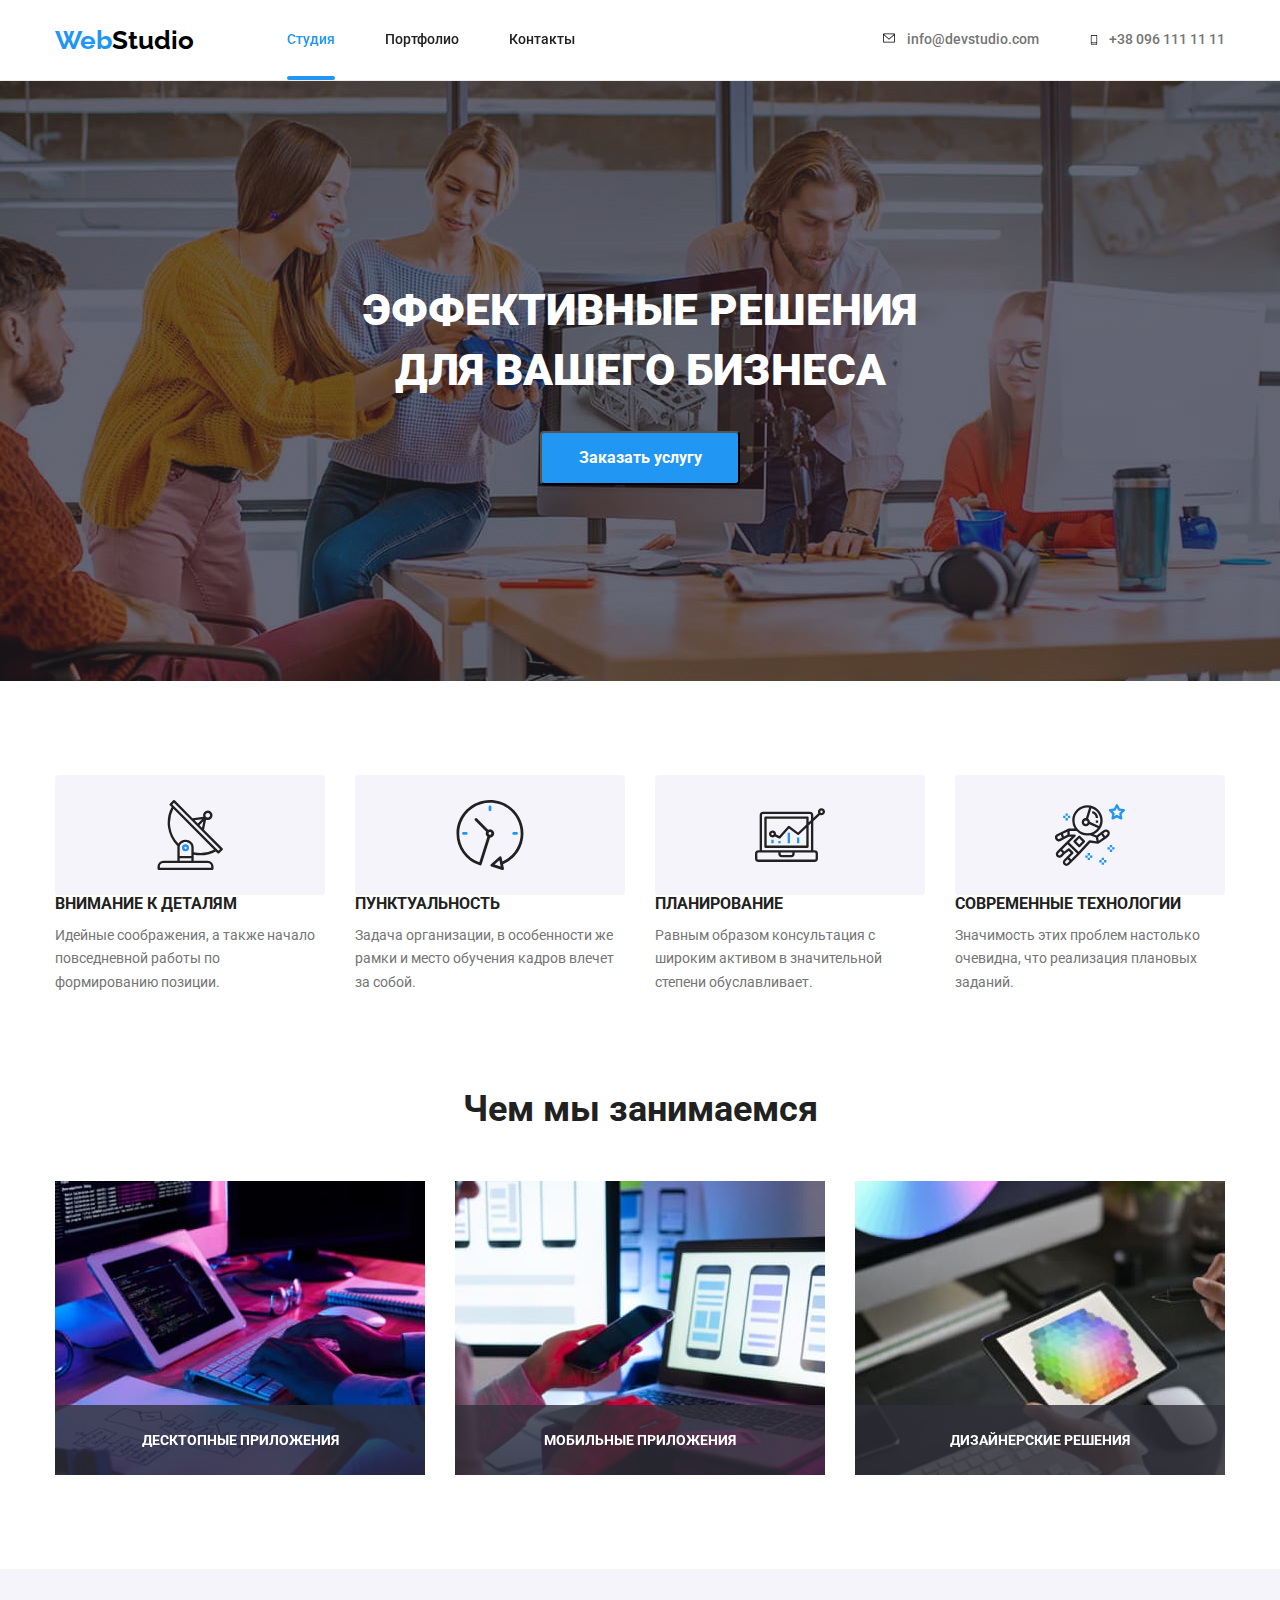
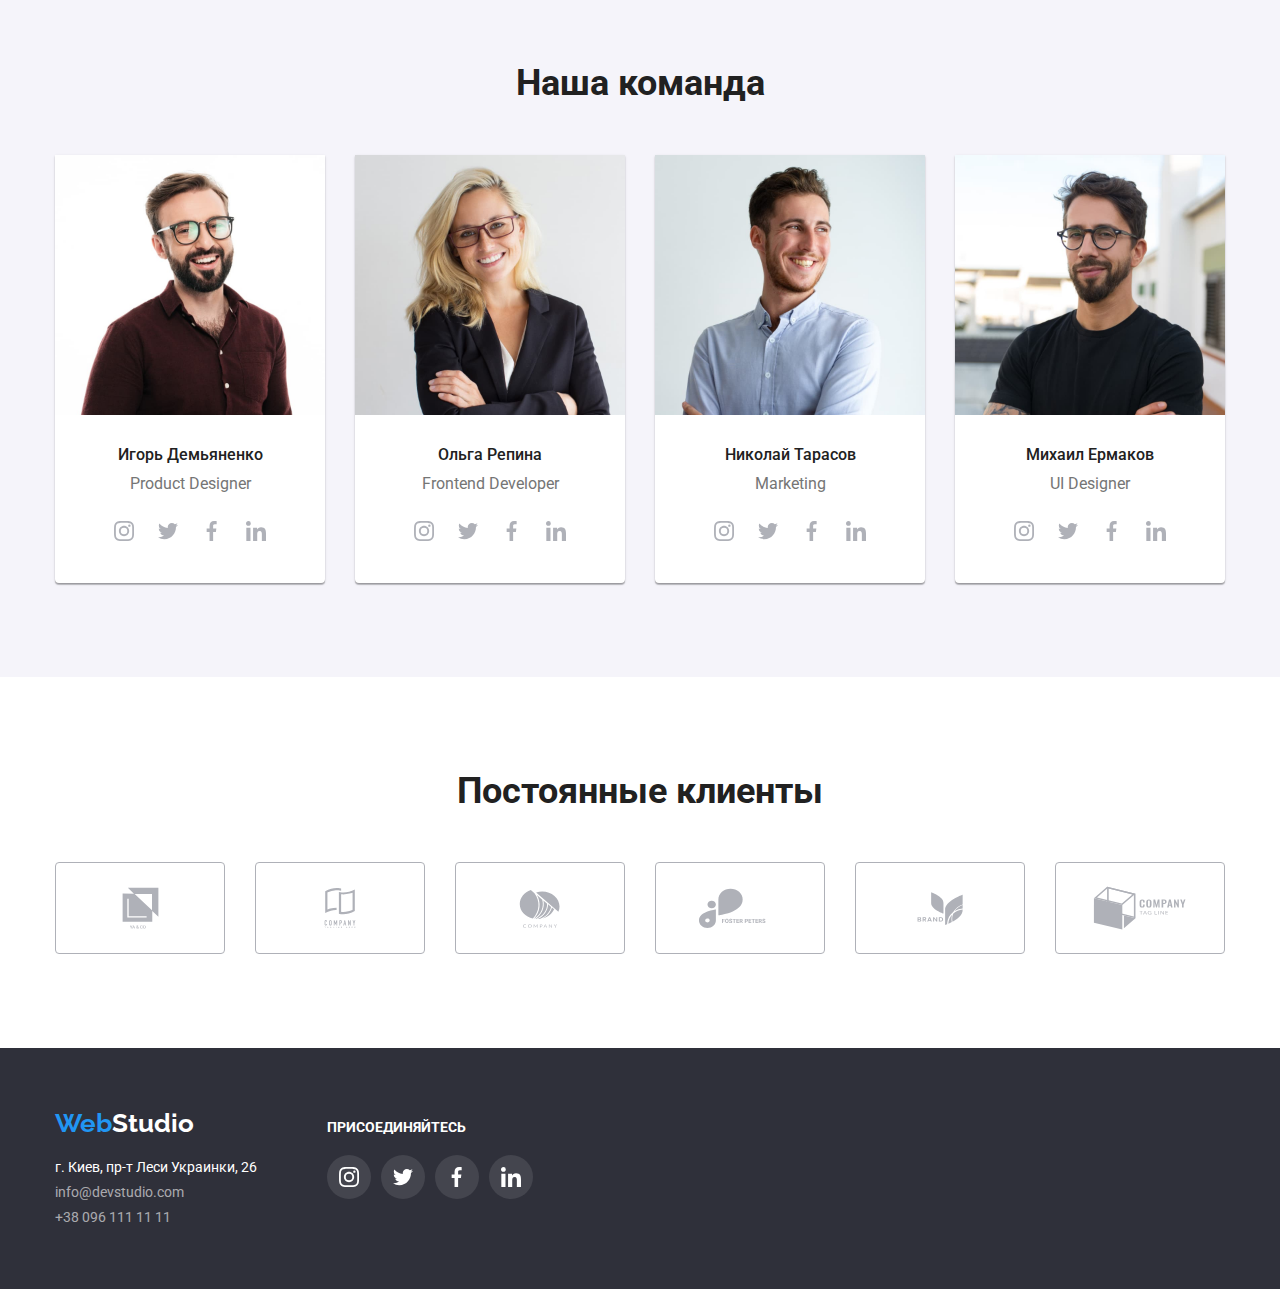
==== index.html @ fe407380 "HW6" ====
<!DOCTYPE html>
<html lang="ru">
<head>
    <meta charset="UTF-8">
    <meta http-equiv="X-UA-Compatible" content="IE=edge">
    <meta name="viewport" content="width=device-width, initial-scale=1.0">
    <title>Студия</title>
    <link rel="stylesheet" href="https://cdnjs.cloudflare.com/ajax/libs/modern-normalize/1.1.0/modern-normalize.min.css">
    <link rel="preconnect" href="https://fonts.googleapis.com">
    <link rel="preconnect" href="https://fonts.gstatic.com" crossorigin>
    <link
        href="https://fonts.googleapis.com/css2?family=Oleo+Script&family=Raleway:wght@700&family=Roboto:wght@400;500;700;900&display=swap"
        rel="stylesheet">
    <link rel="stylesheet" href="./css/styles.css">
</head>
<body>
    <!--Modal window-->
        <div class="backdrop is-hidden" data-modal>
            <div class="modal">
                <button class="btn-close" data-modal-close>
                    <img src="./images/btn-close.png" alt="x">
                </button>
            </div>
        </div>
    <!--Шапка профиля-->
        <header class="header">
            <div class="container nav-auth">
                <nav class="nav">
                    <a href="./index.html" class="logo"><span class="logo-part">Web</span>Studio</a>
                    <ul class="nav-list">
                        <li class="nav-item"><a href="./index.html" class="nav-link current">Студия</a></li>
                        <li class="nav-item"><a href="./portfolio.html" class="nav-link">Портфолио</a></li>
                        <li class="nav-item"><a href="" class="nav-link">Контакты</a></li>
                    </ul>
                </nav>
                <ul class="auth-list">
                    <li class="auth-item">
                        <a href="mailto:info@devstudio.com" class="auth-link"> 
                        <svg class="auth-icon" width="16" height="12">
                            <use href="./images/sprite.svg#icon-envelope"></use>
                        </svg>
                        info@devstudio.com
                        </a>
                    </li>
                    <li class="auth-item">
                        <a href="tel:+380961111111" class="auth-link">
                            <svg class="auth-icon" width="10" height="16">
                                <use href="./images/sprite.svg#icon-phone"></use>
                            </svg>
                            +38 096 111 11 11
                        </a>
                    </li>
                </ul>
            </div>
        </header>  
    <main>
        <!--Заказ услуг-->
         <section class="oder">
             <div class="container">
                <h1 class="oder-title">ЭФФЕКТИВНЫЕ РЕШЕНИЯ <br> ДЛЯ ВАШЕГО БИЗНЕСА</h1>
                <button type="button" class="oder-btn" data-modal-open><span class="text-oder">Заказать услугу</span></button>
             </div>   
        </section>
        <!--Наши преимущества-->
        <section class="advant section">
            <div class="container">
                <h2 class="advant-main-title">Наши преимущества</h2>
                <ul class="advant-list">
                    <li class="advant-content">
                        <div class="icon-box">
                            <svg class="icon" width="70" height="70">
                                <use href="./images/sprite.svg#icon-antenna"></use>
                            </svg>
                        </div> 
                        <h3 class="advant-title">внимание к деталям</h3>
                        <p class="advant-text">Идейные соображения, а также начало повседневной работы по формированию позиции.</p>
                    </li>
                    <li class="advant-content">
                           <div class="icon-box">
                                <svg class="icon" width="70" height="70">
                                    <use href="./images/sprite.svg#icon-clock"></use>
                                </svg>
                           </div>
                        <h3 class="advant-title">Пунктуальность</h3>
                        <p class="advant-text">Задача организации, в особенности же рамки и место обучения кадров влечет за собой.</p>
                    </li>
                    <li class="advant-content">
                            <div class="icon-box">
                                <svg class="icon" width="70" height="70">
                                    <use href="./images/sprite.svg#icon-laptop"></use>
                                </svg>
                            </div>
                        <h3 class="advant-title">Планирование</h3>
                        <p class="advant-text">Равным образом консультация с широким активом в значительной степени обуславливает.</p>
                    </li>
                    <li class="advant-content">
                            <div class="icon-box">
                                <svg class="icon" width="70" height="70">
                                    <use href="./images/sprite.svg#icon-astronaut"></use>
                                </svg>
                            </div>
                        <h3 class="advant-title">Современные технологии</h3>
                        <p class="advant-text">Значимость этих проблем настолько очевидна, что реализация плановых заданий.</p>
                    </li>
                </ul>
            </div>
        </section>
        <!--Чем мы занимаемся-->
        <section class="features">
            <div class="container">
                <h2 class="features-title">Чем мы занимаемся</h2>
                <ul class="features-list">
                    <li class="features-img">
                        <img src="./images/box1.jpg" alt="клавиатура, алгоритм и руки" width="370">
                        <p class="features-text">Десктопные приложения</p>
                    </li>
                    <li class="features-img">
                        <img src="./images/box2.jpg" alt="телефон в руке и ноутбук" width="370">
                        <p class="features-text">Мобильные приложения</p>
                    </li>
                    <li class="features-img">
                        <img src="./images/box3.jpg" alt="спектр в руке" width="370">
                        <p class="features-text">Дизайнерские решения</p>
                    </li>
                </ul>
            </div>
        </section>
        <!--Наша команда-->
        <section class="team section">
            <div class="container">
                <h2 class="team-title">Наша команда</h2>
                <ul class="team-list">
                    <li class="team-card">
                        <img src="./images/img1.jpg" alt="парень в коричневой рубашке">
                        <div class="team-content">
                            <h3 class="team-name">Игорь Демьяненко</h3>
                            <p class="team-position">Product Designer</p>
                            <ul class="link-block">
                                <li class="link">
                                    <a href="#" class="social-link instagram">
                                        <svg class="social-item" width="20px" height="20px">
                                            <use href="./images/sprite.svg#icon-instagram"></use>
                                        </svg>
                                    </a>
                                </li>
                                <li>
                                    <a href="#" class="social-link twitter">
                                        <svg class="social-item" width="20px" height="20px">
                                            <use href="./images/sprite.svg#icon-twitter"></use>
                                        </svg>
                                    </a>
                                </li>
                                <li>
                                    <a href="#" class="social-link facebook">
                                        <svg class="social-item" width="20px" height="20px">
                                            <use href="./images/sprite.svg#icon-facebook"></use>
                                        </svg>
                                    </a>
                                </li>
                                <li>
                                    <a href="#" class="social-link linkdin">
                                        <svg class="social-item" width="20px" height="20px">
                                            <use href="./images/sprite.svg#icon-linkedin"></use>
                                        </svg>
                                    </a>
                                </li>
                            </ul>
                        </div>
                    </li>
                    <li class="team-card">
                        <img src="./images/img2.jpg" alt="девушка">
                        <div class="team-content">
                            <h3 class="team-name">Ольга Репина</h3>
                            <p class="team-position">Frontend Developer</p>
                            <ul class="link-block">
                                <li>
                                    <a href="#" class="social-link instagram">
                                        <svg class="social-item" width="20px" height="20px">
                                            <use href="./images/sprite.svg#icon-instagram"></use>
                                        </svg>
                                    </a>
                                </li>
                                <li>
                                    <a href="#" class="social-link twitter">
                                        <svg class="social-item" width="20px" height="20px">
                                            <use href="./images/sprite.svg#icon-twitter"></use>
                                        </svg>
                                    </a>
                                </li>
                                <li>
                                    <a href="#" class="social-link facebook">
                                        <svg class="social-item" width="20px" height="20px">
                                            <use href="./images/sprite.svg#icon-facebook"></use>
                                        </svg>
                                    </a>
                                </li>
                                <li>
                                    <a href="#" class="social-link linkdin">
                                        <svg class="social-item" width="20px" height="20px">
                                            <use href="./images/sprite.svg#icon-linkedin"></use>
                                        </svg>
                                    </a>
                                </li>
                            </ul>
                        </div>   
                    </li>
                    <li class="team-card">
                        <img src="./images/img3.jpg" alt="парень в голубой рубашке">
                        <div class="team-content">
                            <h3 class="team-name">Николай Тарасов</h3>
                            <p class="team-position">Marketing</p>
                            <ul class="link-block">
                                <li>
                                    <a href="#" class="social-link instagram">
                                        <svg class="social-item" width="20px" height="20px">
                                            <use href="./images/sprite.svg#icon-instagram"></use>
                                        </svg>
                                    </a>
                                </li>
                                <li>
                                    <a href="#" class="social-link twitter">
                                        <svg class="social-item" width="20px" height="20px">
                                            <use href="./images/sprite.svg#icon-twitter"></use>
                                        </svg>
                                    </a>
                                </li>
                                <li>
                                    <a href="#" class="social-link facebook">
                                        <svg class="social-item" width="20px" height="20px">
                                            <use href="./images/sprite.svg#icon-facebook"></use>
                                        </svg>
                                    </a>
                                </li>
                                <li>
                                    <a href="#" class="social-link linkdin">
                                        <svg class="social-item" width="20px" height="20px">
                                            <use href="./images/sprite.svg#icon-linkedin"></use>
                                        </svg>
                                    </a>
                                </li>
                            </ul>
                        </div>  
                    </li>
                    <li class="team-card">
                        <img src="./images/img4.jpg" alt="парень в черной футболке">
                        <div class="team-content">
                            <h3 class="team-name">Михаил Ермаков</h3>
                            <p class="team-position">UI Designer</p>
                            <ul class="link-block">
                                <li>
                                    <a href="#" class="social-link">
                                        <svg class="social-item" width="20px" height="20px">
                                            <use href="./images/sprite.svg#icon-instagram"></use>
                                        </svg>
                                    </a>
                                </li>
                                <li>
                                    <a href="#" class="social-link">
                                        <svg class="social-item" width="20px" height="20px">
                                            <use href="./images/sprite.svg#icon-twitter"></use>
                                        </svg>
                                    </a>
                                </li>
                                <li>
                                    <a href="#" class="social-link">
                                        <svg class="social-item" width="20px" height="20px">
                                            <use href="./images/sprite.svg#icon-facebook"></use>
                                        </svg>
                                    </a>
                                </li>
                                <li>
                                    <a href="#" class="social-link">
                                        <svg class="social-item" width="20px" height="20px">
                                            <use href="./images/sprite.svg#icon-linkedin"></use>
                                        </svg>
                                    </a>
                                </li>
                            </ul>
                        </div>  
                    </li>
                </ul>
            </div>
        </section>
        <!--Постоянніе клиенты-->
        <section class="clients-section">
            <div class="container">
                <h2 class="title-clients">Постоянные клиенты</h2>
                <ul class="company-block">
                    <li class="company">
                        <a href="#" class="company-link">
                            <svg class="company-item" width="41" height="46.7">
                                <use href="./images/sprite.svg#icon-company1"></use>
                            </svg>
                        </a>
                    </li>
                    <li class="company">
                        <a href="#" class="company-link">
                            <svg class="company-item" width="40" height="52">
                                <use href="./images/sprite.svg#icon-company2"></use>
                            </svg>
                        </a>
                    </li>
                    <li class="company">
                        <a href="#" class="company-link">
                            <svg class="company-item" width="43.46" height="41.18">
                                <use href="./images/sprite.svg#icon-company3"></use>
                            </svg>
                        </a>
                    </li>
                    <li class="company">
                        <a href="#" class="company-link">
                            <svg class="company-item" width="84.44" height="40.62">
                                <use href="./images/sprite.svg#icon-company4"></use>
                            </svg>
                        </a>
                    </li>
                    <li class="company">
                        <a href="#" class="company-link">
                            <svg class="company-item" width="62.54" height="45.43">
                                <use href="./images/sprite.svg#icon-company5"></use>
                            </svg>
                        </a>
                    </li>
                    <li class="company">
                        <a href="#" class="company-link">
                            <svg class="company-item" width="93.79" height="43.93">
                                <use href="./images/sprite.svg#icon-company6"></use>
                            </svg>
                        </a>
                    </li>
                </ul>
            </div>
        </section>
    </main>
    <!--Футер-->
    <footer class="footer">
        <div class="container">
           <div class="footer-block">
                <div>
                    <a href="./index.html" class="logo-footer logo"><span class="logo-part">Web</span>Studio</a>
                    <address class="adress">
                        <p class="adress-coordinates">г. Киев, пр-т Леси Украинки, 26</p>
                        <ul class="footer-list">
                            <li>
                                <a href="mailto:info@devstudio.com" class="adress-link">info@devstudio.com</a>
                            </li>
                            <li>
                                <a href="tel:+380961111111" class="adress-link">+38 096 111 11 11</a>
                            </li>
                        </ul>
                    </address>
                </div>
                <div class="join">
                    <p class="join-title">присоединяйтесь</p>
                    <ul class="join-block">
                        <li class="link-box">
                            <a href="#" class="join-link">
                                <svg class="join-item" width="20px" height="20px">
                                    <use href="./images/sprite.svg#icon-instagram"></use>
                                </svg>
                            </a>
                        </li>
                        <li class="link-box">
                            <a href="#" class="join-link">
                                <svg class="join-item" width="20px" height="20px">
                                    <use href="./images/sprite.svg#icon-twitter"></use>
                                </svg>
                            </a>
                        </li>
                        <li class="link-box">
                            <a href="#" class="join-link">
                                <svg class="join-item">
                                    <use href="./images/sprite.svg#icon-facebook"></use>
                                </svg>
                            </a>
                        </li>
                        <li class="link-box">
                            <a href="#" class="join-link">
                                <svg class="join-item" width="20px" height="20px">
                                    <use href="./images/sprite.svg#icon-linkedin"></use>
                                </svg>
                            </a>
                        </li>
                    </ul>
                </div>
           </div>
        </div>
        
            
        
    </footer>

    <script src="./js/modal.js"></script>
</body>
</html>
---- css/styles.css ----
:root {
  --primary-text-color: #757575;
  --title-text-color: #212121;
  --icon-color: #afb1b8;
  --logo-color: #000000;
  --primary-white-color: #ffffff;
  --accent-color: #2196f3;
  --focus-btn: #188ce8;
  --bacground-fon-color: #f5f4fa;
  --footer-color: #2f303a;
  --link-color: rgba(255, 255, 255, 0.6);

  --card-set-gap: 30px;
}
html {
  box-sizing: border-box;
}
*,
*::after,
*::before {
  box-sizing: inherit;
}
h1,
h2,
h3,
h4,
h5,
h6,
p {
  margin: 0;
}
img {
  display: block;
  max-width: 100%;
  height: auto;
}
body {
  background-color: var(--primary-white-color);
  color: var(--primary-text-color);
  font-family: Roboto, sans-serif;
  font-size: 14px;
}

/* цвет основного текста #757575 */
/* цвет второстепенного текста #212121 */
/* цвет акцента #2196F3 */
/* белый #FFFFFF*/
/* цвет futer #2F303A */
/* цвет фона #E5E5E5 */

/* Stiles for index.html */
.header {
  background-color: var(--primary-white-color);
  border-bottom: 1px solid #ececec;
}
.container {
  margin: 0 auto;
  padding: 0 15px;
  width: 1200px;
}
.section {
  padding-top: 94px;
  padding-bottom: 94px;
}
.logo {
  padding: 24px 0;
  color: var(--logo-color);
  text-decoration: none;

  font-family: Raleway;
  font-weight: Bold;
  font-size: 26px;
  line-height: 1.19;
}
.logo-part {
  color: var(--accent-color);
  font-family: Raleway;
  font-weight: 700;
  font-size: 26px;
  line-height: 1.19;
}
/* Site nav */
.nav {
  display: flex;
  align-items: center;
}
.nav-auth {
  display: flex;
  align-items: center;
  justify-content: space-between;
}
.nav-list,
.auth-list {
  display: flex;
  margin: 0;
  padding: 0;

  list-style: none;
}
.nav-list {
  margin-left: 93px;
}
.auth-list {
  margin: auto;
}
.nav-link {
  display: block;
  padding-top: 32px;
  padding-bottom: 32px;

  text-decoration: none;
  color: var(--title-text-color);

  font-weight: 500;
  line-height: 1.14;

  transition: color 250ms cubic-bezier(0.4, 0, 0.2, 1);
}
.nav-link:hover,
.nav-link:focus {
  color: var(--accent-color);
}

.nav-link.current {
  color: var(--accent-color);
  text-decoration: none;

  font-weight: 500;
  line-height: 1.14;
}
.current::after {
  content: '';
  display: block;
  position: absolute;
  left: 0;
  bottom: 0;
  width: 100%;
  height: 4px;

  border-radius: 2px;
  background-color: var(--accent-color);
}
.nav-item {
  position: relative;
}
.nav-item:not(:last-child) {
  display: block;
  margin-right: 50px;
}

.auth-list {
  padding: 0;
  margin: 0;
}
.auth-link {
  display: flex;
  padding-top: 32px;
  padding-bottom: 32px;
  color: var(--primary-text-color);
  text-decoration: none;
  font-weight: 500;
  line-height: 1.14;

  transition: color 250ms cubic-bezier(0.4, 0, 0.2, 1), fill 250ms cubic-bezier(0.4, 0, 0.2, 1);
}
.auth-link:hover,
.auth-link:focus {
  color: var(--accent-color);
  fill: var(--accent-color);
}
.auth-item + .auth-item {
  margin-left: 50px;
}

.auth-icon {
  margin-right: 10px;
}

/* Section oder */
.oder {
  padding-top: 200px;
  padding-bottom: 200px;

  background-image: linear-gradient(to right, rgba(47, 48, 58, 0.4), rgba(47, 48, 58, 0.4)),
    url(../images/hero-bcg.jpg);
  background-color: var(--footer-color);
  max-width: 1600px;
  height: 600px;
  margin-left: auto;
  margin-right: auto;
  background-position: center;
  background-size: cover;
  background-repeat: no-repeat;
  text-align: center;
}
.oder-title {
  margin-top: 0;
  margin-bottom: 30px;

  color: var(--primary-white-color);
  font-weight: 900;
  font-size: 44px;
  line-height: 1.36;
}
.oder-btn {
  border-radius: 4px;
  padding: 10px 32px;
  min-width: 200px;
  box-shadow: 0px 4px 4px rgba(0, 0, 0, 0.15);
  color: var(--primary-white-color);
  background-color: var(--accent-color);

  font-family: Roboto;
  font-style: normal;
  font-weight: 700;
  font-size: 16px;
  line-height: 1.875;
  text-align: center;

  cursor: pointer;
  transition: bacground-color 250ms cubic-bezier(0.4, 0, 0.2, 1);
}
.oder-btn:hover,
.oder-btn:focus {
  background-color: var(--focus-btn);
}
/* Site section */
.features-title {
  margin-top: 0;
  margin-bottom: 50px;

  color: var(--title-text-color);
  background-color: var(--primary-white-color);
  font-weight: 700;
  font-size: 36px;
  line-height: 1.16;
  text-align: center;
}
.features-img {
  margin-right: var(--card-set-gap);
  position: relative;
}
.features-text {
  display: flex;
  align-items: center;
  justify-content: center;
  position: absolute;
  width: 370px;
  height: 70px;
  bottom: 0;
  background-color: rgba(47, 48, 58, 0.8);
  color: var(--primary-white-color);
  text-transform: uppercase;
  font-weight: 700;
  font-size: 14px;
  line-height: 1.143;
}
.features-img:last-child,
.advant-content:last-child {
  margin-right: 0;
}
.features {
  padding-bottom: 94px;
}
/* Section advant */
.advant,
.features {
  background-color: var(--primary-white-color);
}
.advant-list,
.features-list,
.team-list {
  display: flex;
  list-style: none;
  margin-top: 0;
  margin-right: calc(-1 * var(--card-set-gap));
  margin-bottom: 0;
  padding: 0;
}

.advant-title {
  margin-top: 0;
  margin-bottom: 10px;
  color: var(--title-text-color);

  text-transform: uppercase;
  font-weight: 700;
  line-height: 1.14;
}
.advant-content {
  display: flex;
  flex-direction: column;
  margin-right: var(--card-set-gap);
  flex-basis: calc(100% / 4 - 30px);
}

.advant-text {
  margin-top: 0;
  margin-bottom: 0;
  line-height: 1.7;
}
.icon-box {
  display: flex;
  width: 270px;
  height: 120px;
  border-radius: 4px;
  background-color: var(--bacground-fon-color);
  justify-content: center;
  align-items: center;
}
.icon {
  padding: 0;
  margin: 0;
  border: none;
}
/* Section team */
.team {
  background-color: var(--bacground-fon-color);
}
.team-content {
  padding: 30px 32px;
  display: flex;
  flex-direction: column;
  justify-content: space-evenly;
  text-align: center;
}
.team-title {
  margin-top: 0;
  margin-bottom: 50px;
  background-color: var(--bacground-fon-color);
  color: var(--title-text-color);

  font-weight: 700;
  font-size: 36px;
  line-height: 1.16;
  text-align: center;
}
.team-name {
  color: var(--title-text-color);
  font-weight: 500;
  font-size: 16px;
  line-height: 1.19;
  /* text-align: center; */
}
.team-position {
  margin-top: 10px;
  padding-bottom: 0;
  font-size: 16px;
  line-height: 1.19;
  /* text-align: center; */
}
.team-list {
  display: flex;
  flex-wrap: wrap;
  width: 100%;
  padding: 0;
}
.team-card {
  flex-basis: calc((100% - 3 * var(--card-set-gap)) / 4);
  padding: 0;
  height: auto;
  width: 100%;
  box-shadow: 0px 1px 3px rgba(0, 0, 0, 0.12), 0px 1px 1px rgba(0, 0, 0, 0.14),
    0px 2px 1px rgba(0, 0, 0, 0.2);
  border-radius: 0px 0px 4px 4px;

  background-color: var(--primary-white-color);
}
.team-card:not(:last-child) {
  margin-right: var(--card-set-gap);
}
.link-block {
  padding: 0;
  padding-top: 16px;
  display: flex;
  list-style: none;
  justify-content: center;
}

.social-link {
  display: flex;
  width: 44px;
  height: 44px;
  border-radius: 50%;
  color: var(--icon-color);
  justify-content: center;
  align-items: center;
  fill: currentColor;

  transition: background-color 250ms cubic-bezier(0.4, 0, 0.2, 1),
    fill 250ms cubic-bezier(0.4, 0, 0.2, 1);
}

.social-link:hover,
.social-link:focus {
  background-color: var(--accent-color);
  fill: var(--primary-white-color);
}

.works-title,
.advant-main-title {
  position: absolute;
  color: transparent;
  visibility: hidden;
  margin: 0;
  padding: 0;
}
.clients-section {
  padding: 94px 0;
}
.title-clients {
  margin-top: 0;
  margin-bottom: 50px;

  color: var(--title-text-color);
  background-color: var(--primary-white-color);
  font-weight: 700;
  font-size: 36px;
  line-height: 1.16;
  text-align: center;
}
.company-block {
  display: flex;
  list-style: none;
  padding: 0;
  margin: 0;
}
.company:not(:last-child) {
  margin-right: 30px;
}
.company-link {
  display: flex;
  justify-content: center;
  align-items: center;
  width: 170px;
  height: 92px;
  color: var(--icon-color);
  fill: currentColor;
  border: 1px solid var(--icon-color);
  box-sizing: border-box;
  border-radius: 4px;

  transition: border 250ms cubic-bezier(0.4, 0, 0.2, 1), fill 250ms cubic-bezier(0.4, 0, 0.2, 1);
}
.company-link:hover,
.company-link:focus {
  border: 1px solid var(--accent-color);
  box-sizing: border-box;
  border-radius: 4px;
  fill: var(--accent-color);
}
/* Footer */
.footer {
  display: flex;
  padding-top: 60px;
  padding-bottom: 60px;
  background-color: var(--footer-color);
}
.footer-list {
  margin: 0;
  display: block;
  list-style: none;
  padding: 0;
}
.footer-list > li {
  margin-top: 9px;
}
.adress {
  display: block;
}
.adress-coordinates {
  color: var(--primary-white-color);
  text-decoration: none;
  font-style: normal;
}
.adress-link {
  margin-top: 9px;
  color: var(--link-color);
  text-decoration: none;
  font-style: normal;
  list-style: none;

  transition: color 250ms cubic-bezier(0.4, 0, 0.2, 1);
}
.adress-link:hover,
.adress-link:focus {
  color: var(--accent-color);
}
.logo-footer {
  display: block;
  padding: 0;
  margin-bottom: 20px;
  color: var(--primary-white-color);
  text-decoration: none;

  font-weight: 700;
  font-size: 26px;
  line-height: 1.19;
}
.footer-block {
  display: flex;
  align-items: baseline;
}
.join {
  margin-left: 70px;
}
.join-title {
  margin-bottom: 20px;
  text-transform: uppercase;
  font-weight: 700;
  font-size: 14px;
  line-height: 1.142;
  color: var(--primary-white-color);
}
.join-block {
  display: flex;
  list-style: none;
  justify-content: center;

  padding: 0;
  margin: 0;
  margin-bottom: 30px;
}
.link-box:not(:last-child) {
  margin-right: 10px;
}
.join-link {
  display: flex;

  padding: 12px;
  width: 44px;
  height: 44px;

  border-radius: 50%;
  border: none;
  background-color: rgba(255, 255, 255, 0.1);
  color: var(--primary-white-color);
}

.join-item {
  fill: currentColor;
  justify-content: center;
  align-items: center;

  transition: background-color 250ms cubic-bezier(0.4, 0, 0.2, 1);
}
.join-link:hover,
.join-link:focus {
  background-color: var(--accent-color);
}
/*modal window*/
.backdrop {
  position: fixed;
  top: 0;
  left: 0;

  width: 100%;
  height: 100%;
  
  transition: opacity 250ms cubic-bezier(0.4, 0, 0.2, 1);

  background-color: rgba(0, 0, 0, 0.2);
}
.backdrop.is-hidden {
  opacity: 0;
  pointer-events: none;
  transition: opacity 250ms cubic-bezier(0.4, 0, 0.2, 1);
}
.modal {
  position: absolute;
  top: 50%;
  left: 50%;
  transform: translate(-50%, -50%);

  min-width: 528px;
  min-height: 581px;
  
  background: #ffffff;
  box-shadow: 0px 1px 3px rgba(0, 0, 0, 0.12), 0px 1px 1px rgba(0, 0, 0, 0.14),
    0px 2px 1px rgba(0, 0, 0, 0.2);
  border-radius: 4px;
}
.btn-close {
  display: flex;
  align-items: center;
  justify-content: center;

  position: absolute;
  top: 8px;
  right: 8px;
  margin: 0;
  padding: 0;

  width: 30px;
  height: 30px;
  border-radius: 50%;
  border: 1px solid rgba(0, 0, 0, 0.1);

  background-color: var(--primary-white-color);
}
/* Styles for portfolio.html */
.filter-list,
.exmp-list {
  list-style: none;
}
.works {
  margin-top: 0;
}
.btn {
  margin-right: 8px;
}
.filter-btn {
  border-radius: 4px;
  padding: 6px 22px;
  min-width: 73px;

  color: var(--title-text-color);
  background-color: var(--bacground-fon-color);
  border: none;

  font-family: Roboto;
  font-weight: 500;
  font-size: 16px;
  line-height: 1.625;
  text-align: center;

  cursor: pointer;
  transition: color 250ms cubic-bezier(0.4, 0, 0.2, 1),
    background-color 250ms cubic-bezier(0.4, 0, 0.2, 1),
    box-shadow 250ms cubic-bezier(0.4, 0, 0.2, 1);
}

.filter-btn.f-current {
  color: var(--primary-white-color);
  background-color: var(--accent-color);
  box-shadow: 0px 3px 1px rgba(0, 0, 0, 0.1), 0px 1px 2px rgba(0, 0, 0, 0.08),
    0px 2px 2px rgba(0, 0, 0, 0.12);
}
.filter-btn:hover,
.filter-btn:focus {
  color: var(--primary-white-color);
  background-color: var(--accent-color);
  box-shadow: 0px 3px 1px rgba(0, 0, 0, 0.1), 0px 1px 2px rgba(0, 0, 0, 0.08),
    0px 2px 2px rgba(0, 0, 0, 0.12);
  border-radius: 4px;
}
.filter-list {
  display: flex;
  justify-content: center;
  margin: 0;
  margin-bottom: 50px;
  padding: 0;
}
.exmp-link {
  display: block;
  text-decoration: none;
  color: var(--title-text-color);

  font-weight: 700;
  font-size: 18px;
  line-height: 2;

  transition: color 250ms cubic-bezier(0.4, 0, 0.2, 1),
    box-shadow 250ms cubic-bezier(0.4, 0, 0.2, 1);
}
.exmp-link:hover,
.exmp-link:focus {
  color: var(--title-text-color);
  box-shadow: 0px 1px 1px rgba(0, 0, 0, 0.12), 0px 4px 4px rgba(0, 0, 0, 0.06),
    1px 4px 6px rgba(0, 0, 0, 0.16);
}

.exmp-title {
  margin-bottom: 4px;
  font-weight: 700;
  font-size: 18px;
  line-height: 2;

  color: var(--title-text-color);
}
.exmp-text {
  font-weight: 400;
  font-size: 16px;
  line-height: 1.875;

  color: var(--primary-text-color);
}
.exmp-list {
  padding: 0;
  margin: 0;

  display: flex;
  flex-wrap: wrap;
}
.exmp-item {
  flex-basis: calc((100% - 60px) / 3);
  margin-right: var(--card-set-gap);
  margin-bottom: var(--card-set-gap);

  padding: 0;
  height: auto;
  width: 100%;
}
.exmp-item:nth-child(3n) {
  margin-right: 0;
}
.card-tunb::before {
  content: '';
  position: absolute;
  width: 100%;
  height: 100%;
  background-color: rgba(33, 150, 243, 0.9);
  opacity: 0;
  transform: translateY(100%);
  transition: opacity 250ms cubic-bezier(0.4, 0, 0.2, 1),
    transform 250ms cubic-bezier(0.4, 0, 0.2, 1);
}

.card-tunb {
  position: relative;
  overflow: hidden;
}
.card-text {
  position: absolute;
  top: 0;
  opacity: 0;
  margin: 63px 24px;
  font-size: 18px;
  line-height: 1.56;
  font-weight: 400;
  color: var(--primary-white-color);
  transform: translateY(calc(100% + 63px));
  transition: opacity 250ms cubic-bezier(0.4, 0, 0.2, 1),
    transform 250ms cubic-bezier(0.4, 0, 0.2, 1);
}
.card-tunb:hover::before,
.card-tunb:focus::before {
  opacity: 1;
  transform: translateY(0);
}
.card-tunb:hover .card-text,
.card-tunb:focus .card-text {
  opacity: 1;
  transform: translateY(0);
}
.card-set {
  display: flex;
}
.card-content {
  padding: 20px 24px;

  border-bottom: 1px solid #eeeeee;
  border-right: 1px solid #eeeeee;
  border-left: 1px solid #eeeeee;
}
.exmp-link:hover .card-tunb::before,
.exmp-link:focus .card-tunb::before {
  opacity: 1;
}
.exmp-link:hover .card-text,
.exmp-link:hover .card-text {
  opacity: 1;
}
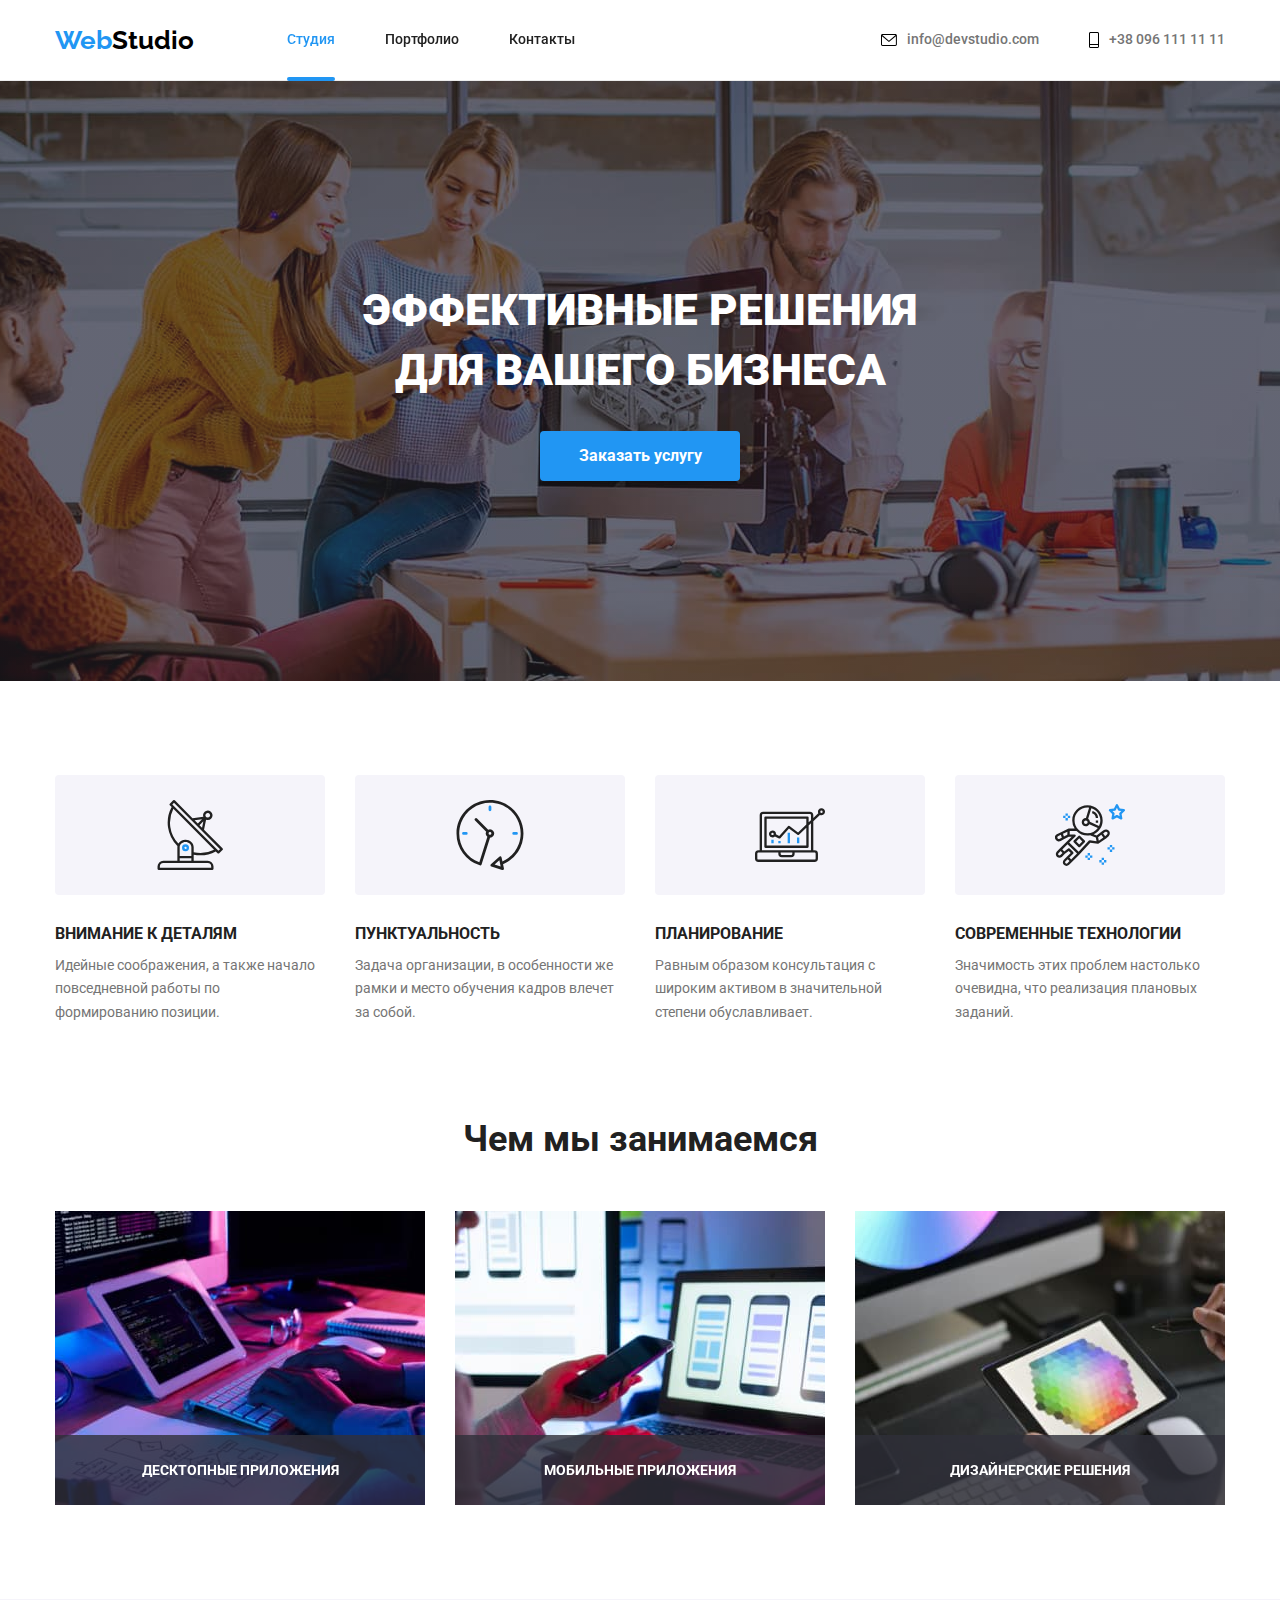
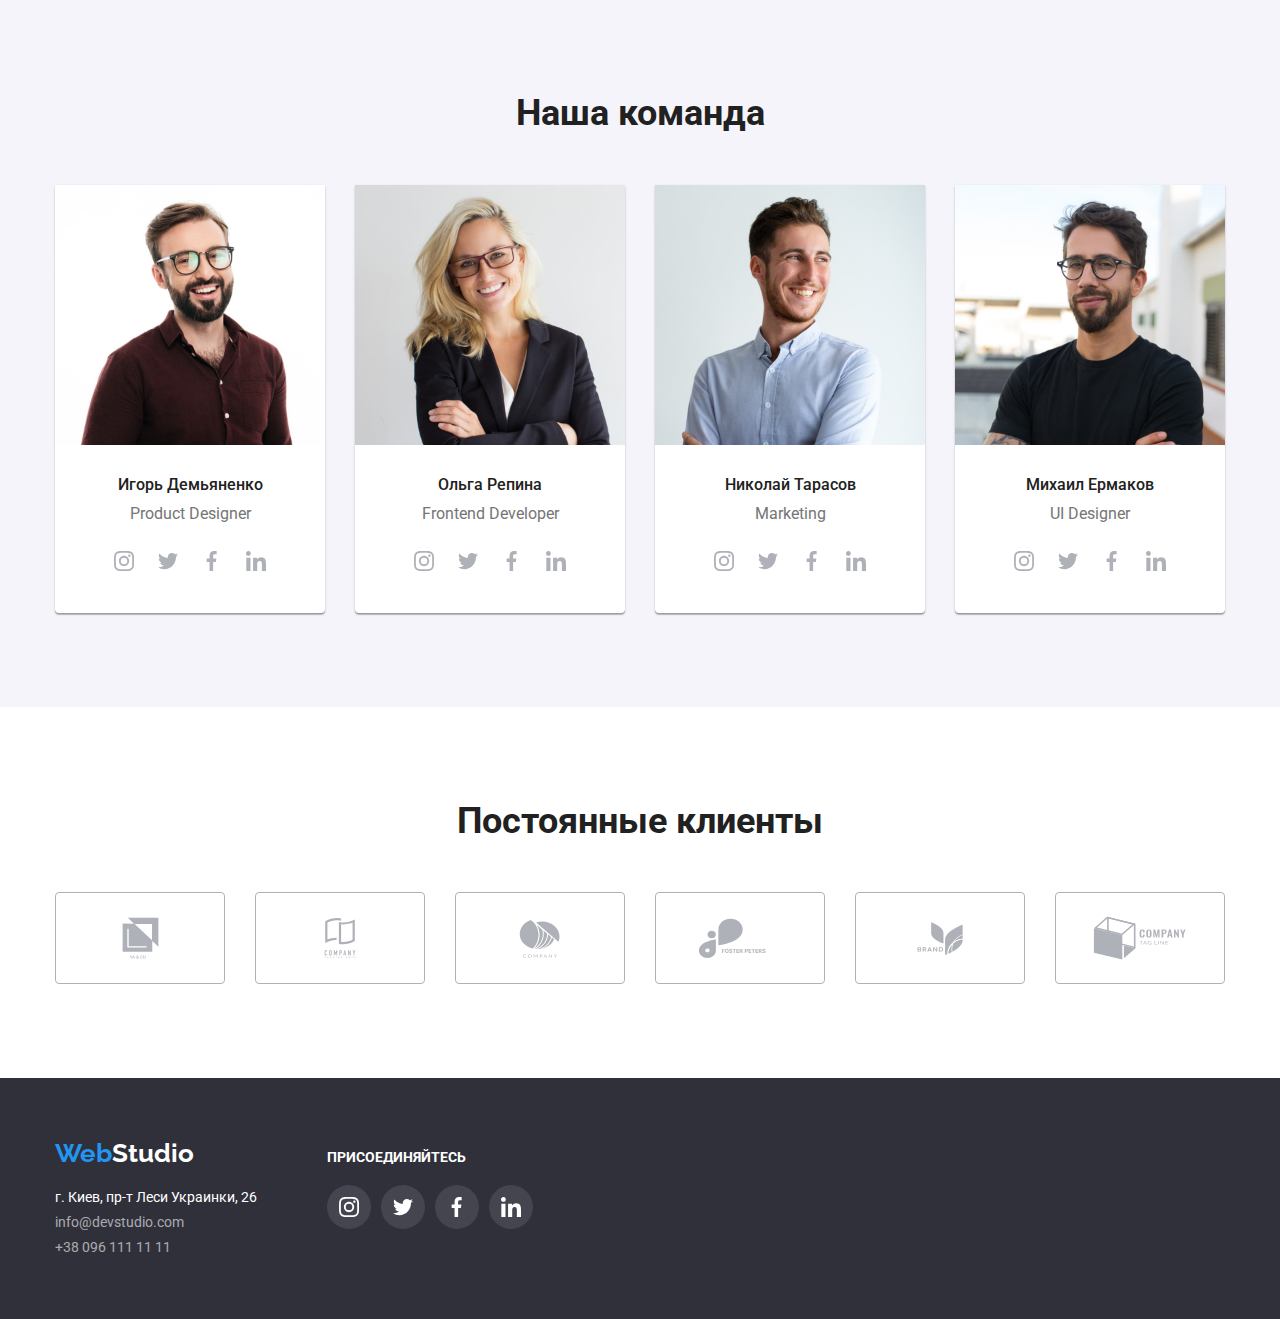
==== commit 086b2e6d: "hw6" ====
--- a/index.html
+++ b/index.html
@@ -369,7 +369,7 @@
                         </li>
                         <li class="link-box">
                             <a href="#" class="join-link">
-                                <svg class="join-item">
+                                <svg class="join-item" width="20px" height="20px">
                                     <use href="./images/sprite.svg#icon-facebook"></use>
                                 </svg>
                             </a>
--- a/css/styles.css
+++ b/css/styles.css
@@ -133,7 +133,7 @@
   display: block;
   position: absolute;
   left: 0;
-  bottom: 0;
+  bottom: -1px;
   width: 100%;
   height: 4px;
 
@@ -154,6 +154,7 @@
 }
 .auth-link {
   display: flex;
+  align-items: center;
   padding-top: 32px;
   padding-bottom: 32px;
   color: var(--primary-text-color);
@@ -209,6 +210,7 @@
   box-shadow: 0px 4px 4px rgba(0, 0, 0, 0.15);
   color: var(--primary-white-color);
   background-color: var(--accent-color);
+  border: none;
 
   font-family: Roboto;
   font-style: normal;
@@ -307,6 +309,7 @@
   background-color: var(--bacground-fon-color);
   justify-content: center;
   align-items: center;
+  margin-bottom: 30px;
 }
 .icon {
   padding: 0;
@@ -336,18 +339,19 @@
   text-align: center;
 }
 .team-name {
+  margin-bottom: 10px;
   color: var(--title-text-color);
   font-weight: 500;
   font-size: 16px;
   line-height: 1.19;
-  /* text-align: center; */
+ 
 }
 .team-position {
-  margin-top: 10px;
+  margin-bottom: 16px;
   padding-bottom: 0;
   font-size: 16px;
   line-height: 1.19;
-  /* text-align: center; */
+ 
 }
 .team-list {
   display: flex;
@@ -370,12 +374,11 @@
   margin-right: var(--card-set-gap);
 }
 .link-block {
-  padding: 0;
-  padding-top: 16px;
   display: flex;
   list-style: none;
   justify-content: center;
-}
+  padding: 0;
+  }
 
 .social-link {
   display: flex;
@@ -523,26 +526,24 @@
 }
 .link-box:not(:last-child) {
   margin-right: 10px;
-}
+} 
+
 .join-link {
   display: flex;
-
-  padding: 12px;
+  
   width: 44px;
   height: 44px;
-
+  justify-content: center;
+  align-items: center;
   border-radius: 50%;
   border: none;
   background-color: rgba(255, 255, 255, 0.1);
   color: var(--primary-white-color);
-}
-
+
+  transition: background-color 250ms cubic-bezier(0.4, 0, 0.2, 1);
+}
 .join-item {
   fill: currentColor;
-  justify-content: center;
-  align-items: center;
-
-  transition: background-color 250ms cubic-bezier(0.4, 0, 0.2, 1);
 }
 .join-link:hover,
 .join-link:focus {
@@ -704,9 +705,13 @@
 .exmp-item:nth-child(3n) {
   margin-right: 0;
 }
+.exmp-item:nth-child(n + 6){
+  margin-bottom: 0;
+}
 .card-tunb::before {
   content: '';
   position: absolute;
+  top: 0;
   width: 100%;
   height: 100%;
   background-color: rgba(33, 150, 243, 0.9);
@@ -724,24 +729,14 @@
   position: absolute;
   top: 0;
   opacity: 0;
-  margin: 63px 24px;
+  padding: 63px 24px;
   font-size: 18px;
   line-height: 1.56;
   font-weight: 400;
   color: var(--primary-white-color);
-  transform: translateY(calc(100% + 63px));
+  transform: translateY(calc(100% + 70px));
   transition: opacity 250ms cubic-bezier(0.4, 0, 0.2, 1),
     transform 250ms cubic-bezier(0.4, 0, 0.2, 1);
-}
-.card-tunb:hover::before,
-.card-tunb:focus::before {
-  opacity: 1;
-  transform: translateY(0);
-}
-.card-tunb:hover .card-text,
-.card-tunb:focus .card-text {
-  opacity: 1;
-  transform: translateY(0);
 }
 .card-set {
   display: flex;
@@ -755,9 +750,11 @@
 }
 .exmp-link:hover .card-tunb::before,
 .exmp-link:focus .card-tunb::before {
+  transform: translateY(0);
   opacity: 1;
 }
 .exmp-link:hover .card-text,
-.exmp-link:hover .card-text {
+.exmp-link:focus .card-text {
+  transform: translateY(0);
   opacity: 1;
 }
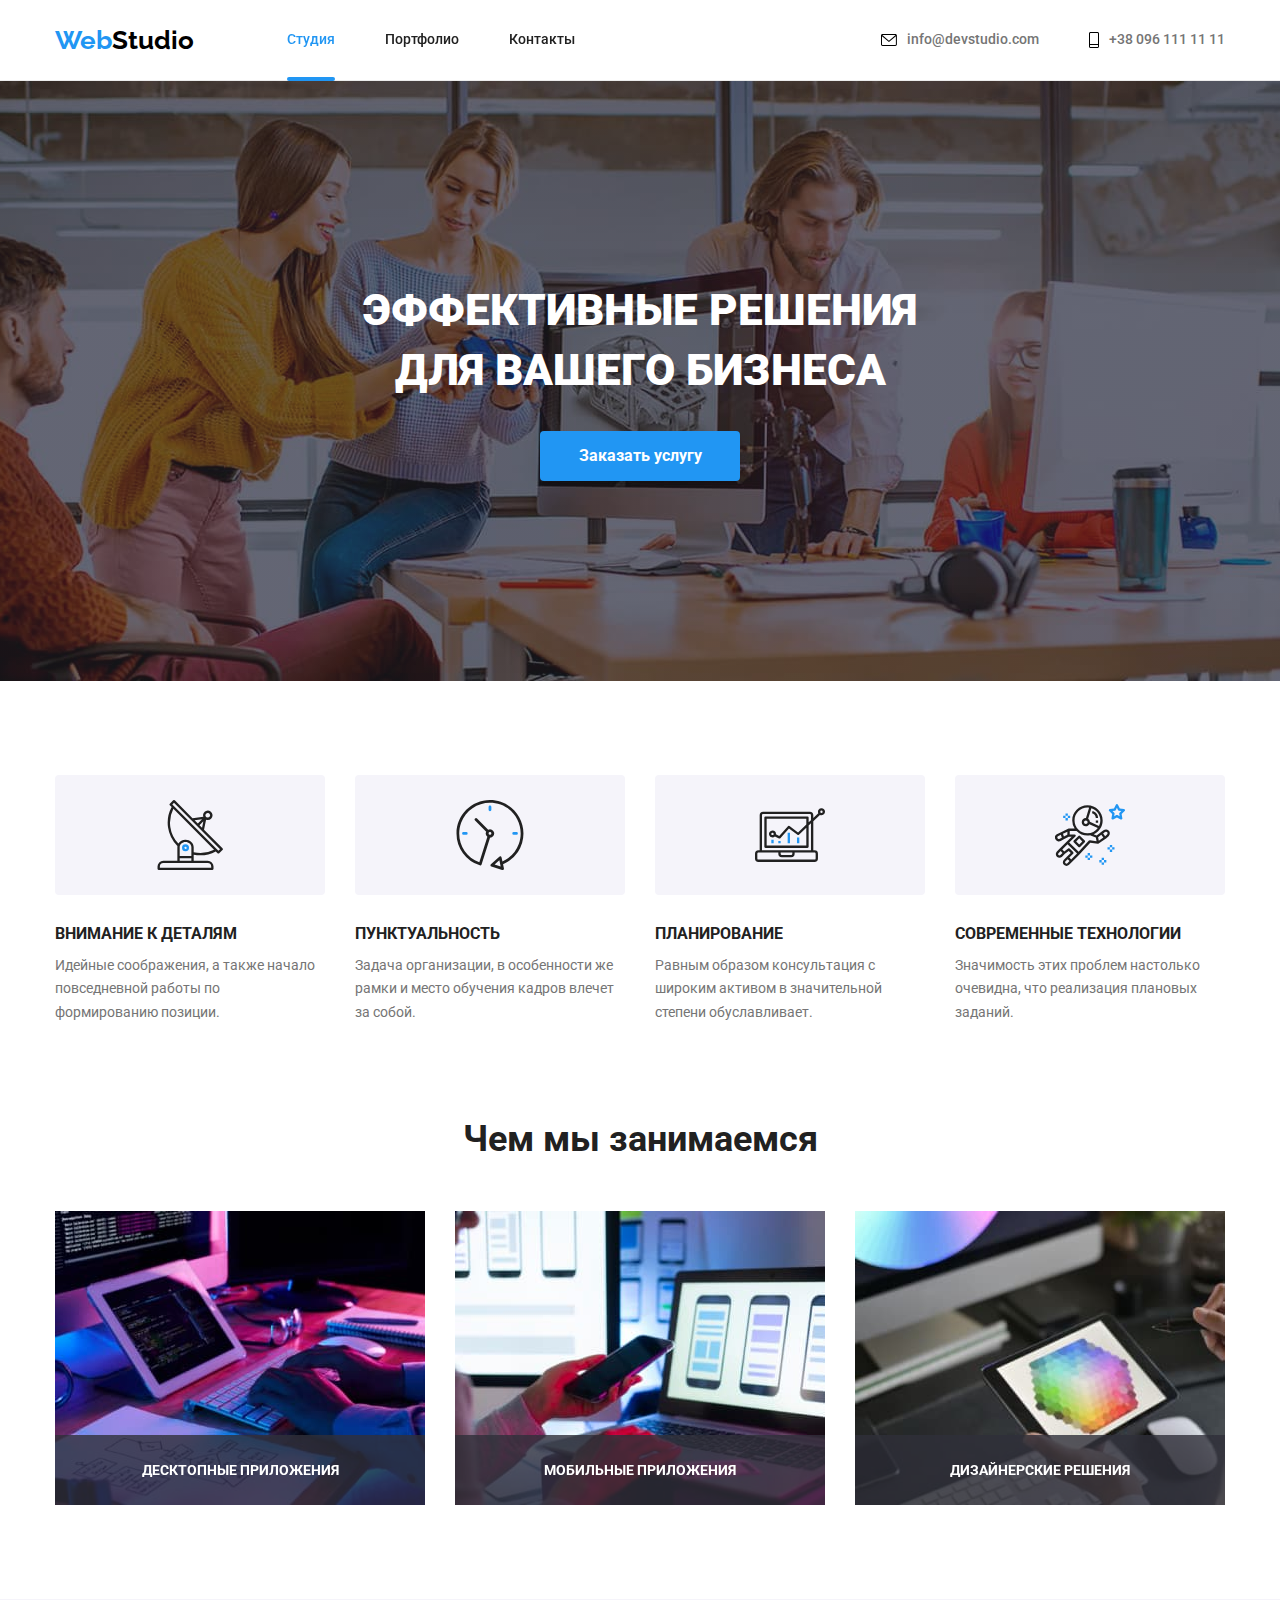
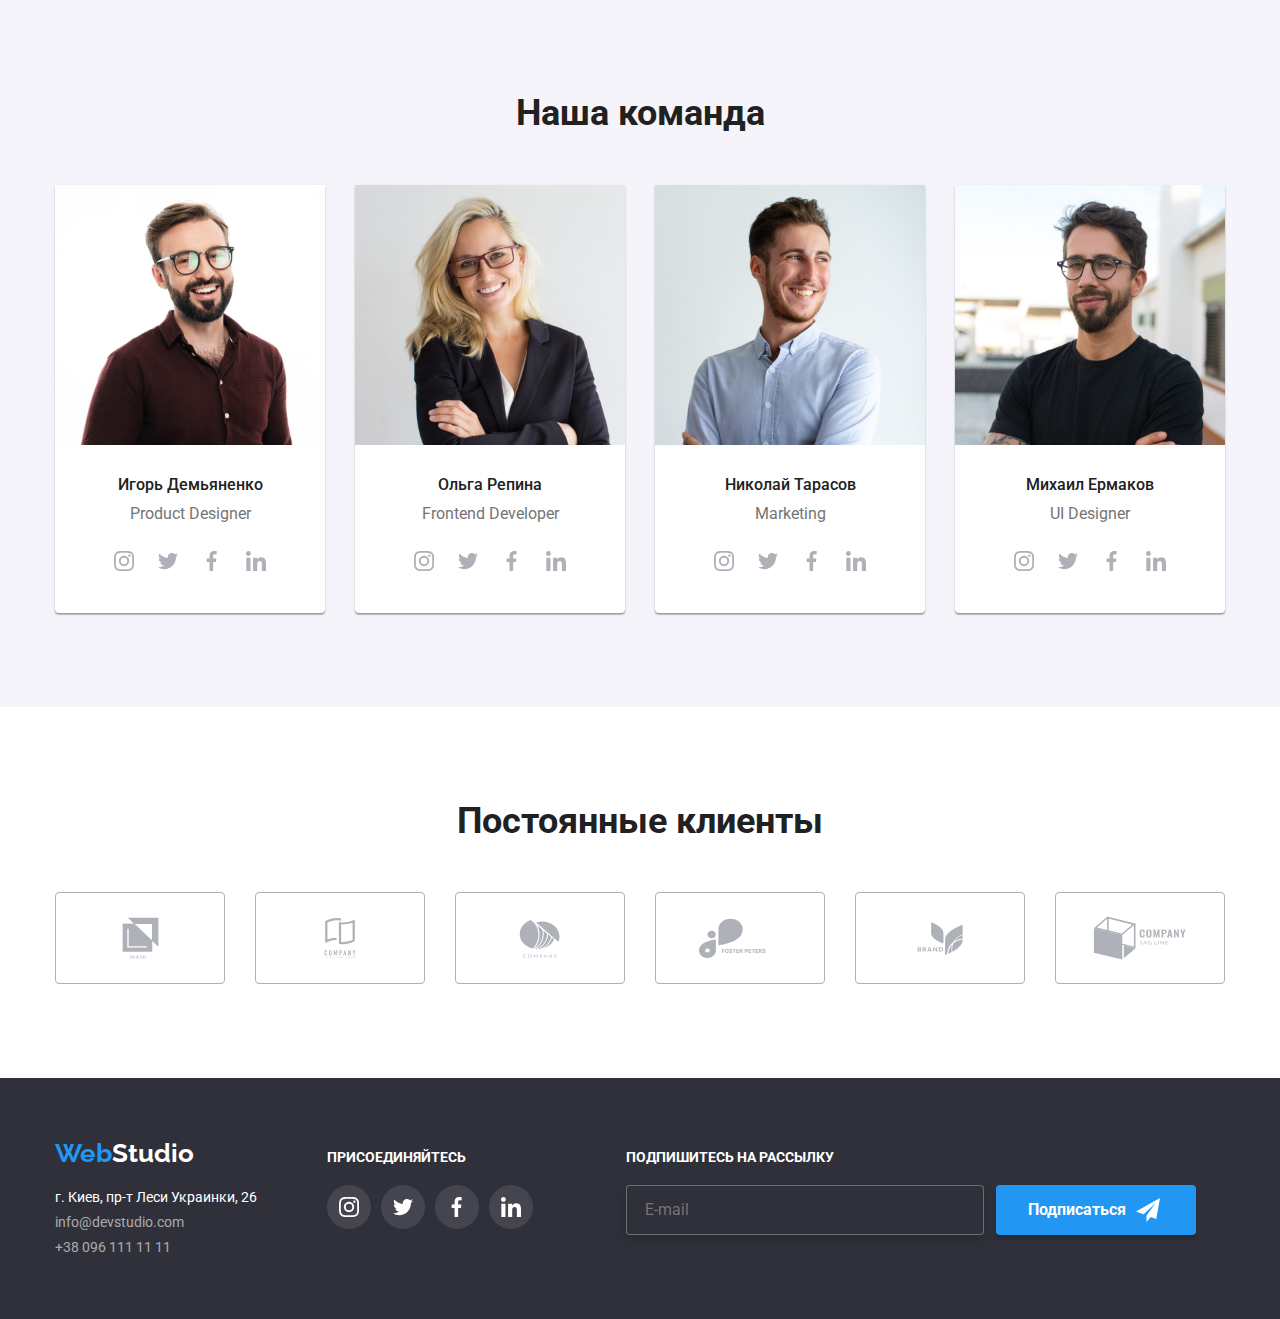
==== commit 4d3935fd: "HW6-p2" ====
--- a/index.html
+++ b/index.html
@@ -18,8 +18,55 @@
         <div class="backdrop is-hidden" data-modal>
             <div class="modal">
                 <button class="btn-close" data-modal-close>
-                    <img src="./images/btn-close.png" alt="x">
+                    <svg  width="11px" height="11px">
+                        <use href="./images/icons.svg#icon-close"></use>
+                    </svg>
                 </button>
+                <form class="form">
+                    <div class="form-field">
+                    <b class="form-title">Оставьте свои данные, мы вам перезвоним</b>
+                    </div>
+                    <div class="form-field">
+                        <label for="name" class="form-label">Имя</label>
+                        <input type="text" name="name" id="name" class="form-input">
+                        
+                            <svg class="form-icon" width="18px" height="18px">
+                                <use href="./images/icons.svg#icon-name"></use>
+                            </svg>
+                        
+                    </div>
+                    <div class="form-field">
+                        <label for="telephone" class="form-label">Телефон</label>
+                        <input type="tel" name="telephone" id="telephone" class="form-input">
+                        
+                            <svg class="form-icon" width="18px" height="18px">
+                                <use href="./images/icons.svg#icon-phone"></use>
+                            </svg>
+                        
+                    </div>
+                    <div class="form-field">
+                        <label for="mail" class="form-label">Почта</label>
+                        <input type="email" name="mail" id="mail" class="form-input"> 
+                        
+                            <svg class="form-icon" width="18px" height="18px">
+                                <use href="./images/icons.svg#icon-mail"></use>
+                            </svg>
+                        
+                    </div>
+                    <div class="form-field">
+                        <label for="feedback" class="form-label">Комментарий</label>
+                        <textarea name="feedback" id="feedback" placeholder="Введите текст" class="form-input"></textarea>    
+                    </div>
+                    <div class="form-field">
+                        <input type="checkbox" value="agree" id="agree" name="agree">
+                        <label for="agree" class="agree">Соглашаюсь с рассылкой и принимаю 
+                            <a href="" class="agree-link">Условия договора</a>
+                        </label>
+                    </div>
+                    <div class="form-field">
+                        <button class="form-btn" type="submit">Отправить</button>
+                    </div>
+                </form>
             </div>
         </div>
     <!--Шапка профиля-->
@@ -383,6 +430,20 @@
                         </li>
                     </ul>
                 </div>
+                <div class="subscribe">
+                    <p class="join-title">Подпишитесь на рассылку</p>
+                    <div class="form-sub">
+                        <label>
+                            <input type="email" name="subscribe" id="name" placeholder="E-mail" class="form-sing">
+                        </label>
+                        <button class="form-btn sub-btn" type="submit">
+                            Подписаться
+                            <svg class="join-item" width="24px" height="24px">
+                                <use href="./images/icons.svg#icon-sub"></use>
+                            </svg>
+                        </button>
+                    </div>
+                </div> 
            </div>
         </div>
         
--- a/css/styles.css
+++ b/css/styles.css
@@ -344,14 +344,12 @@
   font-weight: 500;
   font-size: 16px;
   line-height: 1.19;
- 
 }
 .team-position {
   margin-bottom: 16px;
   padding-bottom: 0;
   font-size: 16px;
   line-height: 1.19;
- 
 }
 .team-list {
   display: flex;
@@ -378,7 +376,7 @@
   list-style: none;
   justify-content: center;
   padding: 0;
-  }
+}
 
 .social-link {
   display: flex;
@@ -506,6 +504,7 @@
 }
 .join {
   margin-left: 70px;
+  margin-right: 93px;
 }
 .join-title {
   margin-bottom: 20px;
@@ -526,11 +525,11 @@
 }
 .link-box:not(:last-child) {
   margin-right: 10px;
-} 
+}
 
 .join-link {
   display: flex;
-  
+
   width: 44px;
   height: 44px;
   justify-content: center;
@@ -548,6 +547,34 @@
 .join-link:hover,
 .join-link:focus {
   background-color: var(--accent-color);
+}
+.form-sub {
+  display: flex;
+}
+.form-sing {
+  width: 358px;
+  height: 50px;
+  background-color: var(--footer-color);
+  border: 1px solid rgba(255, 255, 255, 0.3);
+  box-sizing: border-box;
+  filter: drop-shadow(0px 4px 4px rgba(0, 0, 0, 0.15));
+  border-radius: 4px;
+}
+.form-sub input::placeholder {
+  padding: 15px 16px;
+  font-size: 16px;
+  line-height: 1.25;
+}
+.form-sub label {
+  margin-right: 12px;
+}
+.sub-btn {
+  display: flex;
+  align-items: center;
+  text-align: center;
+}
+.form-btn svg {
+  margin-left: 10px;
 }
 /*modal window*/
 .backdrop {
@@ -557,7 +584,7 @@
 
   width: 100%;
   height: 100%;
-  
+
   transition: opacity 250ms cubic-bezier(0.4, 0, 0.2, 1);
 
   background-color: rgba(0, 0, 0, 0.2);
@@ -575,7 +602,7 @@
 
   min-width: 528px;
   min-height: 581px;
-  
+
   background: #ffffff;
   box-shadow: 0px 1px 3px rgba(0, 0, 0, 0.12), 0px 1px 1px rgba(0, 0, 0, 0.14),
     0px 2px 1px rgba(0, 0, 0, 0.2);
@@ -599,6 +626,95 @@
 
   background-color: var(--primary-white-color);
 }
+.btn-close:hover {
+  fill: var(--accent-color);
+}
+.form {
+  width: 448px;
+  margin: 40px auto 40px auto;
+}
+.form-title {
+  width: 448px;
+  margin-bottom: 12px;
+  font-weight: 700;
+  font-size: 20px;
+  line-height: 1.15;
+  text-align: center;
+  color: var(--title-text-color);
+}
+.form-field {
+  display: flex;
+  flex-direction: column;
+  position: relative;
+  margin-bottom: 10px;
+}
+.form-lable {
+  position: absolute;
+  font-size: 12px;
+  line-height: 1.166;
+  padding-bottom: 10px;
+}
+.form-input {
+  height: 40px;
+  margin-top: 4px;
+  border: 1px solid rgba(33, 33, 33, 0.2);
+  box-sizing: border-box;
+  border-radius: 4px;
+}
+.form-icon {
+  position: absolute;
+  display: inline-block;
+  top: 55%;
+  left: 15px;
+}
+.form-input:focus ~ .form-icon {
+  fill: var(--accent-color);
+}
+.form-field:focus ~ .form-input {
+  border: 1px solid var(--accent-color);
+}
+.form-field textarea {
+  height: 120px;
+}
+.form-btn {
+  margin-left: auto;
+  margin-right: auto;
+  border-radius: 4px;
+  padding: 10px 32px;
+  min-width: 200px;
+  box-shadow: 0px 4px 4px rgba(0, 0, 0, 0.15);
+  color: var(--primary-white-color);
+  background-color: var(--accent-color);
+  border: none;
+
+  font-family: Roboto;
+  font-style: normal;
+  font-weight: 700;
+  font-size: 16px;
+  line-height: 1.875;
+  text-align: center;
+
+  cursor: pointer;
+  transition: bacground-color 250ms cubic-bezier(0.4, 0, 0.2, 1);
+}
+.form-btn:hover,
+.form-btn:focus {
+  background-color: var(--focus-btn);
+}
+.form-field textarea::placeholder {
+  padding: 12px 16px;
+  font-size: 12px;
+  line-height: 1.166;
+  color: rgba(117, 117, 117, 0.5);
+}
+.agree {
+  font-size: 14px;
+  line-height: 1.714;
+  margin-bottom: 30px;
+}
+.agree-link {
+  color: var(--accent-color);
+}
 /* Styles for portfolio.html */
 .filter-list,
 .exmp-list {
@@ -705,7 +821,7 @@
 .exmp-item:nth-child(3n) {
   margin-right: 0;
 }
-.exmp-item:nth-child(n + 6){
+.exmp-item:nth-child(n + 6) {
   margin-bottom: 0;
 }
 .card-tunb::before {
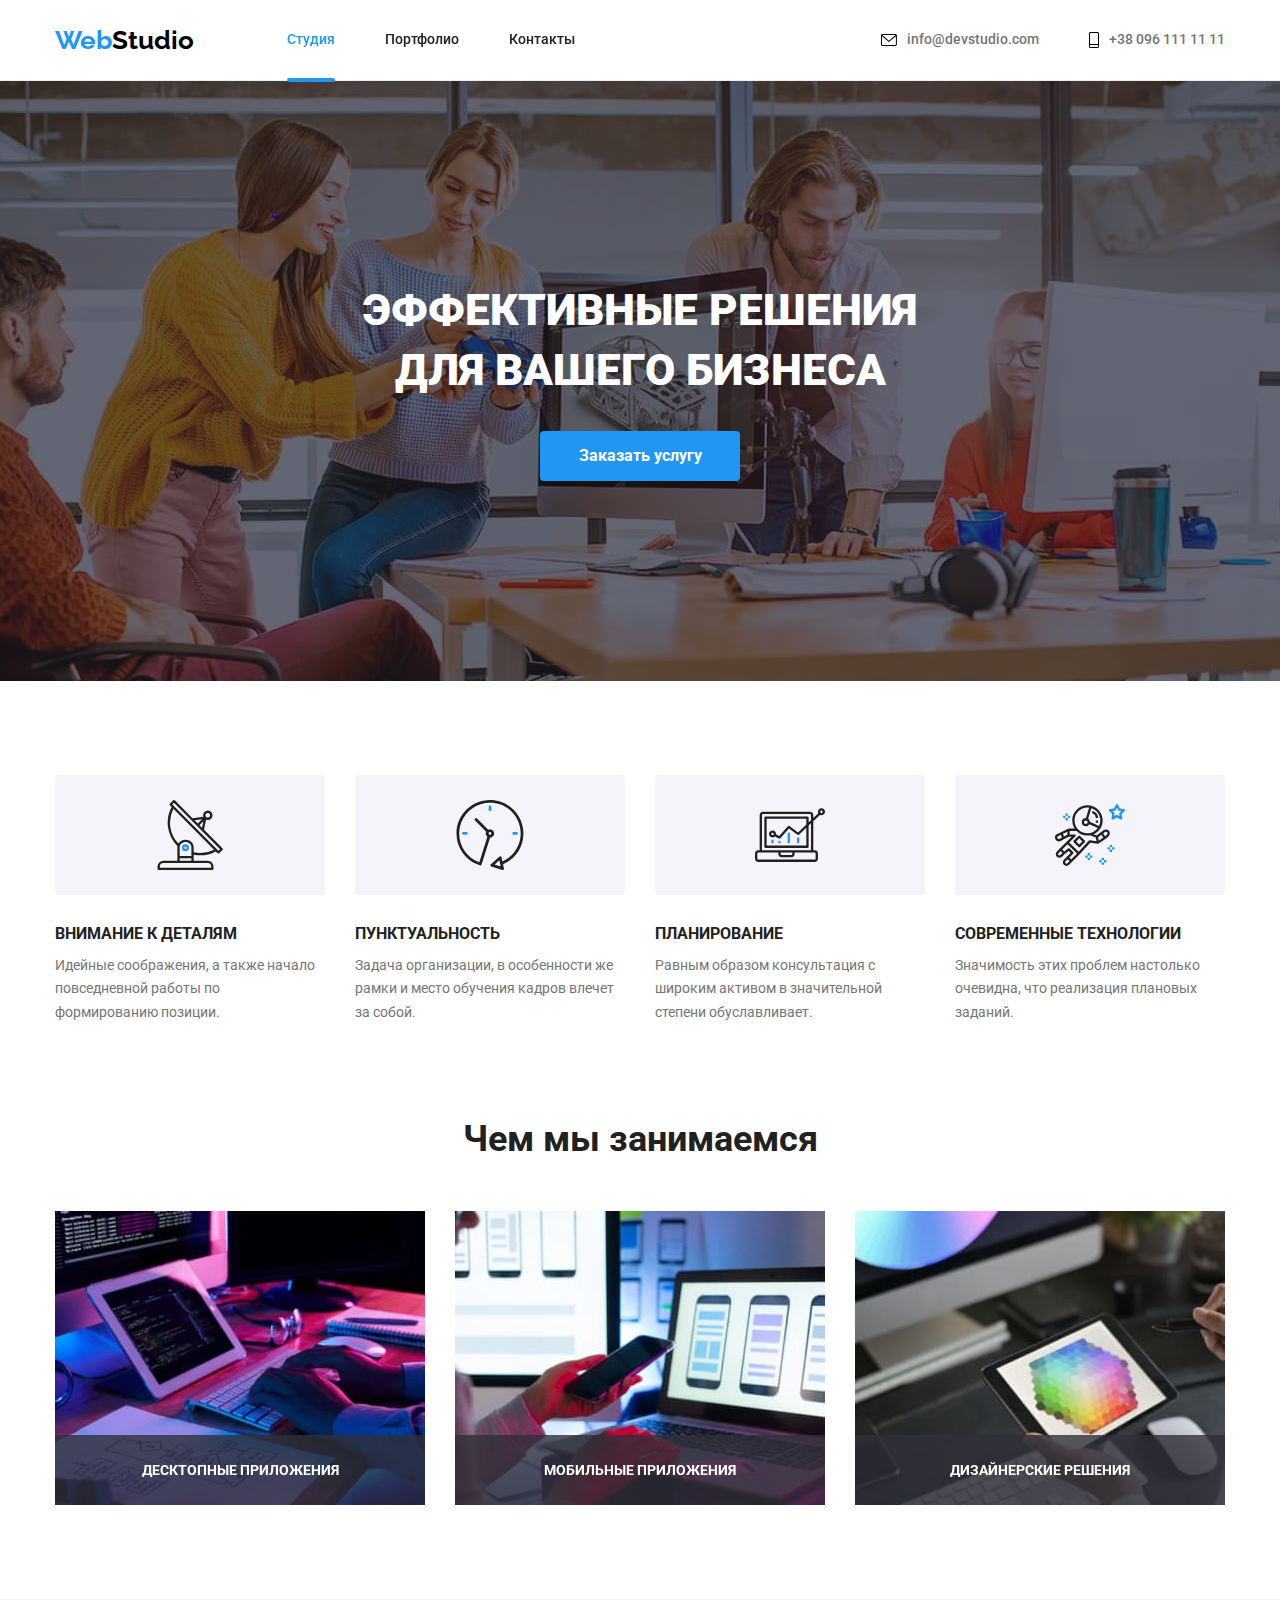
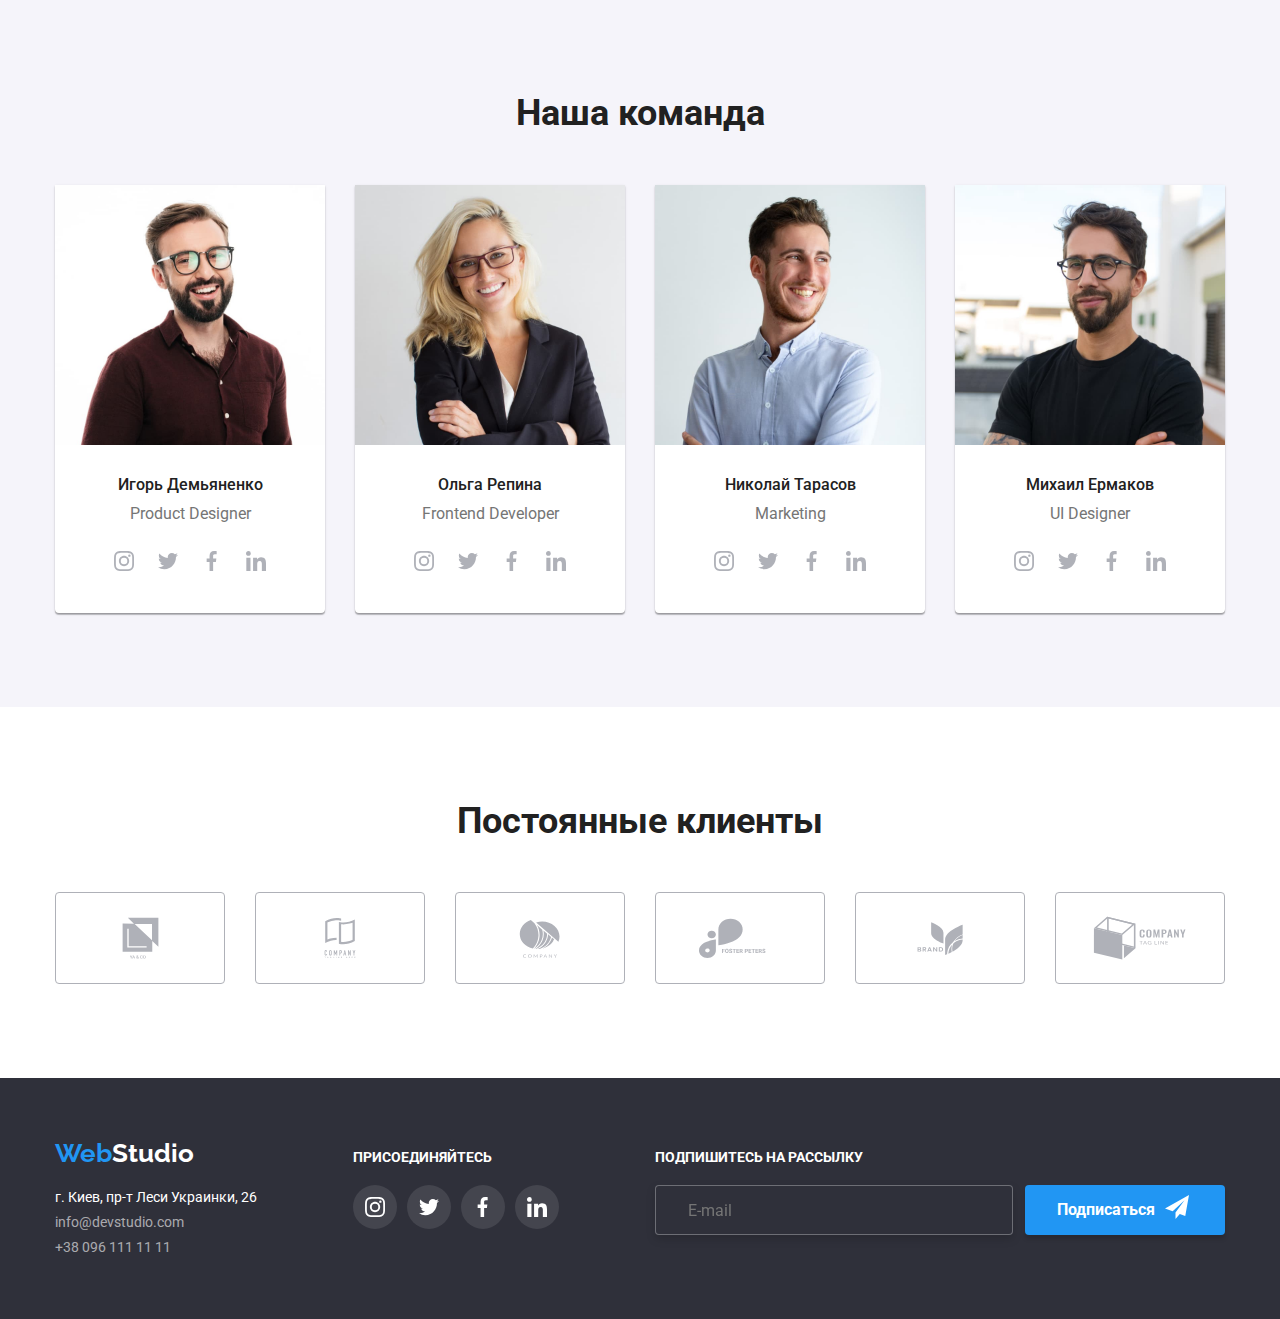
==== commit f2f546c5: "HW6-resub" ====
--- a/index.html
+++ b/index.html
@@ -23,17 +23,13 @@
                     </svg>
                 </button>
                 <form class="form">
-                    <div class="form-field">
-                    <b class="form-title">Оставьте свои данные, мы вам перезвоним</b>
-                    </div>
+                    <strong class="form-title">Оставьте свои данные, мы вам перезвоним</strong>
                     <div class="form-field">
                         <label for="name" class="form-label">Имя</label>
                         <input type="text" name="name" id="name" class="form-input">
-                        
-                            <svg class="form-icon" width="18px" height="18px">
+                             <svg class="form-icon" width="18px" height="18px">
                                 <use href="./images/icons.svg#icon-name"></use>
-                            </svg>
-                        
+                            </svg>    
                     </div>
                     <div class="form-field">
                         <label for="telephone" class="form-label">Телефон</label>
@@ -47,25 +43,21 @@
                     <div class="form-field">
                         <label for="mail" class="form-label">Почта</label>
                         <input type="email" name="mail" id="mail" class="form-input"> 
-                        
                             <svg class="form-icon" width="18px" height="18px">
                                 <use href="./images/icons.svg#icon-mail"></use>
                             </svg>
-                        
                     </div>
                     <div class="form-field">
                         <label for="feedback" class="form-label">Комментарий</label>
-                        <textarea name="feedback" id="feedback" placeholder="Введите текст" class="form-input"></textarea>    
+                        <textarea name="feedback" id="feedback" placeholder="Введите текст" class="form-comment"></textarea>    
                     </div>
-                    <div class="form-field">
-                        <input type="checkbox" value="agree" id="agree" name="agree">
-                        <label for="agree" class="agree">Соглашаюсь с рассылкой и принимаю 
+                        <label class="agree">
+                            <input type="checkbox" value="agree" class="checkbox">
+                            <span class="check-icon"></span>
+                            Соглашаюсь с рассылкой и принимаю 
                             <a href="" class="agree-link">Условия договора</a>
                         </label>
-                    </div>
-                    <div class="form-field">
                         <button class="form-btn" type="submit">Отправить</button>
-                    </div>
                 </form>
             </div>
         </div>
@@ -383,7 +375,7 @@
     <footer class="footer">
         <div class="container">
            <div class="footer-block">
-                <div>
+                <div class="adress-block">
                     <a href="./index.html" class="logo-footer logo"><span class="logo-part">Web</span>Studio</a>
                     <address class="adress">
                         <p class="adress-coordinates">г. Киев, пр-т Леси Украинки, 26</p>
@@ -430,13 +422,14 @@
                         </li>
                     </ul>
                 </div>
+            
                 <div class="subscribe">
                     <p class="join-title">Подпишитесь на рассылку</p>
                     <div class="form-sub">
                         <label>
-                            <input type="email" name="subscribe" id="name" placeholder="E-mail" class="form-sing">
+                            <input type="email" name="subscribe" placeholder="E-mail" class="form-sing">
                         </label>
-                        <button class="form-btn sub-btn" type="submit">
+                        <button class="sub-btn" type="submit">
                             Подписаться
                             <svg class="join-item" width="24px" height="24px">
                                 <use href="./images/icons.svg#icon-sub"></use>
@@ -444,7 +437,7 @@
                         </button>
                     </div>
                 </div> 
-           </div>
+            </div>
         </div>
         
             
--- a/css/styles.css
+++ b/css/styles.css
@@ -133,7 +133,7 @@
   display: block;
   position: absolute;
   left: 0;
-  bottom: -1px;
+  bottom: -2px;
   width: 100%;
   height: 4px;
 
@@ -453,6 +453,7 @@
 /* Footer */
 .footer {
   display: flex;
+  width: 100%;
   padding-top: 60px;
   padding-bottom: 60px;
   background-color: var(--footer-color);
@@ -501,10 +502,14 @@
 .footer-block {
   display: flex;
   align-items: baseline;
+  justify-content: space-between;
+  width: 100%;
+}
+.adress-block {
+  margin-right: 70px;
 }
 .join {
-  margin-left: 70px;
-  margin-right: 93px;
+  margin-right: 70px;
 }
 .join-title {
   margin-bottom: 20px;
@@ -548,9 +553,6 @@
 .join-link:focus {
   background-color: var(--accent-color);
 }
-.form-sub {
-  display: flex;
-}
 .form-sing {
   width: 358px;
   height: 50px;
@@ -560,6 +562,23 @@
   filter: drop-shadow(0px 4px 4px rgba(0, 0, 0, 0.15));
   border-radius: 4px;
 }
+.form-sub {
+  display: flex;
+}
+.form-sing {
+  width: 358px;
+  height: 50px;
+  background-color: var(--footer-color);
+  border: 1px solid rgba(255, 255, 255, 0.3);
+  box-sizing: border-box;
+  filter: drop-shadow(0px 4px 4px rgba(0, 0, 0, 0.15));
+  border-radius: 4px;
+  outline: none;
+  color: var(--primary-white-color);
+  padding: 15px 16px;
+  font-size: 16px;
+  line-height: 1.25;
+}
 .form-sub input::placeholder {
   padding: 15px 16px;
   font-size: 16px;
@@ -567,16 +586,41 @@
 }
 .form-sub label {
   margin-right: 12px;
+  max-width: 358px;
 }
 .sub-btn {
   display: flex;
-  align-items: center;
+  margin-left: auto;
+  margin-right: auto;
+  border-radius: 4px;
+  padding: 10px 32px;
+  min-width: 200px;
+  box-shadow: 0px 4px 4px rgba(0, 0, 0, 0.15);
+  color: var(--primary-white-color);
+  background-color: var(--accent-color);
+  border: none;
+
+  font-family: Roboto;
+  font-style: normal;
+  font-weight: 700;
+  font-size: 16px;
+  line-height: 1.875;
   text-align: center;
-}
-.form-btn svg {
+
+  cursor: pointer;
+  transition: bacground-color 250ms cubic-bezier(0.4, 0, 0.2, 1);
+}
+.sub-btn svg {
   margin-left: 10px;
 }
 /*modal window*/
+input:-webkit-autofill,
+input:-webkit-autofill:hover,
+input:-webkit-autofill:focus,
+input:-webkit-autofill:active {
+  transition: background-color 5000s ease-in-out 0s;
+  -webkit-box-shadow: 0 0 0px 1000px #fff inset;
+}
 .backdrop {
   position: fixed;
   top: 0;
@@ -602,6 +646,7 @@
 
   min-width: 528px;
   min-height: 581px;
+  padding: 40px;
 
   background: #ffffff;
   box-shadow: 0px 1px 3px rgba(0, 0, 0, 0.12), 0px 1px 1px rgba(0, 0, 0, 0.14),
@@ -625,15 +670,20 @@
   border: 1px solid rgba(0, 0, 0, 0.1);
 
   background-color: var(--primary-white-color);
-}
-.btn-close:hover {
+  cursor: pointer;
+  transition: fill 250ms cubic-bezier(0.4, 0, 0.2, 1);
+}
+.btn-close:hover,
+.btn-close:focus {
   fill: var(--accent-color);
 }
 .form {
   width: 448px;
-  margin: 40px auto 40px auto;
+
+  background: #ffffff;
 }
 .form-title {
+  display: block;
   width: 448px;
   margin-bottom: 12px;
   font-weight: 700;
@@ -656,27 +706,52 @@
 }
 .form-input {
   height: 40px;
+  padding-left: 40px;
   margin-top: 4px;
   border: 1px solid rgba(33, 33, 33, 0.2);
+  outline: none;
   box-sizing: border-box;
   border-radius: 4px;
+  cursor: pointer;
+  transition: boder-color 250ms cubic-bezier(0.4, 0, 0.2, 1);
+}
+.form-comment {
+  margin-top: 4px;
+  outline: none;
+  cursor: pointer;
 }
 .form-icon {
   position: absolute;
   display: inline-block;
   top: 55%;
   left: 15px;
-}
-.form-input:focus ~ .form-icon {
+  fill: var(--title-text-color);
+  transition: fill 250ms cubic-bezier(0.4, 0, 0.2, 1);
+}
+.form-field:focus-within .form-icon {
   fill: var(--accent-color);
 }
-.form-field:focus ~ .form-input {
-  border: 1px solid var(--accent-color);
+.form-field:focus-within .form-input {
+  border-color: var(--accent-color);
+  background-color: var(--primary-white-color);
 }
 .form-field textarea {
   height: 120px;
+  padding-top: 12px;
+  padding-left: 40px;
+  font-family: inherit;
+  font-size: 100%;
+  line-height: 1.15;
+  color: var(--title-text-color);
+  border: 1px solid rgba(33, 33, 33, 0.2);
+  outline: none;
+  box-sizing: border-box;
+  border-radius: 4px;
+  cursor: pointer;
+  transition: boder-color 250ms cubic-bezier(0.4, 0, 0.2, 1);
 }
 .form-btn {
+  display: block;
   margin-left: auto;
   margin-right: auto;
   border-radius: 4px;
@@ -702,18 +777,54 @@
   background-color: var(--focus-btn);
 }
 .form-field textarea::placeholder {
-  padding: 12px 16px;
+  margin: 12px 16px;
   font-size: 12px;
   line-height: 1.166;
   color: rgba(117, 117, 117, 0.5);
 }
+
 .agree {
+  position: relative;
+  display: flex;
+  align-items: center;
+  left: 16px;
   font-size: 14px;
   line-height: 1.714;
   margin-bottom: 30px;
+  cursor: pointer;
+}
+.check-icon {
+  display: inline-block;
+  margin-right: 9px;
+  width: 16px;
+  height: 15px;
+  border: 1px solid var(--title-text-color);
+  box-shadow: 0px 4px 4px rgba(0, 0, 0, 0.25);
+}
+.checkbox {
+  position: absolute;
+  width: 1px;
+  height: 1px;
+  margin: -1px;
+  padding: 0;
+
+  overflow: hidden;
+  border: 0;
+  clip: rect(0 0 0 0);
+}
+.check-icon:hover {
+  border-color: 2px solid var(--accent-color);
+}
+.checkbox:checked + .check-icon {
+  background-color: var(--accent-color);
+  background-image: url(../images/icon-check.svg);
+  background-size: contain;
+  border-color: var(--accent-color);
+  background-origin: border-box;
 }
 .agree-link {
   color: var(--accent-color);
+  padding-left: 5px;
 }
 /* Styles for portfolio.html */
 .filter-list,
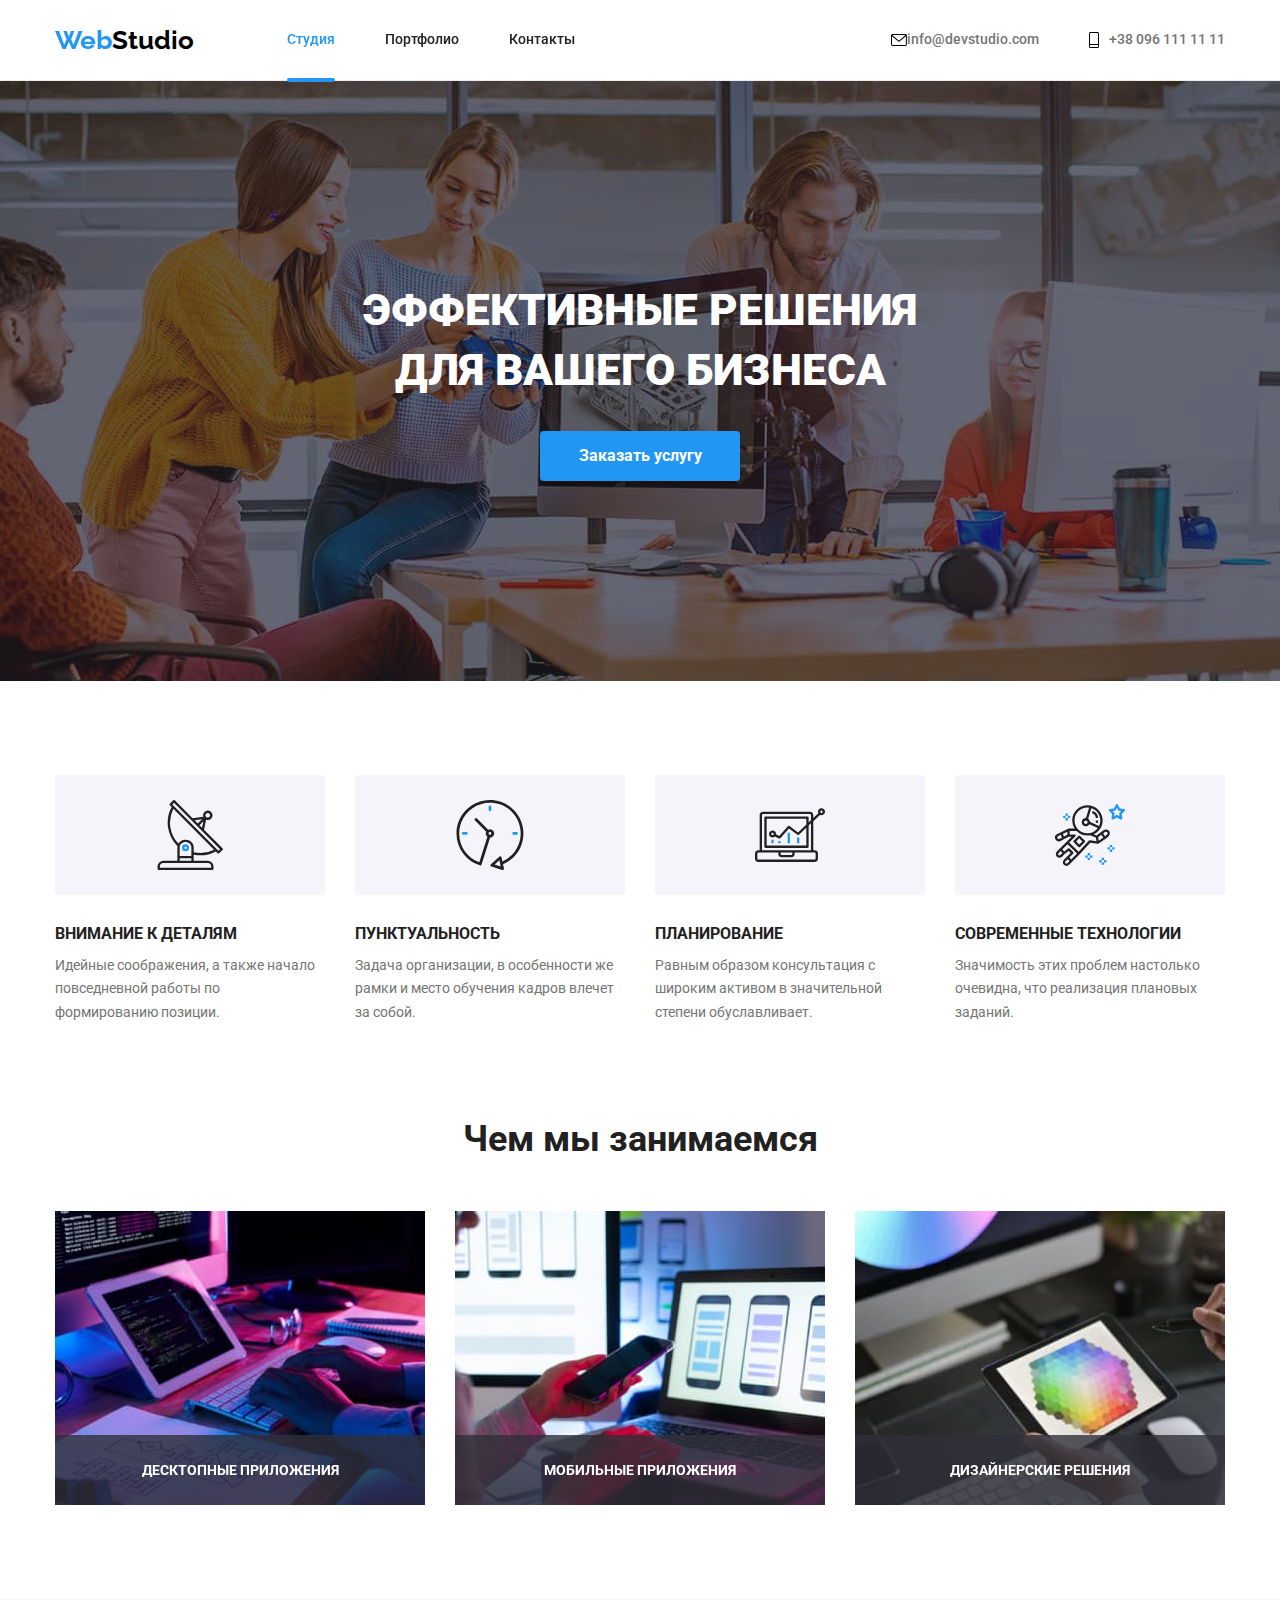
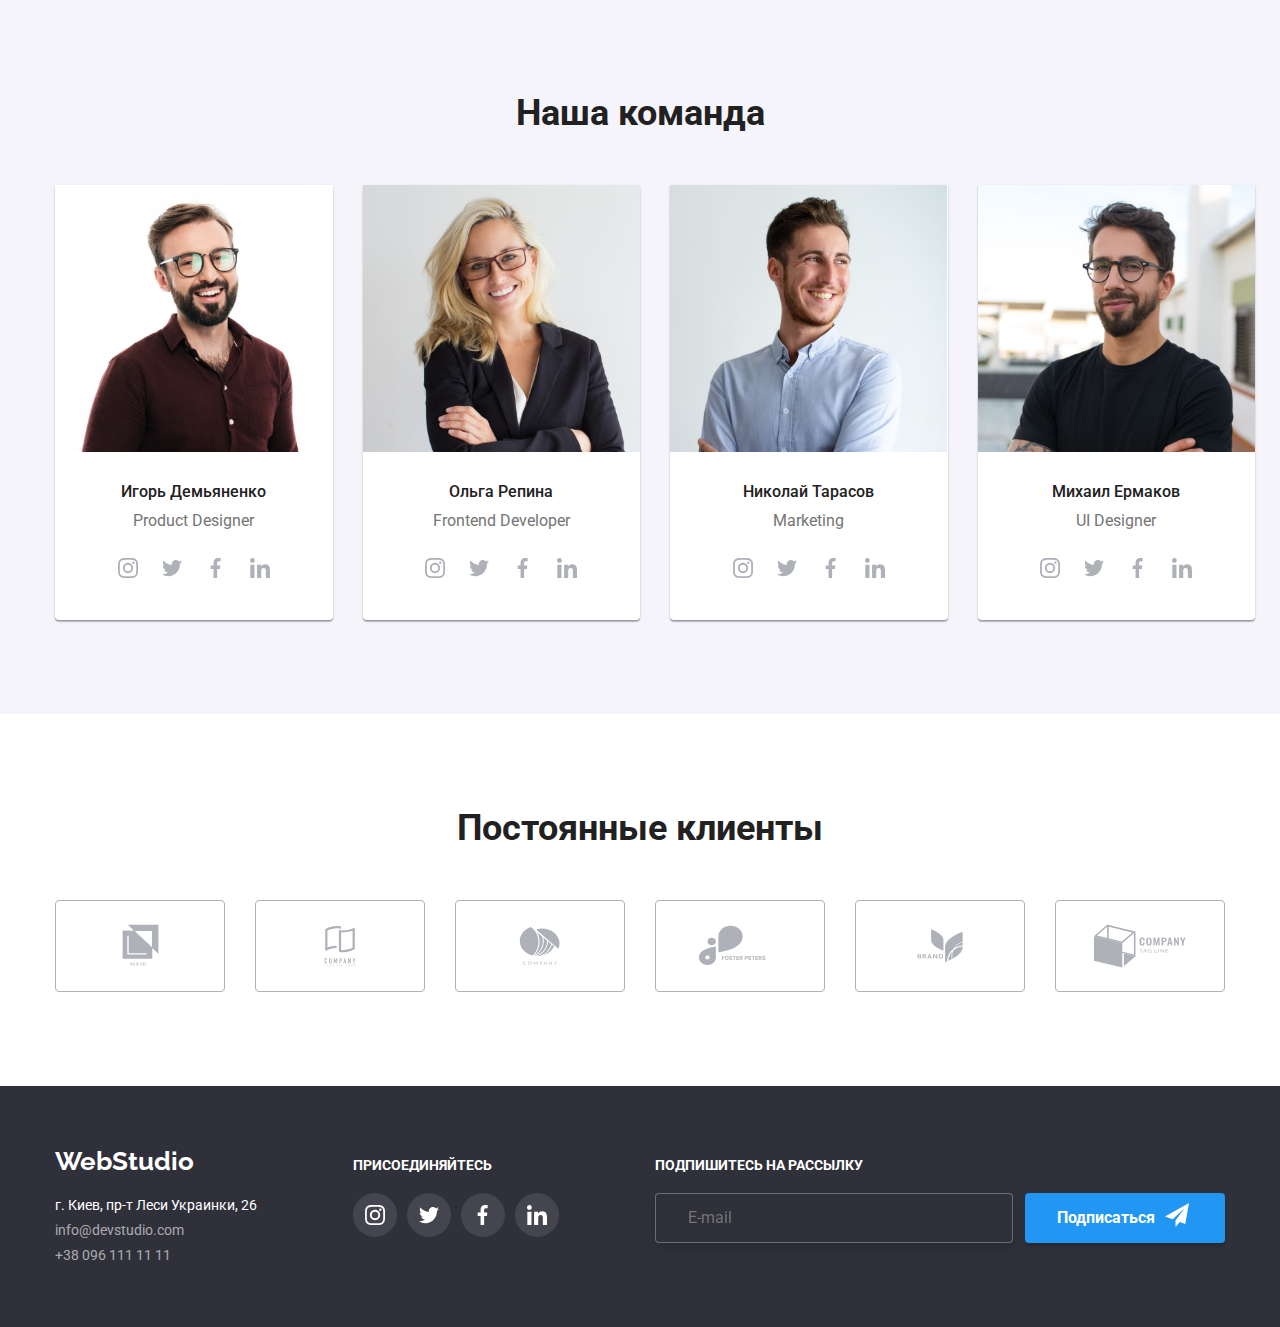
==== commit e051b5b6: "HW7-bem" ====
--- a/index.html
+++ b/index.html
@@ -17,73 +17,73 @@
     <!--Modal window-->
         <div class="backdrop is-hidden" data-modal>
             <div class="modal">
-                <button class="btn-close" data-modal-close>
+                <button class="modal__btn--close" data-modal-close>
                     <svg  width="11px" height="11px">
                         <use href="./images/icons.svg#icon-close"></use>
                     </svg>
                 </button>
                 <form class="form">
-                    <strong class="form-title">Оставьте свои данные, мы вам перезвоним</strong>
-                    <div class="form-field">
-                        <label for="name" class="form-label">Имя</label>
-                        <input type="text" name="name" id="name" class="form-input">
-                             <svg class="form-icon" width="18px" height="18px">
+                    <strong class="form__title">Оставьте свои данные, мы вам перезвоним</strong>
+                    <div class="form__field">
+                        <label for="name" class="form__label">Имя</label>
+                        <input type="text" name="name" id="name" class="form__input">
+                             <svg class="form__icon" width="18px" height="18px">
                                 <use href="./images/icons.svg#icon-name"></use>
                             </svg>    
                     </div>
-                    <div class="form-field">
-                        <label for="telephone" class="form-label">Телефон</label>
-                        <input type="tel" name="telephone" id="telephone" class="form-input">
+                    <div class="form__field">
+                        <label for="telephone" class="form__label">Телефон</label>
+                        <input type="tel" name="telephone" id="telephone" class="form__input">
                         
-                            <svg class="form-icon" width="18px" height="18px">
+                            <svg class="form__icon" width="18px" height="18px">
                                 <use href="./images/icons.svg#icon-phone"></use>
                             </svg>
                         
                     </div>
-                    <div class="form-field">
-                        <label for="mail" class="form-label">Почта</label>
-                        <input type="email" name="mail" id="mail" class="form-input"> 
-                            <svg class="form-icon" width="18px" height="18px">
+                    <div class="form__field">
+                        <label for="mail" class="form__label">Почта</label>
+                        <input type="email" name="mail" id="mail" class="form__input"> 
+                            <svg class="form__icon" width="18px" height="18px">
                                 <use href="./images/icons.svg#icon-mail"></use>
                             </svg>
                     </div>
-                    <div class="form-field">
-                        <label for="feedback" class="form-label">Комментарий</label>
-                        <textarea name="feedback" id="feedback" placeholder="Введите текст" class="form-comment"></textarea>    
+                    <div class="form__field">
+                        <label for="feedback" class="form__label">Комментарий</label>
+                        <textarea name="feedback" id="feedback" placeholder="Введите текст" class="form__comment"></textarea>    
                     </div>
                         <label class="agree">
-                            <input type="checkbox" value="agree" class="checkbox">
-                            <span class="check-icon"></span>
+                            <input type="checkbox" value="agree" class="agree__input">
+                            <span class="agree-icon"></span>
                             Соглашаюсь с рассылкой и принимаю 
-                            <a href="" class="agree-link">Условия договора</a>
+                            <a href="" class="agree__link">Условия договора</a>
                         </label>
-                        <button class="form-btn" type="submit">Отправить</button>
+                        <button class="agree__btn" type="submit">Отправить</button>
                 </form>
             </div>
         </div>
     <!--Шапка профиля-->
         <header class="header">
             <div class="container nav-auth">
-                <nav class="nav">
-                    <a href="./index.html" class="logo"><span class="logo-part">Web</span>Studio</a>
-                    <ul class="nav-list">
-                        <li class="nav-item"><a href="./index.html" class="nav-link current">Студия</a></li>
-                        <li class="nav-item"><a href="./portfolio.html" class="nav-link">Портфолио</a></li>
-                        <li class="nav-item"><a href="" class="nav-link">Контакты</a></li>
+                <nav class="header-nav">
+                    <a href="./index.html" class="logo"><span class="logo__part">Web</span>Studio</a>
+                    <ul class="header-nav__list">
+                        <li class="header-nav__item"><a href="./index.html" class="header-nav__link header-nav__link--current">Студия</a></li>
+                        <li class="header-nav__item"><a href="./portfolio.html" class="header-nav__link">Портфолио</a></li>
+                        <li class="header-nav__item"><a href="" class="header-nav__link">Контакты</a></li>
                     </ul>
                 </nav>
-                <ul class="auth-list">
-                    <li class="auth-item">
-                        <a href="mailto:info@devstudio.com" class="auth-link"> 
+                <ul class="auth__list">
+                    <li class="auth__item">
+                        <a href="mailto:info@devstudio.com" class="auth__link"> 
                         <svg class="auth-icon" width="16" height="12">
                             <use href="./images/sprite.svg#icon-envelope"></use>
                         </svg>
                         info@devstudio.com
                         </a>
                     </li>
-                    <li class="auth-item">
-                        <a href="tel:+380961111111" class="auth-link">
-                            <svg class="auth-icon" width="10" height="16">
+                    <li class="auth__item">
+                        <a href="tel:+380961111111" class="auth__link">
+                            <svg class="auth__icon" width="10" height="16">
                                 <use href="./images/sprite.svg#icon-phone"></use>
                             </svg>
                             +38 096 111 11 11
@@ -96,50 +96,50 @@
         <!--Заказ услуг-->
          <section class="oder">
              <div class="container">
-                <h1 class="oder-title">ЭФФЕКТИВНЫЕ РЕШЕНИЯ <br> ДЛЯ ВАШЕГО БИЗНЕСА</h1>
-                <button type="button" class="oder-btn" data-modal-open><span class="text-oder">Заказать услугу</span></button>
+                <h1 class="oder__title">ЭФФЕКТИВНЫЕ РЕШЕНИЯ <br> ДЛЯ ВАШЕГО БИЗНЕСА</h1>
+                <button type="button" class="oder__btn" data-modal-open><span>Заказать услугу</span></button>
              </div>   
         </section>
         <!--Наши преимущества-->
         <section class="advant section">
             <div class="container">
-                <h2 class="advant-main-title">Наши преимущества</h2>
-                <ul class="advant-list">
-                    <li class="advant-content">
-                        <div class="icon-box">
-                            <svg class="icon" width="70" height="70">
+                <h2 class="advant__title">Наши преимущества</h2>
+                <ul class="advant-content">
+                    <li class="advant-content__item">
+                        <div class="advant-content-icon">
+                            <svg class="advant-content-icon__pic" width="70" height="70">
                                 <use href="./images/sprite.svg#icon-antenna"></use>
                             </svg>
                         </div> 
-                        <h3 class="advant-title">внимание к деталям</h3>
-                        <p class="advant-text">Идейные соображения, а также начало повседневной работы по формированию позиции.</p>
-                    </li>
-                    <li class="advant-content">
-                           <div class="icon-box">
-                                <svg class="icon" width="70" height="70">
+                        <h3 class="advant-content__plus">внимание к деталям</h3>
+                        <p class="advant-content__text">Идейные соображения, а также начало повседневной работы по формированию позиции.</p>
+                    </li>
+                    <li class="advant-content__item">
+                           <div class="advant-content-icon">
+                                <svg class="advant-content-icon__pic" width="70" height="70">
                                     <use href="./images/sprite.svg#icon-clock"></use>
                                 </svg>
                            </div>
-                        <h3 class="advant-title">Пунктуальность</h3>
-                        <p class="advant-text">Задача организации, в особенности же рамки и место обучения кадров влечет за собой.</p>
-                    </li>
-                    <li class="advant-content">
-                            <div class="icon-box">
-                                <svg class="icon" width="70" height="70">
+                        <h3 class="advant-content__plus">Пунктуальность</h3>
+                        <p class="advant-content__text">Задача организации, в особенности же рамки и место обучения кадров влечет за собой.</p>
+                    </li>
+                    <li class="advant-content__item">
+                            <div class="advant-content-icon">
+                                <svg class="advant-content-icon__pic" width="70" height="70">
                                     <use href="./images/sprite.svg#icon-laptop"></use>
                                 </svg>
                             </div>
-                        <h3 class="advant-title">Планирование</h3>
-                        <p class="advant-text">Равным образом консультация с широким активом в значительной степени обуславливает.</p>
-                    </li>
-                    <li class="advant-content">
-                            <div class="icon-box">
-                                <svg class="icon" width="70" height="70">
+                        <h3 class="advant-content__plus">Планирование</h3>
+                        <p class="advant-content__text">Равным образом консультация с широким активом в значительной степени обуславливает.</p>
+                    </li>
+                    <li class="advant-content__item">
+                            <div class="advant-content-icon">
+                                <svg class="advant-content-icon__pic" width="70" height="70">
                                     <use href="./images/sprite.svg#icon-astronaut"></use>
                                 </svg>
                             </div>
-                        <h3 class="advant-title">Современные технологии</h3>
-                        <p class="advant-text">Значимость этих проблем настолько очевидна, что реализация плановых заданий.</p>
+                        <h3 class="advant-content__plus">Современные технологии</h3>
+                        <p class="advant-content__text">Значимость этих проблем настолько очевидна, что реализация плановых заданий.</p>
                     </li>
                 </ul>
             </div>
@@ -147,19 +147,19 @@
         <!--Чем мы занимаемся-->
         <section class="features">
             <div class="container">
-                <h2 class="features-title">Чем мы занимаемся</h2>
-                <ul class="features-list">
-                    <li class="features-img">
+                <h2 class="features__title">Чем мы занимаемся</h2>
+                <ul class="features__list">
+                    <li class="features__img">
                         <img src="./images/box1.jpg" alt="клавиатура, алгоритм и руки" width="370">
-                        <p class="features-text">Десктопные приложения</p>
-                    </li>
-                    <li class="features-img">
+                        <p class="features__text">Десктопные приложения</p>
+                    </li>
+                    <li class="features__img">
                         <img src="./images/box2.jpg" alt="телефон в руке и ноутбук" width="370">
-                        <p class="features-text">Мобильные приложения</p>
-                    </li>
-                    <li class="features-img">
+                        <p class="features__text">Мобильные приложения</p>
+                    </li>
+                    <li class="features__img">
                         <img src="./images/box3.jpg" alt="спектр в руке" width="370">
-                        <p class="features-text">Дизайнерские решения</p>
+                        <p class="features__text">Дизайнерские решения</p>
                     </li>
                 </ul>
             </div>
@@ -167,38 +167,38 @@
         <!--Наша команда-->
         <section class="team section">
             <div class="container">
-                <h2 class="team-title">Наша команда</h2>
-                <ul class="team-list">
-                    <li class="team-card">
+                <h2 class="team__title">Наша команда</h2>
+                <ul class="card-set">
+                    <li class="card-set__item">
                         <img src="./images/img1.jpg" alt="парень в коричневой рубашке">
-                        <div class="team-content">
-                            <h3 class="team-name">Игорь Демьяненко</h3>
-                            <p class="team-position">Product Designer</p>
-                            <ul class="link-block">
-                                <li class="link">
-                                    <a href="#" class="social-link instagram">
-                                        <svg class="social-item" width="20px" height="20px">
+                        <div class="card-set__content">
+                            <h3 class="card-set__name">Игорь Демьяненко</h3>
+                            <p class="card-set__position">Product Designer</p>
+                            <ul class="social-block">
+                                <li>
+                                    <a href="#" class="social-block__link">
+                                        <svg width="20px" height="20px">
                                             <use href="./images/sprite.svg#icon-instagram"></use>
                                         </svg>
                                     </a>
                                 </li>
                                 <li>
-                                    <a href="#" class="social-link twitter">
-                                        <svg class="social-item" width="20px" height="20px">
+                                    <a href="#" class="social-block__link">
+                                        <svg width="20px" height="20px">
                                             <use href="./images/sprite.svg#icon-twitter"></use>
                                         </svg>
                                     </a>
                                 </li>
                                 <li>
-                                    <a href="#" class="social-link facebook">
-                                        <svg class="social-item" width="20px" height="20px">
+                                    <a href="#" class="social-block__link">
+                                        <svg width="20px" height="20px">
                                             <use href="./images/sprite.svg#icon-facebook"></use>
                                         </svg>
                                     </a>
                                 </li>
                                 <li>
-                                    <a href="#" class="social-link linkdin">
-                                        <svg class="social-item" width="20px" height="20px">
+                                    <a href="#" class="social-block__link">
+                                        <svg width="20px" height="20px">
                                             <use href="./images/sprite.svg#icon-linkedin"></use>
                                         </svg>
                                     </a>
@@ -206,36 +206,36 @@
                             </ul>
                         </div>
                     </li>
-                    <li class="team-card">
+                    <li class="card-set__item">
                         <img src="./images/img2.jpg" alt="девушка">
-                        <div class="team-content">
-                            <h3 class="team-name">Ольга Репина</h3>
-                            <p class="team-position">Frontend Developer</p>
-                            <ul class="link-block">
-                                <li>
-                                    <a href="#" class="social-link instagram">
-                                        <svg class="social-item" width="20px" height="20px">
+                        <div class="card-set__content">
+                            <h3 class="card-set__name">Ольга Репина</h3>
+                            <p class="card-set__position">Frontend Developer</p>
+                            <ul class="social-block">
+                                <li>
+                                    <a href="#" class="social-block__link">
+                                        <svg width="20px" height="20px">
                                             <use href="./images/sprite.svg#icon-instagram"></use>
                                         </svg>
                                     </a>
                                 </li>
                                 <li>
-                                    <a href="#" class="social-link twitter">
-                                        <svg class="social-item" width="20px" height="20px">
+                                    <a href="#" class="social-block__link">
+                                        <svg width="20px" height="20px">
                                             <use href="./images/sprite.svg#icon-twitter"></use>
                                         </svg>
                                     </a>
                                 </li>
                                 <li>
-                                    <a href="#" class="social-link facebook">
-                                        <svg class="social-item" width="20px" height="20px">
+                                    <a href="#" class="social-block__link">
+                                        <svg width="20px" height="20px">
                                             <use href="./images/sprite.svg#icon-facebook"></use>
                                         </svg>
                                     </a>
                                 </li>
                                 <li>
-                                    <a href="#" class="social-link linkdin">
-                                        <svg class="social-item" width="20px" height="20px">
+                                    <a href="#" class="social-block__link">
+                                        <svg width="20px" height="20px">
                                             <use href="./images/sprite.svg#icon-linkedin"></use>
                                         </svg>
                                     </a>
@@ -243,36 +243,36 @@
                             </ul>
                         </div>   
                     </li>
-                    <li class="team-card">
+                    <li class="card-set__item">
                         <img src="./images/img3.jpg" alt="парень в голубой рубашке">
-                        <div class="team-content">
-                            <h3 class="team-name">Николай Тарасов</h3>
-                            <p class="team-position">Marketing</p>
-                            <ul class="link-block">
-                                <li>
-                                    <a href="#" class="social-link instagram">
-                                        <svg class="social-item" width="20px" height="20px">
+                        <div class="card-set__content">
+                            <h3 class="card-set__name">Николай Тарасов</h3>
+                            <p class="card-set__position">Marketing</p>
+                            <ul class="social-block">
+                                <li>
+                                    <a href="#" class="social-block__link">
+                                        <svg width="20px" height="20px">
                                             <use href="./images/sprite.svg#icon-instagram"></use>
                                         </svg>
                                     </a>
                                 </li>
                                 <li>
-                                    <a href="#" class="social-link twitter">
-                                        <svg class="social-item" width="20px" height="20px">
+                                    <a href="#" class="social-block__link">
+                                        <svg width="20px" height="20px">
                                             <use href="./images/sprite.svg#icon-twitter"></use>
                                         </svg>
                                     </a>
                                 </li>
                                 <li>
-                                    <a href="#" class="social-link facebook">
-                                        <svg class="social-item" width="20px" height="20px">
+                                    <a href="#" class="social-block__link">
+                                        <svg width="20px" height="20px">
                                             <use href="./images/sprite.svg#icon-facebook"></use>
                                         </svg>
                                     </a>
                                 </li>
                                 <li>
-                                    <a href="#" class="social-link linkdin">
-                                        <svg class="social-item" width="20px" height="20px">
+                                    <a href="#" class="social-block__link">
+                                        <svg width="20px" height="20px">
                                             <use href="./images/sprite.svg#icon-linkedin"></use>
                                         </svg>
                                     </a>
@@ -280,36 +280,36 @@
                             </ul>
                         </div>  
                     </li>
-                    <li class="team-card">
+                    <li class="card-set__item">
                         <img src="./images/img4.jpg" alt="парень в черной футболке">
-                        <div class="team-content">
-                            <h3 class="team-name">Михаил Ермаков</h3>
-                            <p class="team-position">UI Designer</p>
-                            <ul class="link-block">
-                                <li>
-                                    <a href="#" class="social-link">
-                                        <svg class="social-item" width="20px" height="20px">
+                        <div class="card-set__content">
+                            <h3 class="card-set__name">Михаил Ермаков</h3>
+                            <p class="card-set__position">UI Designer</p>
+                            <ul class="social-block">
+                                <li>
+                                    <a href="#" class="social-block__link">
+                                        <svg width="20px" height="20px">
                                             <use href="./images/sprite.svg#icon-instagram"></use>
                                         </svg>
                                     </a>
                                 </li>
                                 <li>
-                                    <a href="#" class="social-link">
-                                        <svg class="social-item" width="20px" height="20px">
+                                    <a href="#" class="social-block__link">
+                                        <svg width="20px" height="20px">
                                             <use href="./images/sprite.svg#icon-twitter"></use>
                                         </svg>
                                     </a>
                                 </li>
                                 <li>
-                                    <a href="#" class="social-link">
-                                        <svg class="social-item" width="20px" height="20px">
+                                    <a href="#" class="social-block__link">
+                                        <svg width="20px" height="20px">
                                             <use href="./images/sprite.svg#icon-facebook"></use>
                                         </svg>
                                     </a>
                                 </li>
                                 <li>
-                                    <a href="#" class="social-link">
-                                        <svg class="social-item" width="20px" height="20px">
+                                    <a href="#" class="social-block__link">
+                                        <svg width="20px" height="20px">
                                             <use href="./images/sprite.svg#icon-linkedin"></use>
                                         </svg>
                                     </a>
@@ -321,48 +321,48 @@
             </div>
         </section>
         <!--Постоянніе клиенты-->
-        <section class="clients-section">
+        <section class="clients">
             <div class="container">
-                <h2 class="title-clients">Постоянные клиенты</h2>
-                <ul class="company-block">
-                    <li class="company">
-                        <a href="#" class="company-link">
-                            <svg class="company-item" width="41" height="46.7">
+                <h2 class="clients__title">Постоянные клиенты</h2>
+                <ul class="company">
+                    <li class="company__item">
+                        <a href="#" class="company__link">
+                            <svg width="41" height="46.7">
                                 <use href="./images/sprite.svg#icon-company1"></use>
                             </svg>
                         </a>
                     </li>
-                    <li class="company">
-                        <a href="#" class="company-link">
-                            <svg class="company-item" width="40" height="52">
+                    <li class="company__item">
+                        <a href="#" class="company__link">
+                            <svg width="40" height="52">
                                 <use href="./images/sprite.svg#icon-company2"></use>
                             </svg>
                         </a>
                     </li>
-                    <li class="company">
-                        <a href="#" class="company-link">
-                            <svg class="company-item" width="43.46" height="41.18">
+                    <li class="company__item">
+                        <a href="#" class="company__link">
+                            <svg width="43.46" height="41.18">
                                 <use href="./images/sprite.svg#icon-company3"></use>
                             </svg>
                         </a>
                     </li>
-                    <li class="company">
-                        <a href="#" class="company-link">
-                            <svg class="company-item" width="84.44" height="40.62">
+                    <li class="company__item">
+                        <a href="#" class="company__link">
+                            <svg width="84.44" height="40.62">
                                 <use href="./images/sprite.svg#icon-company4"></use>
                             </svg>
                         </a>
                     </li>
-                    <li class="company">
-                        <a href="#" class="company-link">
-                            <svg class="company-item" width="62.54" height="45.43">
+                    <li class="company__item">
+                        <a href="#" class="company__link">
+                            <svg width="62.54" height="45.43">
                                 <use href="./images/sprite.svg#icon-company5"></use>
                             </svg>
                         </a>
                     </li>
-                    <li class="company">
-                        <a href="#" class="company-link">
-                            <svg class="company-item" width="93.79" height="43.93">
+                    <li class="company__item">
+                        <a href="#" class="company__link">
+                            <svg width="93.79" height="43.93">
                                 <use href="./images/sprite.svg#icon-company6"></use>
                             </svg>
                         </a>
@@ -374,48 +374,48 @@
     <!--Футер-->
     <footer class="footer">
         <div class="container">
-           <div class="footer-block">
-                <div class="adress-block">
+           <div class="footer__block">
+                <div class="footer__adress">
                     <a href="./index.html" class="logo-footer logo"><span class="logo-part">Web</span>Studio</a>
                     <address class="adress">
-                        <p class="adress-coordinates">г. Киев, пр-т Леси Украинки, 26</p>
-                        <ul class="footer-list">
+                        <p class="adress__text">г. Киев, пр-т Леси Украинки, 26</p>
+                        <ul class="adress__list">
                             <li>
-                                <a href="mailto:info@devstudio.com" class="adress-link">info@devstudio.com</a>
+                                <a href="mailto:info@devstudio.com" class="adress__link">info@devstudio.com</a>
                             </li>
                             <li>
-                                <a href="tel:+380961111111" class="adress-link">+38 096 111 11 11</a>
+                                <a href="tel:+380961111111" class="adress__link">+38 096 111 11 11</a>
                             </li>
                         </ul>
                     </address>
                 </div>
                 <div class="join">
-                    <p class="join-title">присоединяйтесь</p>
-                    <ul class="join-block">
-                        <li class="link-box">
-                            <a href="#" class="join-link">
-                                <svg class="join-item" width="20px" height="20px">
+                    <p class="join__title">присоединяйтесь</p>
+                    <ul class="join__list">
+                        <li class="join__item">
+                            <a href="#" class="join__link">
+                                <svg class="join__icon" width="20px" height="20px">
                                     <use href="./images/sprite.svg#icon-instagram"></use>
                                 </svg>
                             </a>
                         </li>
-                        <li class="link-box">
-                            <a href="#" class="join-link">
-                                <svg class="join-item" width="20px" height="20px">
+                        <li class="join__item">
+                            <a href="#" class="join__link">
+                                <svg class="join__icon" width="20px" height="20px">
                                     <use href="./images/sprite.svg#icon-twitter"></use>
                                 </svg>
                             </a>
                         </li>
-                        <li class="link-box">
-                            <a href="#" class="join-link">
-                                <svg class="join-item" width="20px" height="20px">
+                        <li class="join__item">
+                            <a href="#" class="join__link">
+                                <svg class="join__icon" width="20px" height="20px">
                                     <use href="./images/sprite.svg#icon-facebook"></use>
                                 </svg>
                             </a>
                         </li>
-                        <li class="link-box">
-                            <a href="#" class="join-link">
-                                <svg class="join-item" width="20px" height="20px">
+                        <li class="join__item">
+                            <a href="#" class="join__link">
+                                <svg class="join__icon" width="20px" height="20px">
                                     <use href="./images/sprite.svg#icon-linkedin"></use>
                                 </svg>
                             </a>
@@ -424,14 +424,14 @@
                 </div>
             
                 <div class="subscribe">
-                    <p class="join-title">Подпишитесь на рассылку</p>
-                    <div class="form-sub">
+                    <p class="subscribe__title">Подпишитесь на рассылку</p>
+                    <div class="subscribe__form">
                         <label>
-                            <input type="email" name="subscribe" placeholder="E-mail" class="form-sing">
+                            <input type="email" name="subscribe" placeholder="E-mail" class="subscribe__mail">
                         </label>
-                        <button class="sub-btn" type="submit">
+                        <button class="subscribe__btn" type="submit">
                             Подписаться
-                            <svg class="join-item" width="24px" height="24px">
+                            <svg width="24px" height="24px">
                                 <use href="./images/icons.svg#icon-sub"></use>
                             </svg>
                         </button>
@@ -439,9 +439,6 @@
                 </div> 
             </div>
         </div>
-        
-            
-        
     </footer>
 
     <script src="./js/modal.js"></script>
--- a/css/styles.css
+++ b/css/styles.css
@@ -72,7 +72,7 @@
   font-size: 26px;
   line-height: 1.19;
 }
-.logo-part {
+.logo__part {
   color: var(--accent-color);
   font-family: Raleway;
   font-weight: 700;
@@ -80,7 +80,7 @@
   line-height: 1.19;
 }
 /* Site nav */
-.nav {
+.header-nav {
   display: flex;
   align-items: center;
 }
@@ -89,21 +89,21 @@
   align-items: center;
   justify-content: space-between;
 }
-.nav-list,
-.auth-list {
+.header-nav__list,
+.auth__list {
   display: flex;
   margin: 0;
   padding: 0;
 
   list-style: none;
 }
-.nav-list {
+.header-nav__list {
   margin-left: 93px;
 }
-.auth-list {
+.auth__list {
   margin: auto;
 }
-.nav-link {
+.header-nav__link {
   display: block;
   padding-top: 32px;
   padding-bottom: 32px;
@@ -116,19 +116,19 @@
 
   transition: color 250ms cubic-bezier(0.4, 0, 0.2, 1);
 }
-.nav-link:hover,
-.nav-link:focus {
+.header-nav__link:hover,
+.header-nav__link:focus {
   color: var(--accent-color);
 }
 
-.nav-link.current {
+.header-nav__link.header-nav__link--current {
   color: var(--accent-color);
   text-decoration: none;
 
   font-weight: 500;
   line-height: 1.14;
 }
-.current::after {
+.header-nav__link--current::after {
   content: '';
   display: block;
   position: absolute;
@@ -140,19 +140,19 @@
   border-radius: 2px;
   background-color: var(--accent-color);
 }
-.nav-item {
+.header-nav__item {
   position: relative;
 }
-.nav-item:not(:last-child) {
+.header-nav__item:not(:last-child) {
   display: block;
   margin-right: 50px;
 }
 
-.auth-list {
-  padding: 0;
-  margin: 0;
-}
-.auth-link {
+.auth__list {
+  padding: 0;
+  margin: 0;
+}
+.auth__link {
   display: flex;
   align-items: center;
   padding-top: 32px;
@@ -164,16 +164,16 @@
 
   transition: color 250ms cubic-bezier(0.4, 0, 0.2, 1), fill 250ms cubic-bezier(0.4, 0, 0.2, 1);
 }
-.auth-link:hover,
-.auth-link:focus {
+.auth__link:hover,
+.auth__link:focus {
   color: var(--accent-color);
   fill: var(--accent-color);
 }
-.auth-item + .auth-item {
+.auth__item + .auth__item {
   margin-left: 50px;
 }
 
-.auth-icon {
+.auth__icon {
   margin-right: 10px;
 }
 
@@ -194,7 +194,7 @@
   background-repeat: no-repeat;
   text-align: center;
 }
-.oder-title {
+.oder__title {
   margin-top: 0;
   margin-bottom: 30px;
 
@@ -203,7 +203,7 @@
   font-size: 44px;
   line-height: 1.36;
 }
-.oder-btn {
+.oder__btn {
   border-radius: 4px;
   padding: 10px 32px;
   min-width: 200px;
@@ -222,12 +222,12 @@
   cursor: pointer;
   transition: bacground-color 250ms cubic-bezier(0.4, 0, 0.2, 1);
 }
-.oder-btn:hover,
-.oder-btn:focus {
+.oder__btn:hover,
+.oder__btn:focus {
   background-color: var(--focus-btn);
 }
 /* Site section */
-.features-title {
+.features__title {
   margin-top: 0;
   margin-bottom: 50px;
 
@@ -238,11 +238,11 @@
   line-height: 1.16;
   text-align: center;
 }
-.features-img {
+.features__img {
   margin-right: var(--card-set-gap);
   position: relative;
 }
-.features-text {
+.features__text {
   display: flex;
   align-items: center;
   justify-content: center;
@@ -257,8 +257,8 @@
   font-size: 14px;
   line-height: 1.143;
 }
-.features-img:last-child,
-.advant-content:last-child {
+.features__img:last-child,
+.advant-content__list:last-child {
   margin-right: 0;
 }
 .features {
@@ -269,9 +269,9 @@
 .features {
   background-color: var(--primary-white-color);
 }
-.advant-list,
-.features-list,
-.team-list {
+.advant-content,
+.features__list,
+.card-set {
   display: flex;
   list-style: none;
   margin-top: 0;
@@ -280,7 +280,7 @@
   padding: 0;
 }
 
-.advant-title {
+.advant-content__plus {
   margin-top: 0;
   margin-bottom: 10px;
   color: var(--title-text-color);
@@ -289,19 +289,19 @@
   font-weight: 700;
   line-height: 1.14;
 }
-.advant-content {
+.advant-content__item {
   display: flex;
   flex-direction: column;
   margin-right: var(--card-set-gap);
   flex-basis: calc(100% / 4 - 30px);
 }
 
-.advant-text {
+.advant-content__text {
   margin-top: 0;
   margin-bottom: 0;
   line-height: 1.7;
 }
-.icon-box {
+.advant-content-icon {
   display: flex;
   width: 270px;
   height: 120px;
@@ -311,7 +311,7 @@
   align-items: center;
   margin-bottom: 30px;
 }
-.icon {
+.advant-content-icon__pic {
   padding: 0;
   margin: 0;
   border: none;
@@ -320,14 +320,14 @@
 .team {
   background-color: var(--bacground-fon-color);
 }
-.team-content {
+.card-set__content {
   padding: 30px 32px;
   display: flex;
   flex-direction: column;
   justify-content: space-evenly;
   text-align: center;
 }
-.team-title {
+.team__title {
   margin-top: 0;
   margin-bottom: 50px;
   background-color: var(--bacground-fon-color);
@@ -338,26 +338,26 @@
   line-height: 1.16;
   text-align: center;
 }
-.team-name {
+.card-set__name {
   margin-bottom: 10px;
   color: var(--title-text-color);
   font-weight: 500;
   font-size: 16px;
   line-height: 1.19;
 }
-.team-position {
+.card-set__position {
   margin-bottom: 16px;
   padding-bottom: 0;
   font-size: 16px;
   line-height: 1.19;
 }
-.team-list {
+.team__list {
   display: flex;
   flex-wrap: wrap;
   width: 100%;
   padding: 0;
 }
-.team-card {
+.card-set__item {
   flex-basis: calc((100% - 3 * var(--card-set-gap)) / 4);
   padding: 0;
   height: auto;
@@ -368,17 +368,17 @@
 
   background-color: var(--primary-white-color);
 }
-.team-card:not(:last-child) {
+.card-set__item:not(:last-child) {
   margin-right: var(--card-set-gap);
 }
-.link-block {
+.social-block {
   display: flex;
   list-style: none;
   justify-content: center;
   padding: 0;
 }
 
-.social-link {
+.social-block__link {
   display: flex;
   width: 44px;
   height: 44px;
@@ -392,24 +392,24 @@
     fill 250ms cubic-bezier(0.4, 0, 0.2, 1);
 }
 
-.social-link:hover,
-.social-link:focus {
+.social-block__link:hover,
+.social-block__link:focus {
   background-color: var(--accent-color);
   fill: var(--primary-white-color);
 }
 
-.works-title,
-.advant-main-title {
+.works__title,
+.advant__title {
   position: absolute;
   color: transparent;
   visibility: hidden;
   margin: 0;
   padding: 0;
 }
-.clients-section {
+.clients{
   padding: 94px 0;
 }
-.title-clients {
+.clients__title {
   margin-top: 0;
   margin-bottom: 50px;
 
@@ -420,16 +420,16 @@
   line-height: 1.16;
   text-align: center;
 }
-.company-block {
+.company {
   display: flex;
   list-style: none;
   padding: 0;
   margin: 0;
 }
-.company:not(:last-child) {
+.company__item:not(:last-child) {
   margin-right: 30px;
 }
-.company-link {
+.company__link {
   display: flex;
   justify-content: center;
   align-items: center;
@@ -443,8 +443,8 @@
 
   transition: border 250ms cubic-bezier(0.4, 0, 0.2, 1), fill 250ms cubic-bezier(0.4, 0, 0.2, 1);
 }
-.company-link:hover,
-.company-link:focus {
+.company__link:hover,
+.company__link:focus {
   border: 1px solid var(--accent-color);
   box-sizing: border-box;
   border-radius: 4px;
@@ -458,24 +458,33 @@
   padding-bottom: 60px;
   background-color: var(--footer-color);
 }
-.footer-list {
+.footer__block {
+  display: flex;
+  align-items: baseline;
+  justify-content: space-between;
+  width: 100%;
+}
+.footer__adress {
+  margin-right: 70px;
+}
+.adress__list {
   margin: 0;
   display: block;
   list-style: none;
   padding: 0;
 }
-.footer-list > li {
+.adress__list > li {
   margin-top: 9px;
 }
 .adress {
   display: block;
 }
-.adress-coordinates {
+.adress__text {
   color: var(--primary-white-color);
   text-decoration: none;
   font-style: normal;
 }
-.adress-link {
+.adress__link {
   margin-top: 9px;
   color: var(--link-color);
   text-decoration: none;
@@ -484,8 +493,8 @@
 
   transition: color 250ms cubic-bezier(0.4, 0, 0.2, 1);
 }
-.adress-link:hover,
-.adress-link:focus {
+.adress__link:hover,
+.adress__link:focus {
   color: var(--accent-color);
 }
 .logo-footer {
@@ -499,19 +508,11 @@
   font-size: 26px;
   line-height: 1.19;
 }
-.footer-block {
-  display: flex;
-  align-items: baseline;
-  justify-content: space-between;
-  width: 100%;
-}
-.adress-block {
-  margin-right: 70px;
-}
 .join {
   margin-right: 70px;
 }
-.join-title {
+.join__title,
+.subscribe__title {
   margin-bottom: 20px;
   text-transform: uppercase;
   font-weight: 700;
@@ -519,7 +520,7 @@
   line-height: 1.142;
   color: var(--primary-white-color);
 }
-.join-block {
+.join__list {
   display: flex;
   list-style: none;
   justify-content: center;
@@ -528,11 +529,11 @@
   margin: 0;
   margin-bottom: 30px;
 }
-.link-box:not(:last-child) {
+.join__item:not(:last-child) {
   margin-right: 10px;
 }
 
-.join-link {
+.join__link {
   display: flex;
 
   width: 44px;
@@ -546,14 +547,22 @@
 
   transition: background-color 250ms cubic-bezier(0.4, 0, 0.2, 1);
 }
-.join-item {
+.join__icon {
   fill: currentColor;
 }
-.join-link:hover,
-.join-link:focus {
+.join__link:hover,
+.join__link:focus {
   background-color: var(--accent-color);
 }
-.form-sing {
+.subscribe__form {
+  display: flex;
+}
+.subscribe__form input::placeholder {
+  padding: 15px 16px;
+  font-size: 16px;
+  line-height: 1.25;
+}
+.subscribe__mail {
   width: 358px;
   height: 50px;
   background-color: var(--footer-color);
@@ -561,34 +570,18 @@
   box-sizing: border-box;
   filter: drop-shadow(0px 4px 4px rgba(0, 0, 0, 0.15));
   border-radius: 4px;
-}
-.form-sub {
-  display: flex;
-}
-.form-sing {
-  width: 358px;
-  height: 50px;
-  background-color: var(--footer-color);
-  border: 1px solid rgba(255, 255, 255, 0.3);
-  box-sizing: border-box;
-  filter: drop-shadow(0px 4px 4px rgba(0, 0, 0, 0.15));
-  border-radius: 4px;
   outline: none;
   color: var(--primary-white-color);
   padding: 15px 16px;
   font-size: 16px;
   line-height: 1.25;
 }
-.form-sub input::placeholder {
-  padding: 15px 16px;
-  font-size: 16px;
-  line-height: 1.25;
-}
-.form-sub label {
+
+.subscribe__form label {
   margin-right: 12px;
   max-width: 358px;
 }
-.sub-btn {
+.subscribe__btn {
   display: flex;
   margin-left: auto;
   margin-right: auto;
@@ -610,7 +603,7 @@
   cursor: pointer;
   transition: bacground-color 250ms cubic-bezier(0.4, 0, 0.2, 1);
 }
-.sub-btn svg {
+.subscribe__btn svg {
   margin-left: 10px;
 }
 /*modal window*/
@@ -653,7 +646,7 @@
     0px 2px 1px rgba(0, 0, 0, 0.2);
   border-radius: 4px;
 }
-.btn-close {
+.modal__btn--close {
   display: flex;
   align-items: center;
   justify-content: center;
@@ -673,8 +666,8 @@
   cursor: pointer;
   transition: fill 250ms cubic-bezier(0.4, 0, 0.2, 1);
 }
-.btn-close:hover,
-.btn-close:focus {
+.modal__btn--close:hover,
+.modal__btn--close:focus {
   fill: var(--accent-color);
 }
 .form {
@@ -682,7 +675,7 @@
 
   background: #ffffff;
 }
-.form-title {
+.form__title {
   display: block;
   width: 448px;
   margin-bottom: 12px;
@@ -692,19 +685,19 @@
   text-align: center;
   color: var(--title-text-color);
 }
-.form-field {
+.form__field {
   display: flex;
   flex-direction: column;
   position: relative;
   margin-bottom: 10px;
 }
-.form-lable {
+.form__lable {
   position: absolute;
   font-size: 12px;
   line-height: 1.166;
   padding-bottom: 10px;
 }
-.form-input {
+.form__input {
   height: 40px;
   padding-left: 40px;
   margin-top: 4px;
@@ -715,12 +708,12 @@
   cursor: pointer;
   transition: boder-color 250ms cubic-bezier(0.4, 0, 0.2, 1);
 }
-.form-comment {
+.form__comment {
   margin-top: 4px;
   outline: none;
   cursor: pointer;
 }
-.form-icon {
+.form__icon {
   position: absolute;
   display: inline-block;
   top: 55%;
@@ -728,14 +721,14 @@
   fill: var(--title-text-color);
   transition: fill 250ms cubic-bezier(0.4, 0, 0.2, 1);
 }
-.form-field:focus-within .form-icon {
+.form__field:focus-within .form__icon {
   fill: var(--accent-color);
 }
-.form-field:focus-within .form-input {
+.form__field:focus-within .form__input {
   border-color: var(--accent-color);
   background-color: var(--primary-white-color);
 }
-.form-field textarea {
+.form__field textarea {
   height: 120px;
   padding-top: 12px;
   padding-left: 40px;
@@ -750,39 +743,38 @@
   cursor: pointer;
   transition: boder-color 250ms cubic-bezier(0.4, 0, 0.2, 1);
 }
-.form-btn {
-  display: block;
-  margin-left: auto;
-  margin-right: auto;
-  border-radius: 4px;
-  padding: 10px 32px;
-  min-width: 200px;
-  box-shadow: 0px 4px 4px rgba(0, 0, 0, 0.15);
-  color: var(--primary-white-color);
-  background-color: var(--accent-color);
-  border: none;
-
-  font-family: Roboto;
-  font-style: normal;
-  font-weight: 700;
-  font-size: 16px;
-  line-height: 1.875;
-  text-align: center;
-
-  cursor: pointer;
-  transition: bacground-color 250ms cubic-bezier(0.4, 0, 0.2, 1);
-}
-.form-btn:hover,
-.form-btn:focus {
-  background-color: var(--focus-btn);
-}
-.form-field textarea::placeholder {
+.form__field textarea::placeholder {
   margin: 12px 16px;
   font-size: 12px;
   line-height: 1.166;
   color: rgba(117, 117, 117, 0.5);
 }
-
+.agree__btn {
+  display: block;
+  margin-left: auto;
+  margin-right: auto;
+  border-radius: 4px;
+  padding: 10px 32px;
+  min-width: 200px;
+  box-shadow: 0px 4px 4px rgba(0, 0, 0, 0.15);
+  color: var(--primary-white-color);
+  background-color: var(--accent-color);
+  border: none;
+
+  font-family: Roboto;
+  font-style: normal;
+  font-weight: 700;
+  font-size: 16px;
+  line-height: 1.875;
+  text-align: center;
+
+  cursor: pointer;
+  transition: bacground-color 250ms cubic-bezier(0.4, 0, 0.2, 1);
+}
+.agree__btn:hover,
+.agree__btn:focus {
+  background-color: var(--focus-btn);
+}
 .agree {
   position: relative;
   display: flex;
@@ -793,7 +785,7 @@
   margin-bottom: 30px;
   cursor: pointer;
 }
-.check-icon {
+.agree__icon {
   display: inline-block;
   margin-right: 9px;
   width: 16px;
@@ -801,7 +793,7 @@
   border: 1px solid var(--title-text-color);
   box-shadow: 0px 4px 4px rgba(0, 0, 0, 0.25);
 }
-.checkbox {
+.agree__input {
   position: absolute;
   width: 1px;
   height: 1px;
@@ -812,22 +804,22 @@
   border: 0;
   clip: rect(0 0 0 0);
 }
-.check-icon:hover {
+.agree__icon:hover {
   border-color: 2px solid var(--accent-color);
 }
-.checkbox:checked + .check-icon {
+.agree__input:checked + .agree__icon {
   background-color: var(--accent-color);
   background-image: url(../images/icon-check.svg);
   background-size: contain;
   border-color: var(--accent-color);
   background-origin: border-box;
 }
-.agree-link {
+.agree__link {
   color: var(--accent-color);
   padding-left: 5px;
 }
 /* Styles for portfolio.html */
-.filter-list,
+.filter__list,
 .exmp-list {
   list-style: none;
 }
@@ -837,7 +829,7 @@
 .btn {
   margin-right: 8px;
 }
-.filter-btn {
+.filter__btn {
   border-radius: 4px;
   padding: 6px 22px;
   min-width: 73px;
@@ -858,69 +850,35 @@
     box-shadow 250ms cubic-bezier(0.4, 0, 0.2, 1);
 }
 
-.filter-btn.f-current {
+.filter__btn--current {
   color: var(--primary-white-color);
   background-color: var(--accent-color);
   box-shadow: 0px 3px 1px rgba(0, 0, 0, 0.1), 0px 1px 2px rgba(0, 0, 0, 0.08),
     0px 2px 2px rgba(0, 0, 0, 0.12);
 }
-.filter-btn:hover,
-.filter-btn:focus {
+.filter__btn:hover,
+.filter__btn:focus {
   color: var(--primary-white-color);
   background-color: var(--accent-color);
   box-shadow: 0px 3px 1px rgba(0, 0, 0, 0.1), 0px 1px 2px rgba(0, 0, 0, 0.08),
     0px 2px 2px rgba(0, 0, 0, 0.12);
   border-radius: 4px;
 }
-.filter-list {
+.filter__list {
   display: flex;
   justify-content: center;
   margin: 0;
   margin-bottom: 50px;
   padding: 0;
 }
-.exmp-link {
-  display: block;
-  text-decoration: none;
-  color: var(--title-text-color);
-
-  font-weight: 700;
-  font-size: 18px;
-  line-height: 2;
-
-  transition: color 250ms cubic-bezier(0.4, 0, 0.2, 1),
-    box-shadow 250ms cubic-bezier(0.4, 0, 0.2, 1);
-}
-.exmp-link:hover,
-.exmp-link:focus {
-  color: var(--title-text-color);
-  box-shadow: 0px 1px 1px rgba(0, 0, 0, 0.12), 0px 4px 4px rgba(0, 0, 0, 0.06),
-    1px 4px 6px rgba(0, 0, 0, 0.16);
-}
-
-.exmp-title {
-  margin-bottom: 4px;
-  font-weight: 700;
-  font-size: 18px;
-  line-height: 2;
-
-  color: var(--title-text-color);
-}
-.exmp-text {
-  font-weight: 400;
-  font-size: 16px;
-  line-height: 1.875;
-
-  color: var(--primary-text-color);
-}
-.exmp-list {
+.work__list {
   padding: 0;
   margin: 0;
 
   display: flex;
   flex-wrap: wrap;
 }
-.exmp-item {
+.work__item {
   flex-basis: calc((100% - 60px) / 3);
   margin-right: var(--card-set-gap);
   margin-bottom: var(--card-set-gap);
@@ -929,11 +887,39 @@
   height: auto;
   width: 100%;
 }
-.exmp-item:nth-child(3n) {
+.work__item:nth-child(3n) {
   margin-right: 0;
 }
-.exmp-item:nth-child(n + 6) {
+.work__item:nth-child(n + 6) {
   margin-bottom: 0;
+}
+.work__item:hover .card-tunb::before,
+.work__item:focus .card-tunb::before {
+  transform: translateY(0);
+  opacity: 1;
+}
+.work__item:hover .card-tunb__text,
+.work__item:focus .card-tunb__text {
+  transform: translateY(0);
+  opacity: 1;
+}
+.work__link {
+  display: block;
+  text-decoration: none;
+  color: var(--title-text-color);
+
+  font-weight: 700;
+  font-size: 18px;
+  line-height: 2;
+
+  transition: color 250ms cubic-bezier(0.4, 0, 0.2, 1),
+    box-shadow 250ms cubic-bezier(0.4, 0, 0.2, 1);
+}
+.work__link:hover,
+.work__link:focus {
+  color: var(--title-text-color);
+  box-shadow: 0px 1px 1px rgba(0, 0, 0, 0.12), 0px 4px 4px rgba(0, 0, 0, 0.06),
+    1px 4px 6px rgba(0, 0, 0, 0.16);
 }
 .card-tunb::before {
   content: '';
@@ -947,12 +933,11 @@
   transition: opacity 250ms cubic-bezier(0.4, 0, 0.2, 1),
     transform 250ms cubic-bezier(0.4, 0, 0.2, 1);
 }
-
 .card-tunb {
   position: relative;
   overflow: hidden;
 }
-.card-text {
+.card-tunb__text{
   position: absolute;
   top: 0;
   opacity: 0;
@@ -965,9 +950,6 @@
   transition: opacity 250ms cubic-bezier(0.4, 0, 0.2, 1),
     transform 250ms cubic-bezier(0.4, 0, 0.2, 1);
 }
-.card-set {
-  display: flex;
-}
 .card-content {
   padding: 20px 24px;
 
@@ -975,13 +957,18 @@
   border-right: 1px solid #eeeeee;
   border-left: 1px solid #eeeeee;
 }
-.exmp-link:hover .card-tunb::before,
-.exmp-link:focus .card-tunb::before {
-  transform: translateY(0);
-  opacity: 1;
-}
-.exmp-link:hover .card-text,
-.exmp-link:focus .card-text {
-  transform: translateY(0);
-  opacity: 1;
-}
+.card-content__title {
+  margin-bottom: 4px;
+  font-weight: 700;
+  font-size: 18px;
+  line-height: 2;
+
+  color: var(--title-text-color);
+}
+.card-content__text {
+  font-weight: 400;
+  font-size: 16px;
+  line-height: 1.875;
+
+  color: var(--primary-text-color);
+}
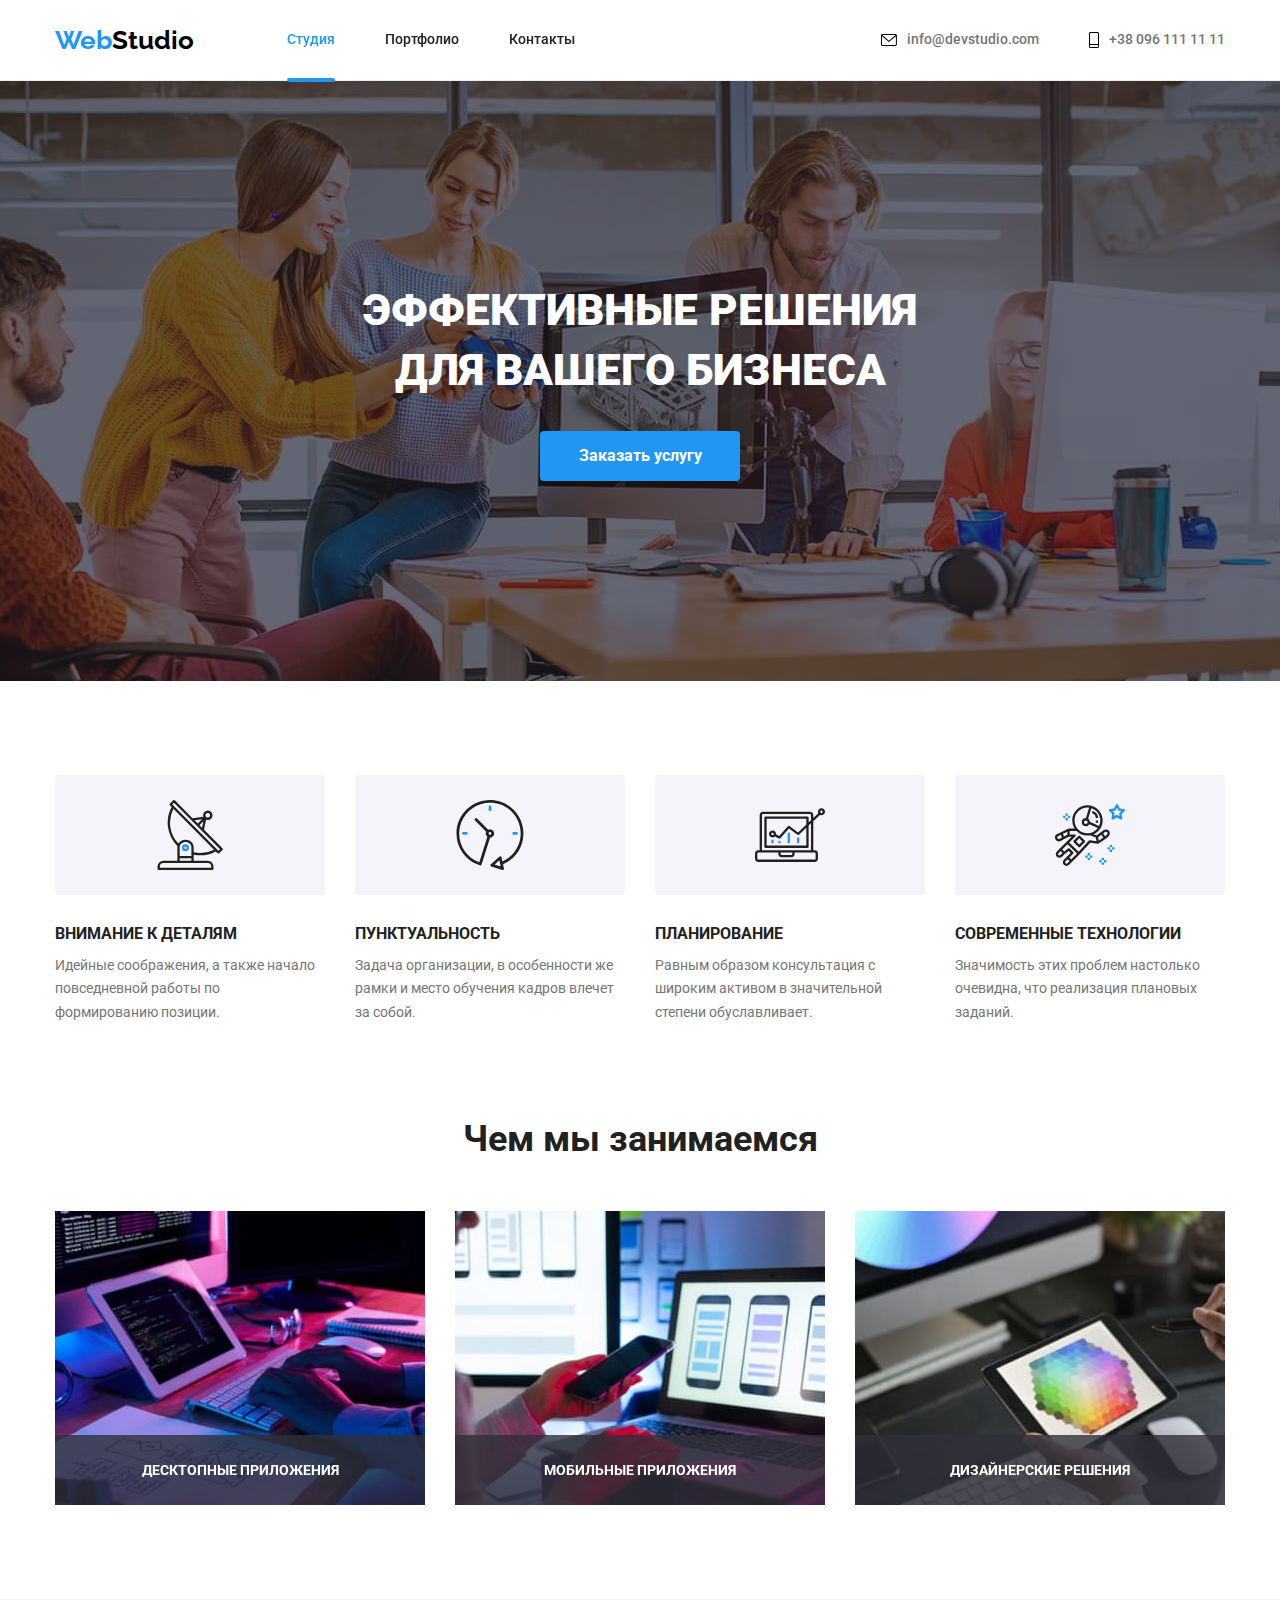
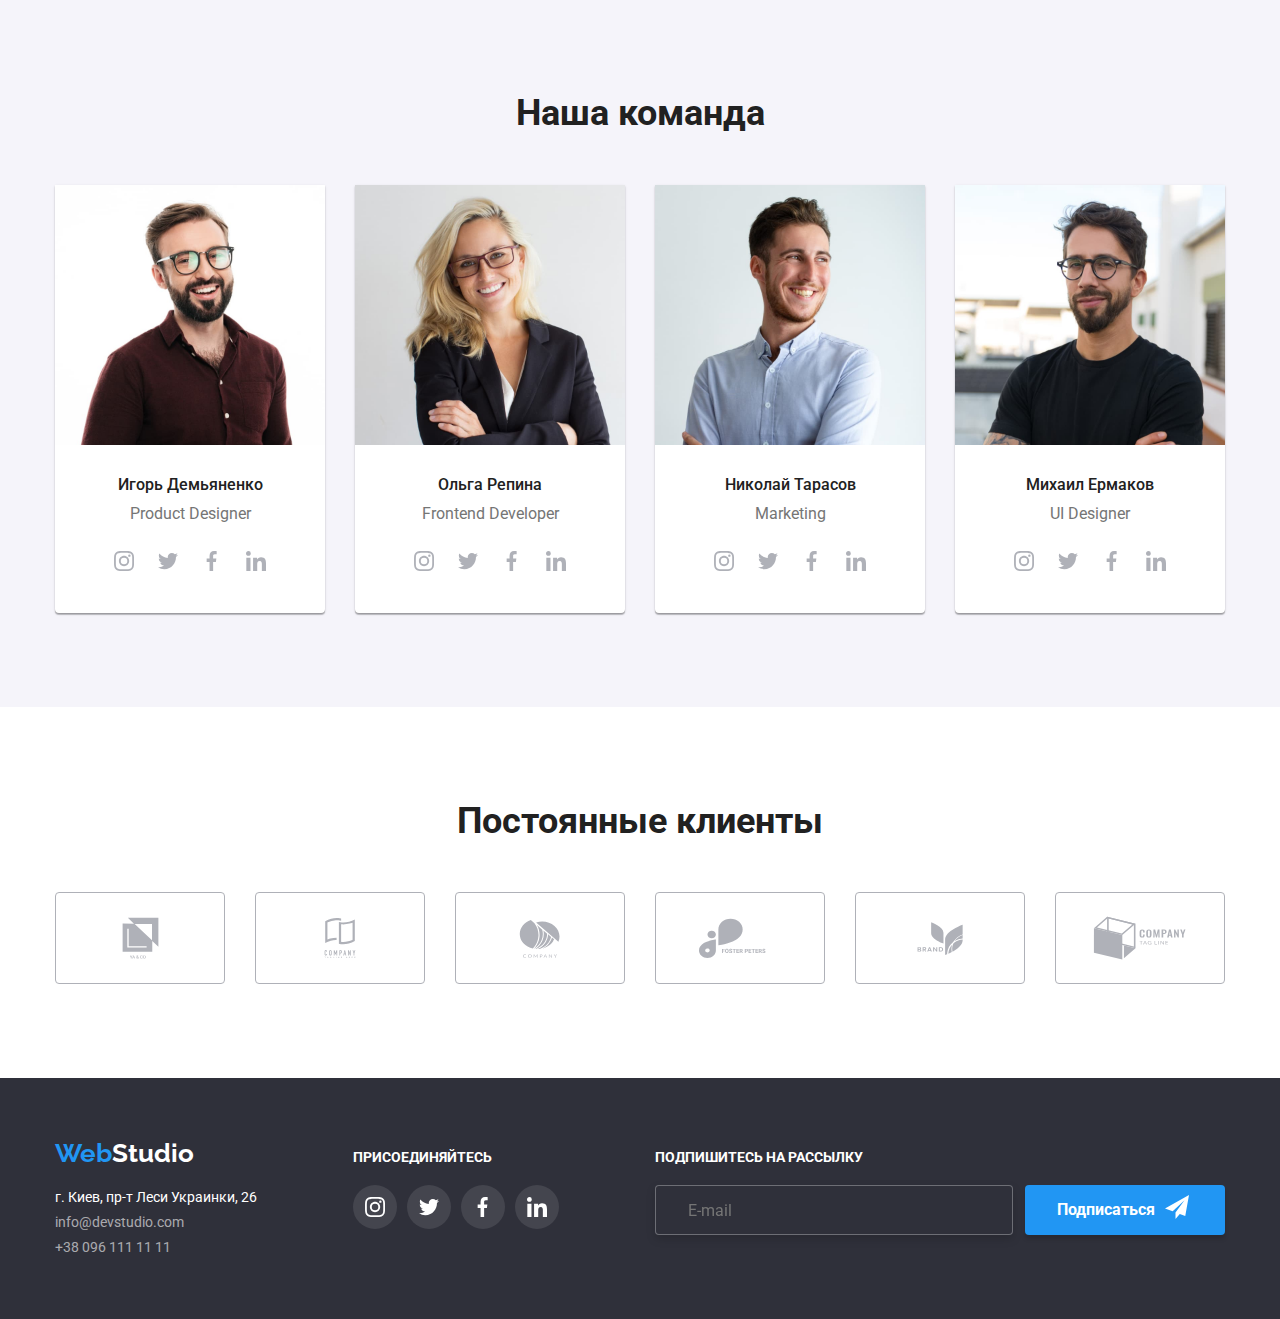
==== commit e2169c2c: "HW6-last" ====
--- a/index.html
+++ b/index.html
@@ -17,73 +17,73 @@
     <!--Modal window-->
         <div class="backdrop is-hidden" data-modal>
             <div class="modal">
-                <button class="modal__btn--close" data-modal-close>
+                <button class="btn-close" data-modal-close>
                     <svg  width="11px" height="11px">
                         <use href="./images/icons.svg#icon-close"></use>
                     </svg>
                 </button>
                 <form class="form">
-                    <strong class="form__title">Оставьте свои данные, мы вам перезвоним</strong>
-                    <div class="form__field">
-                        <label for="name" class="form__label">Имя</label>
-                        <input type="text" name="name" id="name" class="form__input">
-                             <svg class="form__icon" width="18px" height="18px">
+                    <strong class="form-title">Оставьте свои данные, мы вам перезвоним</strong>
+                    <div class="form-field">
+                        <label for="name" class="form-label">Имя</label>
+                        <input type="text" name="name" id="name" class="form-input">
+                             <svg class="form-icon" width="18px" height="18px">
                                 <use href="./images/icons.svg#icon-name"></use>
                             </svg>    
                     </div>
-                    <div class="form__field">
-                        <label for="telephone" class="form__label">Телефон</label>
-                        <input type="tel" name="telephone" id="telephone" class="form__input">
+                    <div class="form-field">
+                        <label for="telephone" class="form-label">Телефон</label>
+                        <input type="tel" name="telephone" id="telephone" class="form-input">
                         
-                            <svg class="form__icon" width="18px" height="18px">
+                            <svg class="form-icon" width="18px" height="18px">
                                 <use href="./images/icons.svg#icon-phone"></use>
                             </svg>
                         
                     </div>
-                    <div class="form__field">
-                        <label for="mail" class="form__label">Почта</label>
-                        <input type="email" name="mail" id="mail" class="form__input"> 
-                            <svg class="form__icon" width="18px" height="18px">
+                    <div class="form-field">
+                        <label for="mail" class="form-label">Почта</label>
+                        <input type="email" name="mail" id="mail" class="form-input"> 
+                            <svg class="form-icon" width="18px" height="18px">
                                 <use href="./images/icons.svg#icon-mail"></use>
                             </svg>
                     </div>
-                    <div class="form__field">
-                        <label for="feedback" class="form__label">Комментарий</label>
-                        <textarea name="feedback" id="feedback" placeholder="Введите текст" class="form__comment"></textarea>    
+                    <div class="form-field">
+                        <label for="feedback" class="form-label">Комментарий</label>
+                        <textarea name="feedback" id="feedback" placeholder="Введите текст" class="form-comment"></textarea>    
                     </div>
                         <label class="agree">
-                            <input type="checkbox" value="agree" class="agree__input">
-                            <span class="agree-icon"></span>
+                            <input type="checkbox" value="agree" class="checkbox">
+                            <span class="check-icon"></span>
                             Соглашаюсь с рассылкой и принимаю 
-                            <a href="" class="agree__link">Условия договора</a>
+                            <a href="" class="agree-link">Условия договора</a>
                         </label>
-                        <button class="agree__btn" type="submit">Отправить</button>
+                        <button class="form-btn" type="submit">Отправить</button>
                 </form>
             </div>
         </div>
     <!--Шапка профиля-->
         <header class="header">
             <div class="container nav-auth">
-                <nav class="header-nav">
-                    <a href="./index.html" class="logo"><span class="logo__part">Web</span>Studio</a>
-                    <ul class="header-nav__list">
-                        <li class="header-nav__item"><a href="./index.html" class="header-nav__link header-nav__link--current">Студия</a></li>
-                        <li class="header-nav__item"><a href="./portfolio.html" class="header-nav__link">Портфолио</a></li>
-                        <li class="header-nav__item"><a href="" class="header-nav__link">Контакты</a></li>
+                <nav class="nav">
+                    <a href="./index.html" class="logo"><span class="logo-part">Web</span>Studio</a>
+                    <ul class="nav-list">
+                        <li class="nav-item"><a href="./index.html" class="nav-link current">Студия</a></li>
+                        <li class="nav-item"><a href="./portfolio.html" class="nav-link">Портфолио</a></li>
+                        <li class="nav-item"><a href="" class="nav-link">Контакты</a></li>
                     </ul>
                 </nav>
-                <ul class="auth__list">
-                    <li class="auth__item">
-                        <a href="mailto:info@devstudio.com" class="auth__link"> 
+                <ul class="auth-list">
+                    <li class="auth-item">
+                        <a href="mailto:info@devstudio.com" class="auth-link"> 
                         <svg class="auth-icon" width="16" height="12">
                             <use href="./images/sprite.svg#icon-envelope"></use>
                         </svg>
                         info@devstudio.com
                         </a>
                     </li>
-                    <li class="auth__item">
-                        <a href="tel:+380961111111" class="auth__link">
-                            <svg class="auth__icon" width="10" height="16">
+                    <li class="auth-item">
+                        <a href="tel:+380961111111" class="auth-link">
+                            <svg class="auth-icon" width="10" height="16">
                                 <use href="./images/sprite.svg#icon-phone"></use>
                             </svg>
                             +38 096 111 11 11
@@ -96,50 +96,50 @@
         <!--Заказ услуг-->
          <section class="oder">
              <div class="container">
-                <h1 class="oder__title">ЭФФЕКТИВНЫЕ РЕШЕНИЯ <br> ДЛЯ ВАШЕГО БИЗНЕСА</h1>
-                <button type="button" class="oder__btn" data-modal-open><span>Заказать услугу</span></button>
+                <h1 class="oder-title">ЭФФЕКТИВНЫЕ РЕШЕНИЯ <br> ДЛЯ ВАШЕГО БИЗНЕСА</h1>
+                <button type="button" class="oder-btn" data-modal-open><span class="text-oder">Заказать услугу</span></button>
              </div>   
         </section>
         <!--Наши преимущества-->
         <section class="advant section">
             <div class="container">
-                <h2 class="advant__title">Наши преимущества</h2>
-                <ul class="advant-content">
-                    <li class="advant-content__item">
-                        <div class="advant-content-icon">
-                            <svg class="advant-content-icon__pic" width="70" height="70">
+                <h2 class="advant-main-title">Наши преимущества</h2>
+                <ul class="advant-list">
+                    <li class="advant-content">
+                        <div class="icon-box">
+                            <svg class="icon" width="70" height="70">
                                 <use href="./images/sprite.svg#icon-antenna"></use>
                             </svg>
                         </div> 
-                        <h3 class="advant-content__plus">внимание к деталям</h3>
-                        <p class="advant-content__text">Идейные соображения, а также начало повседневной работы по формированию позиции.</p>
-                    </li>
-                    <li class="advant-content__item">
-                           <div class="advant-content-icon">
-                                <svg class="advant-content-icon__pic" width="70" height="70">
+                        <h3 class="advant-title">внимание к деталям</h3>
+                        <p class="advant-text">Идейные соображения, а также начало повседневной работы по формированию позиции.</p>
+                    </li>
+                    <li class="advant-content">
+                           <div class="icon-box">
+                                <svg class="icon" width="70" height="70">
                                     <use href="./images/sprite.svg#icon-clock"></use>
                                 </svg>
                            </div>
-                        <h3 class="advant-content__plus">Пунктуальность</h3>
-                        <p class="advant-content__text">Задача организации, в особенности же рамки и место обучения кадров влечет за собой.</p>
-                    </li>
-                    <li class="advant-content__item">
-                            <div class="advant-content-icon">
-                                <svg class="advant-content-icon__pic" width="70" height="70">
+                        <h3 class="advant-title">Пунктуальность</h3>
+                        <p class="advant-text">Задача организации, в особенности же рамки и место обучения кадров влечет за собой.</p>
+                    </li>
+                    <li class="advant-content">
+                            <div class="icon-box">
+                                <svg class="icon" width="70" height="70">
                                     <use href="./images/sprite.svg#icon-laptop"></use>
                                 </svg>
                             </div>
-                        <h3 class="advant-content__plus">Планирование</h3>
-                        <p class="advant-content__text">Равным образом консультация с широким активом в значительной степени обуславливает.</p>
-                    </li>
-                    <li class="advant-content__item">
-                            <div class="advant-content-icon">
-                                <svg class="advant-content-icon__pic" width="70" height="70">
+                        <h3 class="advant-title">Планирование</h3>
+                        <p class="advant-text">Равным образом консультация с широким активом в значительной степени обуславливает.</p>
+                    </li>
+                    <li class="advant-content">
+                            <div class="icon-box">
+                                <svg class="icon" width="70" height="70">
                                     <use href="./images/sprite.svg#icon-astronaut"></use>
                                 </svg>
                             </div>
-                        <h3 class="advant-content__plus">Современные технологии</h3>
-                        <p class="advant-content__text">Значимость этих проблем настолько очевидна, что реализация плановых заданий.</p>
+                        <h3 class="advant-title">Современные технологии</h3>
+                        <p class="advant-text">Значимость этих проблем настолько очевидна, что реализация плановых заданий.</p>
                     </li>
                 </ul>
             </div>
@@ -147,19 +147,19 @@
         <!--Чем мы занимаемся-->
         <section class="features">
             <div class="container">
-                <h2 class="features__title">Чем мы занимаемся</h2>
-                <ul class="features__list">
-                    <li class="features__img">
+                <h2 class="features-title">Чем мы занимаемся</h2>
+                <ul class="features-list">
+                    <li class="features-img">
                         <img src="./images/box1.jpg" alt="клавиатура, алгоритм и руки" width="370">
-                        <p class="features__text">Десктопные приложения</p>
-                    </li>
-                    <li class="features__img">
+                        <p class="features-text">Десктопные приложения</p>
+                    </li>
+                    <li class="features-img">
                         <img src="./images/box2.jpg" alt="телефон в руке и ноутбук" width="370">
-                        <p class="features__text">Мобильные приложения</p>
-                    </li>
-                    <li class="features__img">
+                        <p class="features-text">Мобильные приложения</p>
+                    </li>
+                    <li class="features-img">
                         <img src="./images/box3.jpg" alt="спектр в руке" width="370">
-                        <p class="features__text">Дизайнерские решения</p>
+                        <p class="features-text">Дизайнерские решения</p>
                     </li>
                 </ul>
             </div>
@@ -167,38 +167,38 @@
         <!--Наша команда-->
         <section class="team section">
             <div class="container">
-                <h2 class="team__title">Наша команда</h2>
-                <ul class="card-set">
-                    <li class="card-set__item">
+                <h2 class="team-title">Наша команда</h2>
+                <ul class="team-list">
+                    <li class="team-card">
                         <img src="./images/img1.jpg" alt="парень в коричневой рубашке">
-                        <div class="card-set__content">
-                            <h3 class="card-set__name">Игорь Демьяненко</h3>
-                            <p class="card-set__position">Product Designer</p>
-                            <ul class="social-block">
-                                <li>
-                                    <a href="#" class="social-block__link">
-                                        <svg width="20px" height="20px">
+                        <div class="team-content">
+                            <h3 class="team-name">Игорь Демьяненко</h3>
+                            <p class="team-position">Product Designer</p>
+                            <ul class="link-block">
+                                <li class="link">
+                                    <a href="#" class="social-link instagram">
+                                        <svg class="social-item" width="20px" height="20px">
                                             <use href="./images/sprite.svg#icon-instagram"></use>
                                         </svg>
                                     </a>
                                 </li>
                                 <li>
-                                    <a href="#" class="social-block__link">
-                                        <svg width="20px" height="20px">
+                                    <a href="#" class="social-link twitter">
+                                        <svg class="social-item" width="20px" height="20px">
                                             <use href="./images/sprite.svg#icon-twitter"></use>
                                         </svg>
                                     </a>
                                 </li>
                                 <li>
-                                    <a href="#" class="social-block__link">
-                                        <svg width="20px" height="20px">
+                                    <a href="#" class="social-link facebook">
+                                        <svg class="social-item" width="20px" height="20px">
                                             <use href="./images/sprite.svg#icon-facebook"></use>
                                         </svg>
                                     </a>
                                 </li>
                                 <li>
-                                    <a href="#" class="social-block__link">
-                                        <svg width="20px" height="20px">
+                                    <a href="#" class="social-link linkdin">
+                                        <svg class="social-item" width="20px" height="20px">
                                             <use href="./images/sprite.svg#icon-linkedin"></use>
                                         </svg>
                                     </a>
@@ -206,36 +206,36 @@
                             </ul>
                         </div>
                     </li>
-                    <li class="card-set__item">
+                    <li class="team-card">
                         <img src="./images/img2.jpg" alt="девушка">
-                        <div class="card-set__content">
-                            <h3 class="card-set__name">Ольга Репина</h3>
-                            <p class="card-set__position">Frontend Developer</p>
-                            <ul class="social-block">
-                                <li>
-                                    <a href="#" class="social-block__link">
-                                        <svg width="20px" height="20px">
+                        <div class="team-content">
+                            <h3 class="team-name">Ольга Репина</h3>
+                            <p class="team-position">Frontend Developer</p>
+                            <ul class="link-block">
+                                <li>
+                                    <a href="#" class="social-link instagram">
+                                        <svg class="social-item" width="20px" height="20px">
                                             <use href="./images/sprite.svg#icon-instagram"></use>
                                         </svg>
                                     </a>
                                 </li>
                                 <li>
-                                    <a href="#" class="social-block__link">
-                                        <svg width="20px" height="20px">
+                                    <a href="#" class="social-link twitter">
+                                        <svg class="social-item" width="20px" height="20px">
                                             <use href="./images/sprite.svg#icon-twitter"></use>
                                         </svg>
                                     </a>
                                 </li>
                                 <li>
-                                    <a href="#" class="social-block__link">
-                                        <svg width="20px" height="20px">
+                                    <a href="#" class="social-link facebook">
+                                        <svg class="social-item" width="20px" height="20px">
                                             <use href="./images/sprite.svg#icon-facebook"></use>
                                         </svg>
                                     </a>
                                 </li>
                                 <li>
-                                    <a href="#" class="social-block__link">
-                                        <svg width="20px" height="20px">
+                                    <a href="#" class="social-link linkdin">
+                                        <svg class="social-item" width="20px" height="20px">
                                             <use href="./images/sprite.svg#icon-linkedin"></use>
                                         </svg>
                                     </a>
@@ -243,36 +243,36 @@
                             </ul>
                         </div>   
                     </li>
-                    <li class="card-set__item">
+                    <li class="team-card">
                         <img src="./images/img3.jpg" alt="парень в голубой рубашке">
-                        <div class="card-set__content">
-                            <h3 class="card-set__name">Николай Тарасов</h3>
-                            <p class="card-set__position">Marketing</p>
-                            <ul class="social-block">
-                                <li>
-                                    <a href="#" class="social-block__link">
-                                        <svg width="20px" height="20px">
+                        <div class="team-content">
+                            <h3 class="team-name">Николай Тарасов</h3>
+                            <p class="team-position">Marketing</p>
+                            <ul class="link-block">
+                                <li>
+                                    <a href="#" class="social-link instagram">
+                                        <svg class="social-item" width="20px" height="20px">
                                             <use href="./images/sprite.svg#icon-instagram"></use>
                                         </svg>
                                     </a>
                                 </li>
                                 <li>
-                                    <a href="#" class="social-block__link">
-                                        <svg width="20px" height="20px">
+                                    <a href="#" class="social-link twitter">
+                                        <svg class="social-item" width="20px" height="20px">
                                             <use href="./images/sprite.svg#icon-twitter"></use>
                                         </svg>
                                     </a>
                                 </li>
                                 <li>
-                                    <a href="#" class="social-block__link">
-                                        <svg width="20px" height="20px">
+                                    <a href="#" class="social-link facebook">
+                                        <svg class="social-item" width="20px" height="20px">
                                             <use href="./images/sprite.svg#icon-facebook"></use>
                                         </svg>
                                     </a>
                                 </li>
                                 <li>
-                                    <a href="#" class="social-block__link">
-                                        <svg width="20px" height="20px">
+                                    <a href="#" class="social-link linkdin">
+                                        <svg class="social-item" width="20px" height="20px">
                                             <use href="./images/sprite.svg#icon-linkedin"></use>
                                         </svg>
                                     </a>
@@ -280,36 +280,36 @@
                             </ul>
                         </div>  
                     </li>
-                    <li class="card-set__item">
+                    <li class="team-card">
                         <img src="./images/img4.jpg" alt="парень в черной футболке">
-                        <div class="card-set__content">
-                            <h3 class="card-set__name">Михаил Ермаков</h3>
-                            <p class="card-set__position">UI Designer</p>
-                            <ul class="social-block">
-                                <li>
-                                    <a href="#" class="social-block__link">
-                                        <svg width="20px" height="20px">
+                        <div class="team-content">
+                            <h3 class="team-name">Михаил Ермаков</h3>
+                            <p class="team-position">UI Designer</p>
+                            <ul class="link-block">
+                                <li>
+                                    <a href="#" class="social-link">
+                                        <svg class="social-item" width="20px" height="20px">
                                             <use href="./images/sprite.svg#icon-instagram"></use>
                                         </svg>
                                     </a>
                                 </li>
                                 <li>
-                                    <a href="#" class="social-block__link">
-                                        <svg width="20px" height="20px">
+                                    <a href="#" class="social-link">
+                                        <svg class="social-item" width="20px" height="20px">
                                             <use href="./images/sprite.svg#icon-twitter"></use>
                                         </svg>
                                     </a>
                                 </li>
                                 <li>
-                                    <a href="#" class="social-block__link">
-                                        <svg width="20px" height="20px">
+                                    <a href="#" class="social-link">
+                                        <svg class="social-item" width="20px" height="20px">
                                             <use href="./images/sprite.svg#icon-facebook"></use>
                                         </svg>
                                     </a>
                                 </li>
                                 <li>
-                                    <a href="#" class="social-block__link">
-                                        <svg width="20px" height="20px">
+                                    <a href="#" class="social-link">
+                                        <svg class="social-item" width="20px" height="20px">
                                             <use href="./images/sprite.svg#icon-linkedin"></use>
                                         </svg>
                                     </a>
@@ -321,48 +321,48 @@
             </div>
         </section>
         <!--Постоянніе клиенты-->
-        <section class="clients">
+        <section class="clients-section">
             <div class="container">
-                <h2 class="clients__title">Постоянные клиенты</h2>
-                <ul class="company">
-                    <li class="company__item">
-                        <a href="#" class="company__link">
-                            <svg width="41" height="46.7">
+                <h2 class="title-clients">Постоянные клиенты</h2>
+                <ul class="company-block">
+                    <li class="company">
+                        <a href="#" class="company-link">
+                            <svg class="company-item" width="41" height="46.7">
                                 <use href="./images/sprite.svg#icon-company1"></use>
                             </svg>
                         </a>
                     </li>
-                    <li class="company__item">
-                        <a href="#" class="company__link">
-                            <svg width="40" height="52">
+                    <li class="company">
+                        <a href="#" class="company-link">
+                            <svg class="company-item" width="40" height="52">
                                 <use href="./images/sprite.svg#icon-company2"></use>
                             </svg>
                         </a>
                     </li>
-                    <li class="company__item">
-                        <a href="#" class="company__link">
-                            <svg width="43.46" height="41.18">
+                    <li class="company">
+                        <a href="#" class="company-link">
+                            <svg class="company-item" width="43.46" height="41.18">
                                 <use href="./images/sprite.svg#icon-company3"></use>
                             </svg>
                         </a>
                     </li>
-                    <li class="company__item">
-                        <a href="#" class="company__link">
-                            <svg width="84.44" height="40.62">
+                    <li class="company">
+                        <a href="#" class="company-link">
+                            <svg class="company-item" width="84.44" height="40.62">
                                 <use href="./images/sprite.svg#icon-company4"></use>
                             </svg>
                         </a>
                     </li>
-                    <li class="company__item">
-                        <a href="#" class="company__link">
-                            <svg width="62.54" height="45.43">
+                    <li class="company">
+                        <a href="#" class="company-link">
+                            <svg class="company-item" width="62.54" height="45.43">
                                 <use href="./images/sprite.svg#icon-company5"></use>
                             </svg>
                         </a>
                     </li>
-                    <li class="company__item">
-                        <a href="#" class="company__link">
-                            <svg width="93.79" height="43.93">
+                    <li class="company">
+                        <a href="#" class="company-link">
+                            <svg class="company-item" width="93.79" height="43.93">
                                 <use href="./images/sprite.svg#icon-company6"></use>
                             </svg>
                         </a>
@@ -374,48 +374,48 @@
     <!--Футер-->
     <footer class="footer">
         <div class="container">
-           <div class="footer__block">
-                <div class="footer__adress">
+           <div class="footer-block">
+                <div class="adress-block">
                     <a href="./index.html" class="logo-footer logo"><span class="logo-part">Web</span>Studio</a>
                     <address class="adress">
-                        <p class="adress__text">г. Киев, пр-т Леси Украинки, 26</p>
-                        <ul class="adress__list">
+                        <p class="adress-coordinates">г. Киев, пр-т Леси Украинки, 26</p>
+                        <ul class="footer-list">
                             <li>
-                                <a href="mailto:info@devstudio.com" class="adress__link">info@devstudio.com</a>
+                                <a href="mailto:info@devstudio.com" class="adress-link">info@devstudio.com</a>
                             </li>
                             <li>
-                                <a href="tel:+380961111111" class="adress__link">+38 096 111 11 11</a>
+                                <a href="tel:+380961111111" class="adress-link">+38 096 111 11 11</a>
                             </li>
                         </ul>
                     </address>
                 </div>
                 <div class="join">
-                    <p class="join__title">присоединяйтесь</p>
-                    <ul class="join__list">
-                        <li class="join__item">
-                            <a href="#" class="join__link">
-                                <svg class="join__icon" width="20px" height="20px">
+                    <p class="join-title">присоединяйтесь</p>
+                    <ul class="join-block">
+                        <li class="link-box">
+                            <a href="#" class="join-link">
+                                <svg class="join-item" width="20px" height="20px">
                                     <use href="./images/sprite.svg#icon-instagram"></use>
                                 </svg>
                             </a>
                         </li>
-                        <li class="join__item">
-                            <a href="#" class="join__link">
-                                <svg class="join__icon" width="20px" height="20px">
+                        <li class="link-box">
+                            <a href="#" class="join-link">
+                                <svg class="join-item" width="20px" height="20px">
                                     <use href="./images/sprite.svg#icon-twitter"></use>
                                 </svg>
                             </a>
                         </li>
-                        <li class="join__item">
-                            <a href="#" class="join__link">
-                                <svg class="join__icon" width="20px" height="20px">
+                        <li class="link-box">
+                            <a href="#" class="join-link">
+                                <svg class="join-item" width="20px" height="20px">
                                     <use href="./images/sprite.svg#icon-facebook"></use>
                                 </svg>
                             </a>
                         </li>
-                        <li class="join__item">
-                            <a href="#" class="join__link">
-                                <svg class="join__icon" width="20px" height="20px">
+                        <li class="link-box">
+                            <a href="#" class="join-link">
+                                <svg class="join-item" width="20px" height="20px">
                                     <use href="./images/sprite.svg#icon-linkedin"></use>
                                 </svg>
                             </a>
@@ -424,14 +424,14 @@
                 </div>
             
                 <div class="subscribe">
-                    <p class="subscribe__title">Подпишитесь на рассылку</p>
-                    <div class="subscribe__form">
+                    <p class="join-title">Подпишитесь на рассылку</p>
+                    <div class="form-sub">
                         <label>
-                            <input type="email" name="subscribe" placeholder="E-mail" class="subscribe__mail">
+                            <input type="email" name="subscribe" placeholder="E-mail" class="form-sing">
                         </label>
-                        <button class="subscribe__btn" type="submit">
+                        <button class="sub-btn" type="submit">
                             Подписаться
-                            <svg width="24px" height="24px">
+                            <svg class="join-item" width="24px" height="24px">
                                 <use href="./images/icons.svg#icon-sub"></use>
                             </svg>
                         </button>
@@ -439,6 +439,9 @@
                 </div> 
             </div>
         </div>
+        
+            
+        
     </footer>
 
     <script src="./js/modal.js"></script>
--- a/css/styles.css
+++ b/css/styles.css
@@ -72,7 +72,7 @@
   font-size: 26px;
   line-height: 1.19;
 }
-.logo__part {
+.logo-part {
   color: var(--accent-color);
   font-family: Raleway;
   font-weight: 700;
@@ -80,7 +80,7 @@
   line-height: 1.19;
 }
 /* Site nav */
-.header-nav {
+.nav {
   display: flex;
   align-items: center;
 }
@@ -89,21 +89,21 @@
   align-items: center;
   justify-content: space-between;
 }
-.header-nav__list,
-.auth__list {
+.nav-list,
+.auth-list {
   display: flex;
   margin: 0;
   padding: 0;
 
   list-style: none;
 }
-.header-nav__list {
+.nav-list {
   margin-left: 93px;
 }
-.auth__list {
+.auth-list {
   margin: auto;
 }
-.header-nav__link {
+.nav-link {
   display: block;
   padding-top: 32px;
   padding-bottom: 32px;
@@ -116,19 +116,19 @@
 
   transition: color 250ms cubic-bezier(0.4, 0, 0.2, 1);
 }
-.header-nav__link:hover,
-.header-nav__link:focus {
+.nav-link:hover,
+.nav-link:focus {
   color: var(--accent-color);
 }
 
-.header-nav__link.header-nav__link--current {
+.nav-link.current {
   color: var(--accent-color);
   text-decoration: none;
 
   font-weight: 500;
   line-height: 1.14;
 }
-.header-nav__link--current::after {
+.current::after {
   content: '';
   display: block;
   position: absolute;
@@ -140,19 +140,19 @@
   border-radius: 2px;
   background-color: var(--accent-color);
 }
-.header-nav__item {
+.nav-item {
   position: relative;
 }
-.header-nav__item:not(:last-child) {
+.nav-item:not(:last-child) {
   display: block;
   margin-right: 50px;
 }
 
-.auth__list {
-  padding: 0;
-  margin: 0;
-}
-.auth__link {
+.auth-list {
+  padding: 0;
+  margin: 0;
+}
+.auth-link {
   display: flex;
   align-items: center;
   padding-top: 32px;
@@ -164,16 +164,16 @@
 
   transition: color 250ms cubic-bezier(0.4, 0, 0.2, 1), fill 250ms cubic-bezier(0.4, 0, 0.2, 1);
 }
-.auth__link:hover,
-.auth__link:focus {
+.auth-link:hover,
+.auth-link:focus {
   color: var(--accent-color);
   fill: var(--accent-color);
 }
-.auth__item + .auth__item {
+.auth-item + .auth-item {
   margin-left: 50px;
 }
 
-.auth__icon {
+.auth-icon {
   margin-right: 10px;
 }
 
@@ -194,7 +194,7 @@
   background-repeat: no-repeat;
   text-align: center;
 }
-.oder__title {
+.oder-title {
   margin-top: 0;
   margin-bottom: 30px;
 
@@ -203,7 +203,7 @@
   font-size: 44px;
   line-height: 1.36;
 }
-.oder__btn {
+.oder-btn {
   border-radius: 4px;
   padding: 10px 32px;
   min-width: 200px;
@@ -222,12 +222,12 @@
   cursor: pointer;
   transition: bacground-color 250ms cubic-bezier(0.4, 0, 0.2, 1);
 }
-.oder__btn:hover,
-.oder__btn:focus {
+.oder-btn:hover,
+.oder-btn:focus {
   background-color: var(--focus-btn);
 }
 /* Site section */
-.features__title {
+.features-title {
   margin-top: 0;
   margin-bottom: 50px;
 
@@ -238,11 +238,11 @@
   line-height: 1.16;
   text-align: center;
 }
-.features__img {
+.features-img {
   margin-right: var(--card-set-gap);
   position: relative;
 }
-.features__text {
+.features-text {
   display: flex;
   align-items: center;
   justify-content: center;
@@ -257,8 +257,8 @@
   font-size: 14px;
   line-height: 1.143;
 }
-.features__img:last-child,
-.advant-content__list:last-child {
+.features-img:last-child,
+.advant-content:last-child {
   margin-right: 0;
 }
 .features {
@@ -269,9 +269,9 @@
 .features {
   background-color: var(--primary-white-color);
 }
-.advant-content,
-.features__list,
-.card-set {
+.advant-list,
+.features-list,
+.team-list {
   display: flex;
   list-style: none;
   margin-top: 0;
@@ -280,7 +280,7 @@
   padding: 0;
 }
 
-.advant-content__plus {
+.advant-title {
   margin-top: 0;
   margin-bottom: 10px;
   color: var(--title-text-color);
@@ -289,19 +289,19 @@
   font-weight: 700;
   line-height: 1.14;
 }
-.advant-content__item {
+.advant-content {
   display: flex;
   flex-direction: column;
   margin-right: var(--card-set-gap);
   flex-basis: calc(100% / 4 - 30px);
 }
 
-.advant-content__text {
+.advant-text {
   margin-top: 0;
   margin-bottom: 0;
   line-height: 1.7;
 }
-.advant-content-icon {
+.icon-box {
   display: flex;
   width: 270px;
   height: 120px;
@@ -311,7 +311,7 @@
   align-items: center;
   margin-bottom: 30px;
 }
-.advant-content-icon__pic {
+.icon {
   padding: 0;
   margin: 0;
   border: none;
@@ -320,14 +320,14 @@
 .team {
   background-color: var(--bacground-fon-color);
 }
-.card-set__content {
+.team-content {
   padding: 30px 32px;
   display: flex;
   flex-direction: column;
   justify-content: space-evenly;
   text-align: center;
 }
-.team__title {
+.team-title {
   margin-top: 0;
   margin-bottom: 50px;
   background-color: var(--bacground-fon-color);
@@ -338,26 +338,26 @@
   line-height: 1.16;
   text-align: center;
 }
-.card-set__name {
+.team-name {
   margin-bottom: 10px;
   color: var(--title-text-color);
   font-weight: 500;
   font-size: 16px;
   line-height: 1.19;
 }
-.card-set__position {
+.team-position {
   margin-bottom: 16px;
   padding-bottom: 0;
   font-size: 16px;
   line-height: 1.19;
 }
-.team__list {
+.team-list {
   display: flex;
   flex-wrap: wrap;
   width: 100%;
   padding: 0;
 }
-.card-set__item {
+.team-card {
   flex-basis: calc((100% - 3 * var(--card-set-gap)) / 4);
   padding: 0;
   height: auto;
@@ -368,17 +368,17 @@
 
   background-color: var(--primary-white-color);
 }
-.card-set__item:not(:last-child) {
+.team-card:not(:last-child) {
   margin-right: var(--card-set-gap);
 }
-.social-block {
+.link-block {
   display: flex;
   list-style: none;
   justify-content: center;
   padding: 0;
 }
 
-.social-block__link {
+.social-link {
   display: flex;
   width: 44px;
   height: 44px;
@@ -392,24 +392,24 @@
     fill 250ms cubic-bezier(0.4, 0, 0.2, 1);
 }
 
-.social-block__link:hover,
-.social-block__link:focus {
+.social-link:hover,
+.social-link:focus {
   background-color: var(--accent-color);
   fill: var(--primary-white-color);
 }
 
-.works__title,
-.advant__title {
+.works-title,
+.advant-main-title {
   position: absolute;
   color: transparent;
   visibility: hidden;
   margin: 0;
   padding: 0;
 }
-.clients{
+.clients-section {
   padding: 94px 0;
 }
-.clients__title {
+.title-clients {
   margin-top: 0;
   margin-bottom: 50px;
 
@@ -420,16 +420,16 @@
   line-height: 1.16;
   text-align: center;
 }
-.company {
+.company-block {
   display: flex;
   list-style: none;
   padding: 0;
   margin: 0;
 }
-.company__item:not(:last-child) {
+.company:not(:last-child) {
   margin-right: 30px;
 }
-.company__link {
+.company-link {
   display: flex;
   justify-content: center;
   align-items: center;
@@ -443,8 +443,8 @@
 
   transition: border 250ms cubic-bezier(0.4, 0, 0.2, 1), fill 250ms cubic-bezier(0.4, 0, 0.2, 1);
 }
-.company__link:hover,
-.company__link:focus {
+.company-link:hover,
+.company-link:focus {
   border: 1px solid var(--accent-color);
   box-sizing: border-box;
   border-radius: 4px;
@@ -458,33 +458,24 @@
   padding-bottom: 60px;
   background-color: var(--footer-color);
 }
-.footer__block {
-  display: flex;
-  align-items: baseline;
-  justify-content: space-between;
-  width: 100%;
-}
-.footer__adress {
-  margin-right: 70px;
-}
-.adress__list {
+.footer-list {
   margin: 0;
   display: block;
   list-style: none;
   padding: 0;
 }
-.adress__list > li {
+.footer-list > li {
   margin-top: 9px;
 }
 .adress {
   display: block;
 }
-.adress__text {
+.adress-coordinates {
   color: var(--primary-white-color);
   text-decoration: none;
   font-style: normal;
 }
-.adress__link {
+.adress-link {
   margin-top: 9px;
   color: var(--link-color);
   text-decoration: none;
@@ -493,8 +484,8 @@
 
   transition: color 250ms cubic-bezier(0.4, 0, 0.2, 1);
 }
-.adress__link:hover,
-.adress__link:focus {
+.adress-link:hover,
+.adress-link:focus {
   color: var(--accent-color);
 }
 .logo-footer {
@@ -508,11 +499,19 @@
   font-size: 26px;
   line-height: 1.19;
 }
+.footer-block {
+  display: flex;
+  align-items: baseline;
+  justify-content: space-between;
+  width: 100%;
+}
+.adress-block {
+  margin-right: 70px;
+}
 .join {
   margin-right: 70px;
 }
-.join__title,
-.subscribe__title {
+.join-title {
   margin-bottom: 20px;
   text-transform: uppercase;
   font-weight: 700;
@@ -520,7 +519,7 @@
   line-height: 1.142;
   color: var(--primary-white-color);
 }
-.join__list {
+.join-block {
   display: flex;
   list-style: none;
   justify-content: center;
@@ -529,11 +528,11 @@
   margin: 0;
   margin-bottom: 30px;
 }
-.join__item:not(:last-child) {
+.link-box:not(:last-child) {
   margin-right: 10px;
 }
 
-.join__link {
+.join-link {
   display: flex;
 
   width: 44px;
@@ -547,22 +546,14 @@
 
   transition: background-color 250ms cubic-bezier(0.4, 0, 0.2, 1);
 }
-.join__icon {
+.join-item {
   fill: currentColor;
 }
-.join__link:hover,
-.join__link:focus {
+.join-link:hover,
+.join-link:focus {
   background-color: var(--accent-color);
 }
-.subscribe__form {
-  display: flex;
-}
-.subscribe__form input::placeholder {
-  padding: 15px 16px;
-  font-size: 16px;
-  line-height: 1.25;
-}
-.subscribe__mail {
+.form-sing {
   width: 358px;
   height: 50px;
   background-color: var(--footer-color);
@@ -570,18 +561,34 @@
   box-sizing: border-box;
   filter: drop-shadow(0px 4px 4px rgba(0, 0, 0, 0.15));
   border-radius: 4px;
+}
+.form-sub {
+  display: flex;
+}
+.form-sing {
+  width: 358px;
+  height: 50px;
+  background-color: var(--footer-color);
+  border: 1px solid rgba(255, 255, 255, 0.3);
+  box-sizing: border-box;
+  filter: drop-shadow(0px 4px 4px rgba(0, 0, 0, 0.15));
+  border-radius: 4px;
   outline: none;
   color: var(--primary-white-color);
   padding: 15px 16px;
   font-size: 16px;
   line-height: 1.25;
 }
-
-.subscribe__form label {
+.form-sub input::placeholder {
+  padding: 15px 16px;
+  font-size: 16px;
+  line-height: 1.25;
+}
+.form-sub label {
   margin-right: 12px;
   max-width: 358px;
 }
-.subscribe__btn {
+.sub-btn {
   display: flex;
   margin-left: auto;
   margin-right: auto;
@@ -603,7 +610,7 @@
   cursor: pointer;
   transition: bacground-color 250ms cubic-bezier(0.4, 0, 0.2, 1);
 }
-.subscribe__btn svg {
+.sub-btn svg {
   margin-left: 10px;
 }
 /*modal window*/
@@ -646,7 +653,7 @@
     0px 2px 1px rgba(0, 0, 0, 0.2);
   border-radius: 4px;
 }
-.modal__btn--close {
+.btn-close {
   display: flex;
   align-items: center;
   justify-content: center;
@@ -666,8 +673,8 @@
   cursor: pointer;
   transition: fill 250ms cubic-bezier(0.4, 0, 0.2, 1);
 }
-.modal__btn--close:hover,
-.modal__btn--close:focus {
+.btn-close:hover,
+.btn-close:focus {
   fill: var(--accent-color);
 }
 .form {
@@ -675,7 +682,7 @@
 
   background: #ffffff;
 }
-.form__title {
+.form-title {
   display: block;
   width: 448px;
   margin-bottom: 12px;
@@ -685,19 +692,19 @@
   text-align: center;
   color: var(--title-text-color);
 }
-.form__field {
+.form-field {
   display: flex;
   flex-direction: column;
   position: relative;
   margin-bottom: 10px;
 }
-.form__lable {
+.form-lable {
   position: absolute;
   font-size: 12px;
   line-height: 1.166;
   padding-bottom: 10px;
 }
-.form__input {
+.form-input {
   height: 40px;
   padding-left: 40px;
   margin-top: 4px;
@@ -708,12 +715,12 @@
   cursor: pointer;
   transition: boder-color 250ms cubic-bezier(0.4, 0, 0.2, 1);
 }
-.form__comment {
+.form-comment {
   margin-top: 4px;
   outline: none;
   cursor: pointer;
 }
-.form__icon {
+.form-icon {
   position: absolute;
   display: inline-block;
   top: 55%;
@@ -721,14 +728,14 @@
   fill: var(--title-text-color);
   transition: fill 250ms cubic-bezier(0.4, 0, 0.2, 1);
 }
-.form__field:focus-within .form__icon {
+.form-field:focus-within .form-icon {
   fill: var(--accent-color);
 }
-.form__field:focus-within .form__input {
+.form-field:focus-within .form-input {
   border-color: var(--accent-color);
   background-color: var(--primary-white-color);
 }
-.form__field textarea {
+.form-field textarea {
   height: 120px;
   padding-top: 12px;
   padding-left: 40px;
@@ -743,38 +750,39 @@
   cursor: pointer;
   transition: boder-color 250ms cubic-bezier(0.4, 0, 0.2, 1);
 }
-.form__field textarea::placeholder {
+.form-btn {
+  display: block;
+  margin-left: auto;
+  margin-right: auto;
+  border-radius: 4px;
+  padding: 10px 32px;
+  min-width: 200px;
+  box-shadow: 0px 4px 4px rgba(0, 0, 0, 0.15);
+  color: var(--primary-white-color);
+  background-color: var(--accent-color);
+  border: none;
+
+  font-family: Roboto;
+  font-style: normal;
+  font-weight: 700;
+  font-size: 16px;
+  line-height: 1.875;
+  text-align: center;
+
+  cursor: pointer;
+  transition: bacground-color 250ms cubic-bezier(0.4, 0, 0.2, 1);
+}
+.form-btn:hover,
+.form-btn:focus {
+  background-color: var(--focus-btn);
+}
+.form-field textarea::placeholder {
   margin: 12px 16px;
   font-size: 12px;
   line-height: 1.166;
   color: rgba(117, 117, 117, 0.5);
 }
-.agree__btn {
-  display: block;
-  margin-left: auto;
-  margin-right: auto;
-  border-radius: 4px;
-  padding: 10px 32px;
-  min-width: 200px;
-  box-shadow: 0px 4px 4px rgba(0, 0, 0, 0.15);
-  color: var(--primary-white-color);
-  background-color: var(--accent-color);
-  border: none;
-
-  font-family: Roboto;
-  font-style: normal;
-  font-weight: 700;
-  font-size: 16px;
-  line-height: 1.875;
-  text-align: center;
-
-  cursor: pointer;
-  transition: bacground-color 250ms cubic-bezier(0.4, 0, 0.2, 1);
-}
-.agree__btn:hover,
-.agree__btn:focus {
-  background-color: var(--focus-btn);
-}
+
 .agree {
   position: relative;
   display: flex;
@@ -785,7 +793,7 @@
   margin-bottom: 30px;
   cursor: pointer;
 }
-.agree__icon {
+.check-icon {
   display: inline-block;
   margin-right: 9px;
   width: 16px;
@@ -793,7 +801,7 @@
   border: 1px solid var(--title-text-color);
   box-shadow: 0px 4px 4px rgba(0, 0, 0, 0.25);
 }
-.agree__input {
+.checkbox {
   position: absolute;
   width: 1px;
   height: 1px;
@@ -804,22 +812,22 @@
   border: 0;
   clip: rect(0 0 0 0);
 }
-.agree__icon:hover {
+.check-icon:hover {
   border-color: 2px solid var(--accent-color);
 }
-.agree__input:checked + .agree__icon {
+.checkbox:checked + .check-icon {
   background-color: var(--accent-color);
   background-image: url(../images/icon-check.svg);
   background-size: contain;
   border-color: var(--accent-color);
   background-origin: border-box;
 }
-.agree__link {
+.agree-link {
   color: var(--accent-color);
   padding-left: 5px;
 }
 /* Styles for portfolio.html */
-.filter__list,
+.filter-list,
 .exmp-list {
   list-style: none;
 }
@@ -829,7 +837,7 @@
 .btn {
   margin-right: 8px;
 }
-.filter__btn {
+.filter-btn {
   border-radius: 4px;
   padding: 6px 22px;
   min-width: 73px;
@@ -850,35 +858,69 @@
     box-shadow 250ms cubic-bezier(0.4, 0, 0.2, 1);
 }
 
-.filter__btn--current {
+.filter-btn.f-current {
   color: var(--primary-white-color);
   background-color: var(--accent-color);
   box-shadow: 0px 3px 1px rgba(0, 0, 0, 0.1), 0px 1px 2px rgba(0, 0, 0, 0.08),
     0px 2px 2px rgba(0, 0, 0, 0.12);
 }
-.filter__btn:hover,
-.filter__btn:focus {
+.filter-btn:hover,
+.filter-btn:focus {
   color: var(--primary-white-color);
   background-color: var(--accent-color);
   box-shadow: 0px 3px 1px rgba(0, 0, 0, 0.1), 0px 1px 2px rgba(0, 0, 0, 0.08),
     0px 2px 2px rgba(0, 0, 0, 0.12);
   border-radius: 4px;
 }
-.filter__list {
+.filter-list {
   display: flex;
   justify-content: center;
   margin: 0;
   margin-bottom: 50px;
   padding: 0;
 }
-.work__list {
+.exmp-link {
+  display: block;
+  text-decoration: none;
+  color: var(--title-text-color);
+
+  font-weight: 700;
+  font-size: 18px;
+  line-height: 2;
+
+  transition: color 250ms cubic-bezier(0.4, 0, 0.2, 1),
+    box-shadow 250ms cubic-bezier(0.4, 0, 0.2, 1);
+}
+.exmp-link:hover,
+.exmp-link:focus {
+  color: var(--title-text-color);
+  box-shadow: 0px 1px 1px rgba(0, 0, 0, 0.12), 0px 4px 4px rgba(0, 0, 0, 0.06),
+    1px 4px 6px rgba(0, 0, 0, 0.16);
+}
+
+.exmp-title {
+  margin-bottom: 4px;
+  font-weight: 700;
+  font-size: 18px;
+  line-height: 2;
+
+  color: var(--title-text-color);
+}
+.exmp-text {
+  font-weight: 400;
+  font-size: 16px;
+  line-height: 1.875;
+
+  color: var(--primary-text-color);
+}
+.exmp-list {
   padding: 0;
   margin: 0;
 
   display: flex;
   flex-wrap: wrap;
 }
-.work__item {
+.exmp-item {
   flex-basis: calc((100% - 60px) / 3);
   margin-right: var(--card-set-gap);
   margin-bottom: var(--card-set-gap);
@@ -887,39 +929,11 @@
   height: auto;
   width: 100%;
 }
-.work__item:nth-child(3n) {
+.exmp-item:nth-child(3n) {
   margin-right: 0;
 }
-.work__item:nth-child(n + 6) {
+.exmp-item:nth-child(n + 6) {
   margin-bottom: 0;
-}
-.work__item:hover .card-tunb::before,
-.work__item:focus .card-tunb::before {
-  transform: translateY(0);
-  opacity: 1;
-}
-.work__item:hover .card-tunb__text,
-.work__item:focus .card-tunb__text {
-  transform: translateY(0);
-  opacity: 1;
-}
-.work__link {
-  display: block;
-  text-decoration: none;
-  color: var(--title-text-color);
-
-  font-weight: 700;
-  font-size: 18px;
-  line-height: 2;
-
-  transition: color 250ms cubic-bezier(0.4, 0, 0.2, 1),
-    box-shadow 250ms cubic-bezier(0.4, 0, 0.2, 1);
-}
-.work__link:hover,
-.work__link:focus {
-  color: var(--title-text-color);
-  box-shadow: 0px 1px 1px rgba(0, 0, 0, 0.12), 0px 4px 4px rgba(0, 0, 0, 0.06),
-    1px 4px 6px rgba(0, 0, 0, 0.16);
 }
 .card-tunb::before {
   content: '';
@@ -933,11 +947,12 @@
   transition: opacity 250ms cubic-bezier(0.4, 0, 0.2, 1),
     transform 250ms cubic-bezier(0.4, 0, 0.2, 1);
 }
+
 .card-tunb {
   position: relative;
   overflow: hidden;
 }
-.card-tunb__text{
+.card-text {
   position: absolute;
   top: 0;
   opacity: 0;
@@ -950,6 +965,9 @@
   transition: opacity 250ms cubic-bezier(0.4, 0, 0.2, 1),
     transform 250ms cubic-bezier(0.4, 0, 0.2, 1);
 }
+.card-set {
+  display: flex;
+}
 .card-content {
   padding: 20px 24px;
 
@@ -957,18 +975,13 @@
   border-right: 1px solid #eeeeee;
   border-left: 1px solid #eeeeee;
 }
-.card-content__title {
-  margin-bottom: 4px;
-  font-weight: 700;
-  font-size: 18px;
-  line-height: 2;
-
-  color: var(--title-text-color);
-}
-.card-content__text {
-  font-weight: 400;
-  font-size: 16px;
-  line-height: 1.875;
-
-  color: var(--primary-text-color);
-}
+.exmp-link:hover .card-tunb::before,
+.exmp-link:focus .card-tunb::before {
+  transform: translateY(0);
+  opacity: 1;
+}
+.exmp-link:hover .card-text,
+.exmp-link:focus .card-text {
+  transform: translateY(0);
+  opacity: 1;
+}
